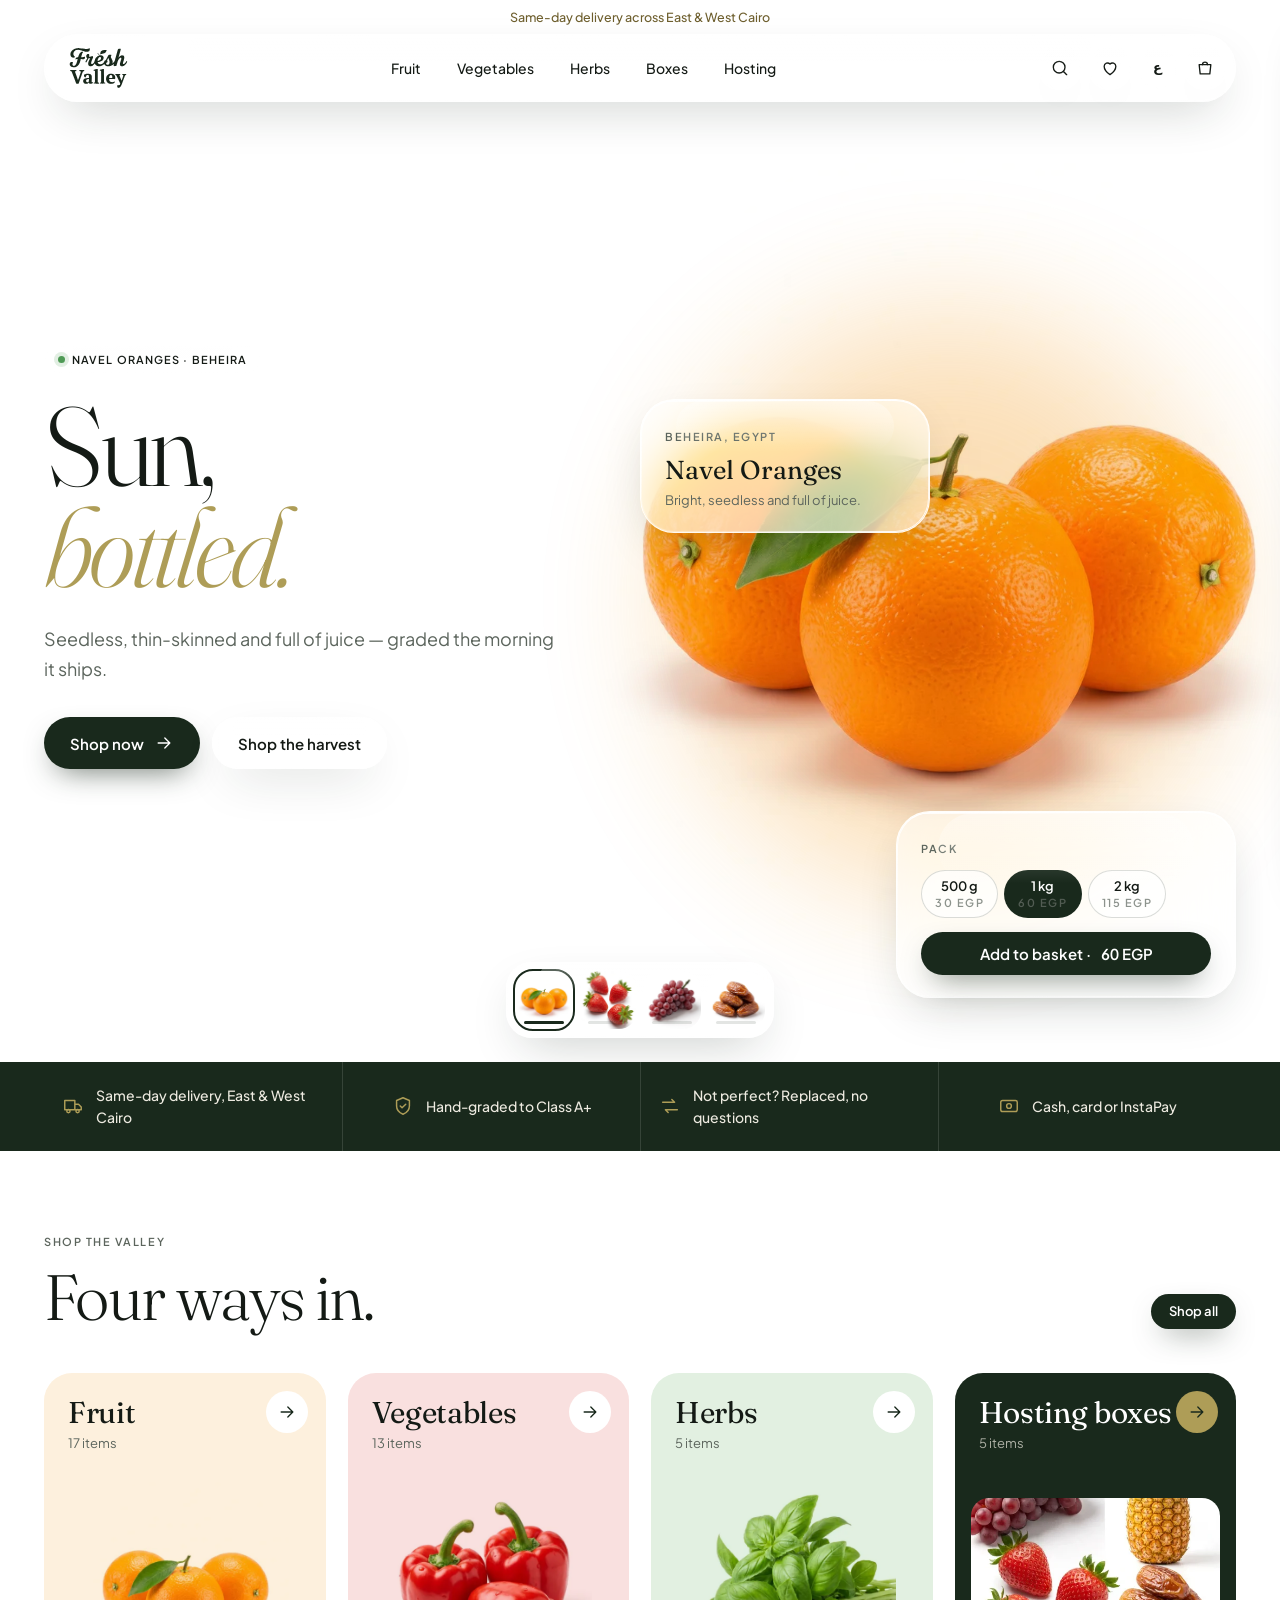
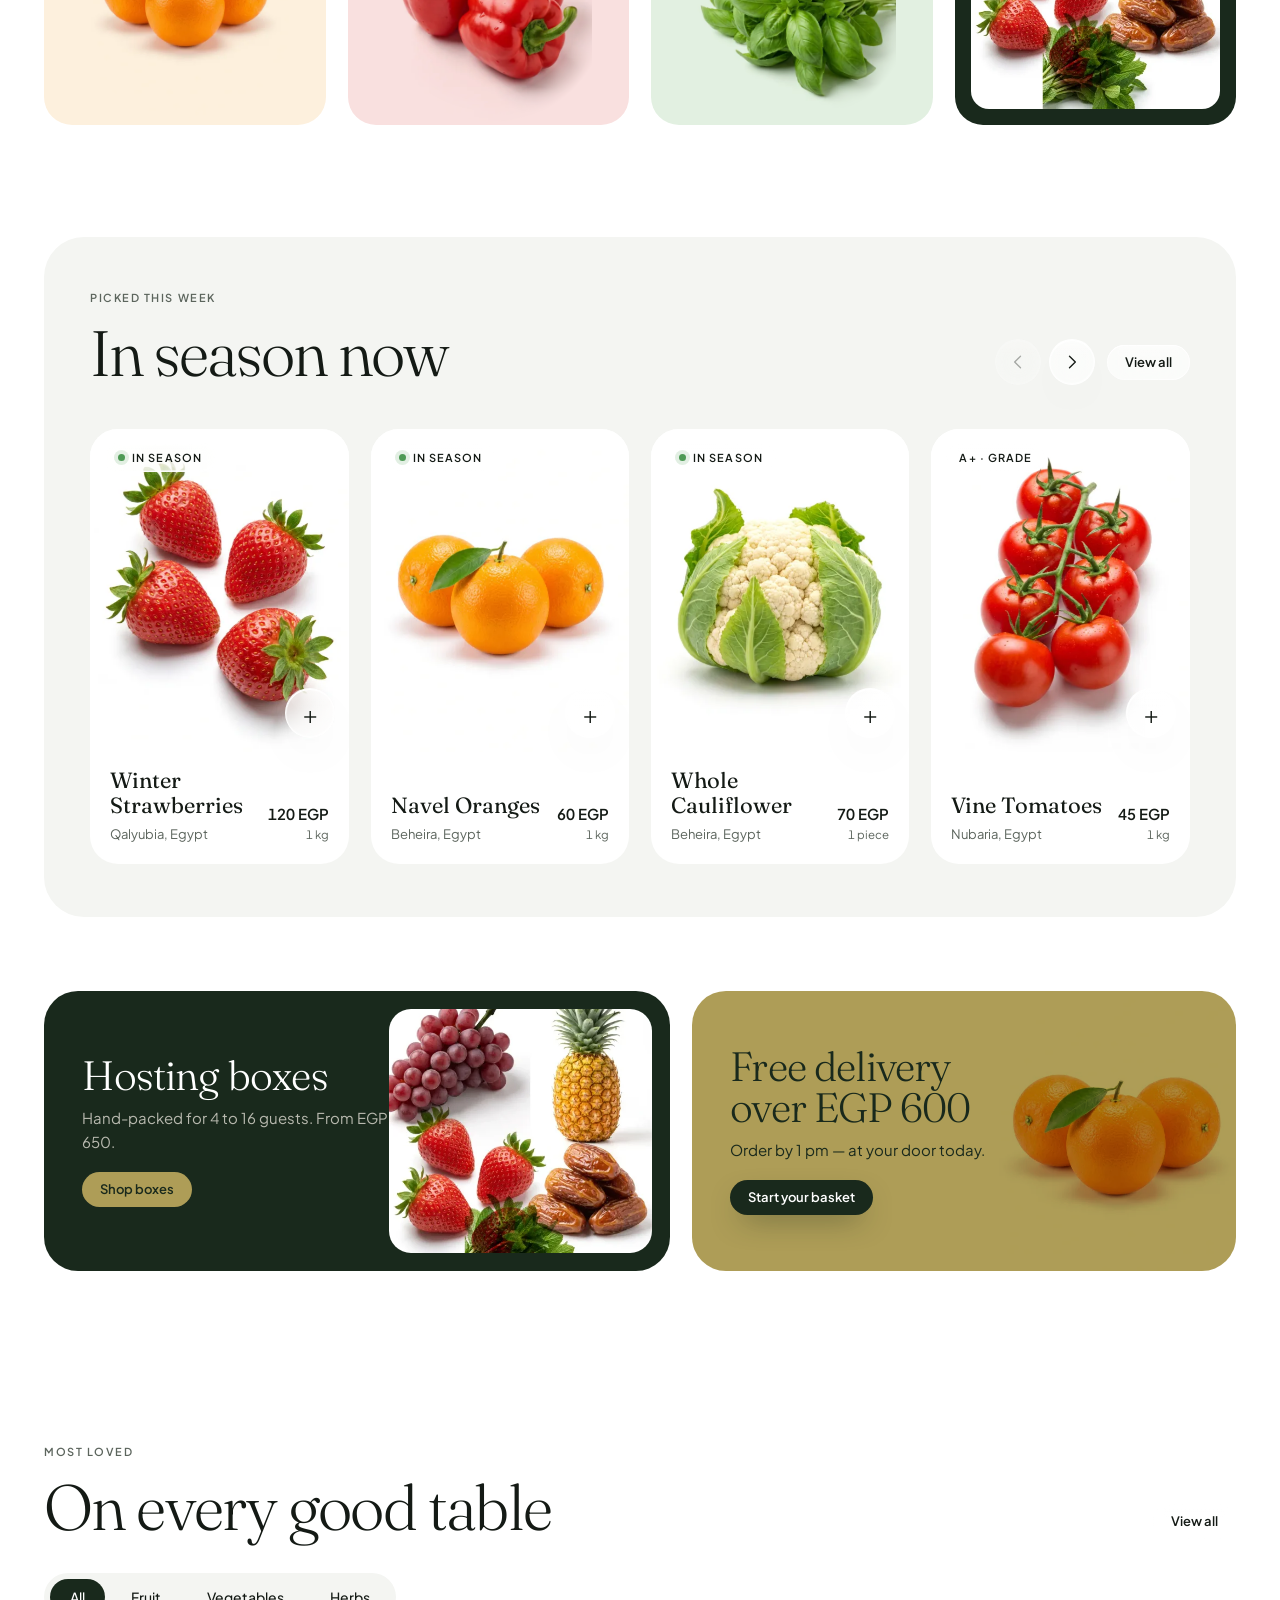
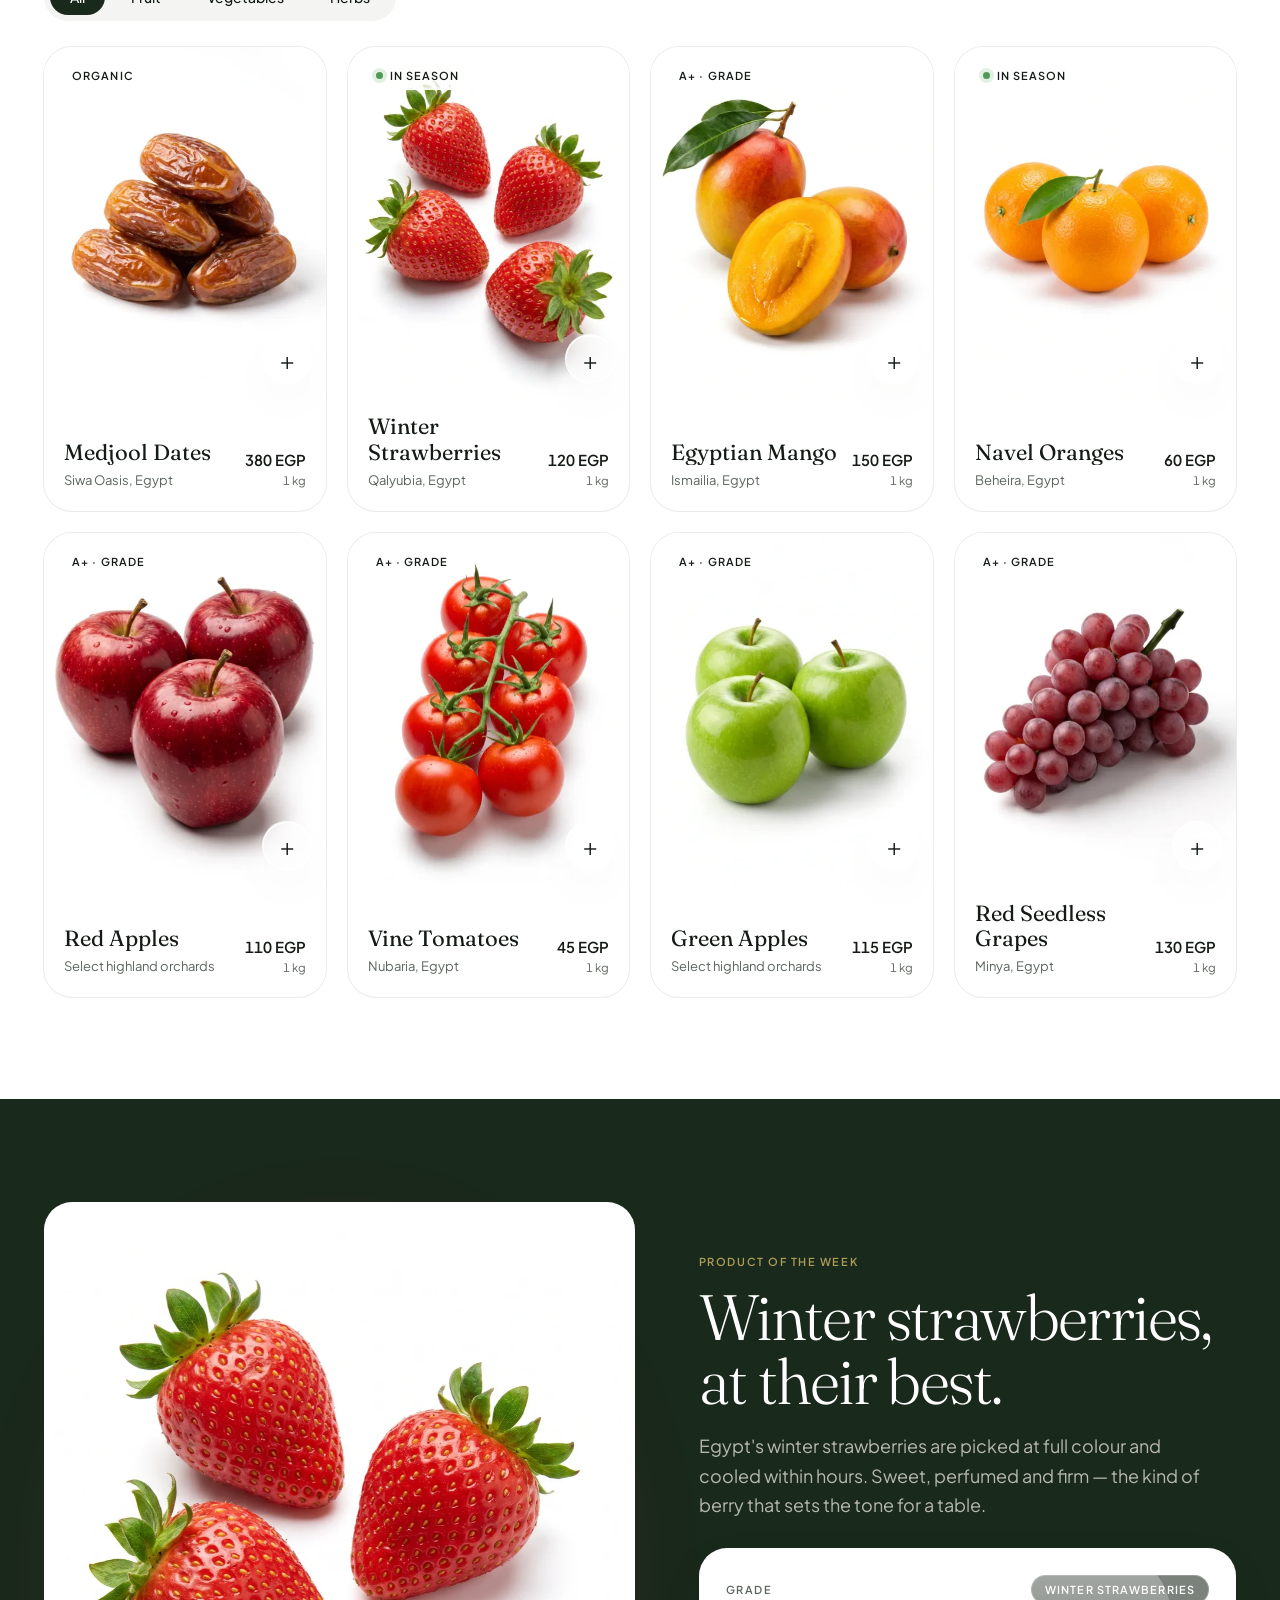
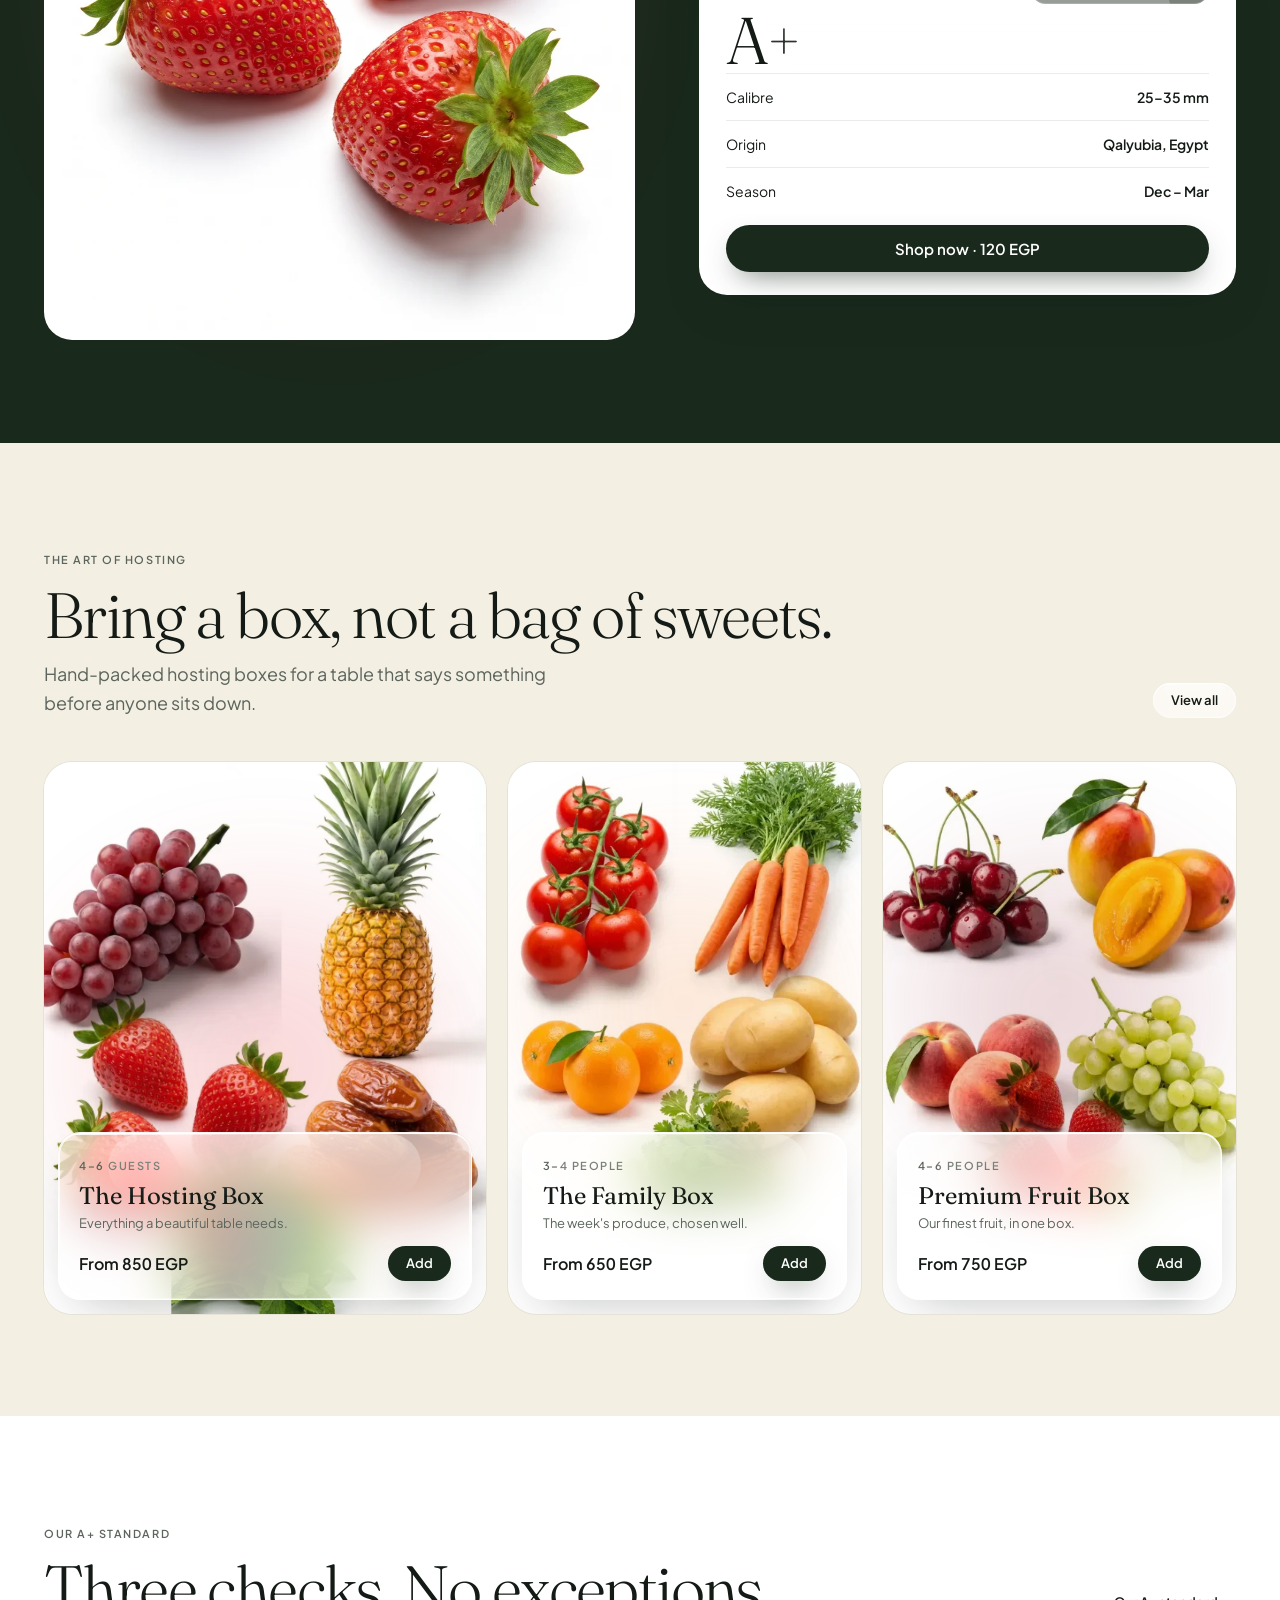
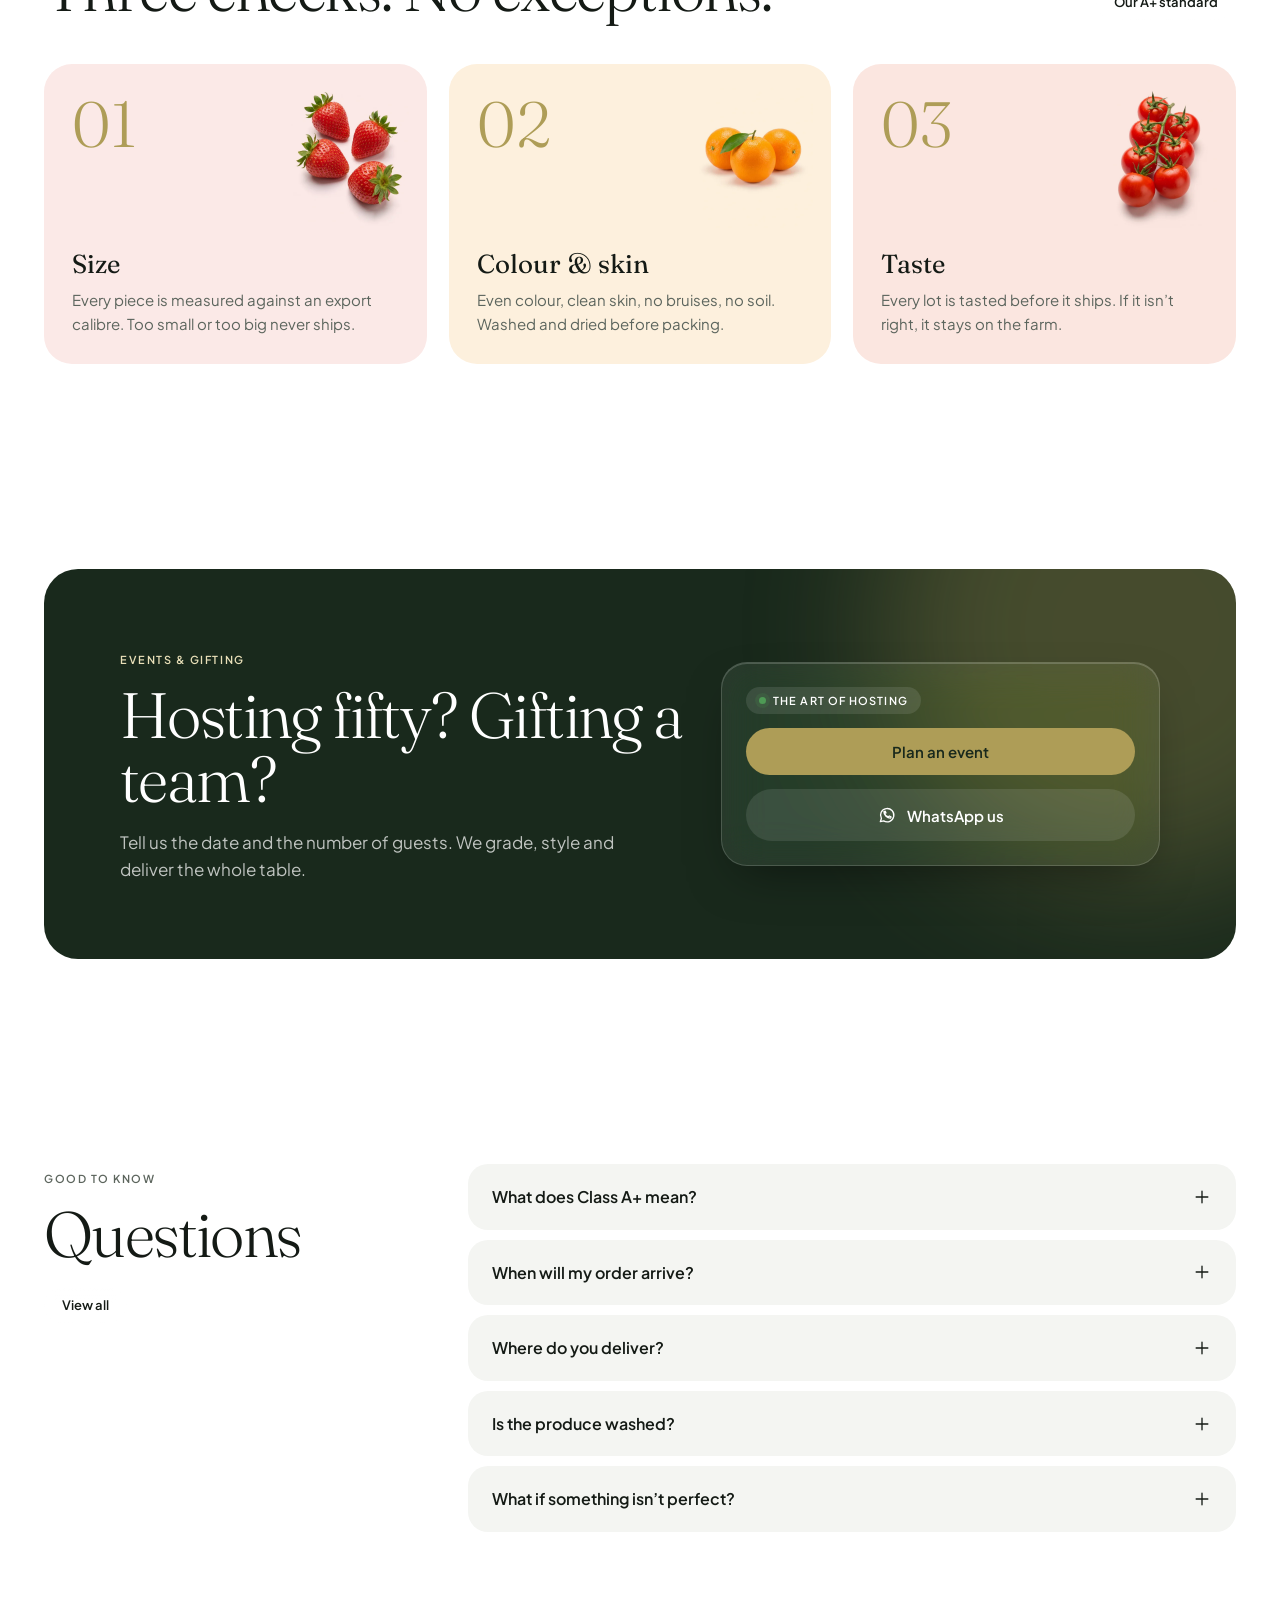
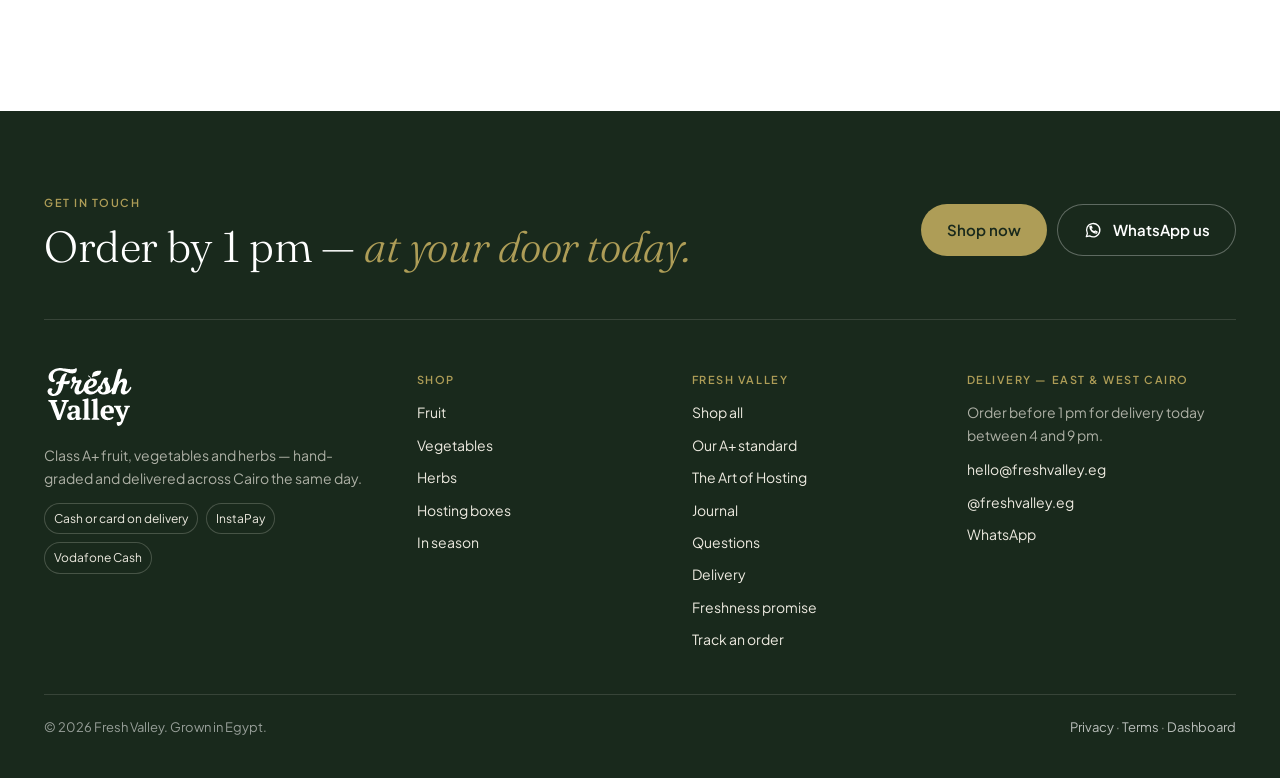
==== index.html @ f7e3ebf1 "No zoom, hero auto slider with per-product titles, more products instead of reviews, even cards Co-A" ====
<!DOCTYPE html>
<html lang="en" dir="ltr">
<head>
<meta charset="utf-8">
<meta name="viewport" content="width=device-width, initial-scale=1, viewport-fit=cover">
<title>Fresh Valley — Class A+ produce, delivered in Cairo</title>
<meta name="description" content="Export-grade fruit, vegetables, herbs and hosting boxes. Hand-graded, picked at peak and delivered the same day across New Cairo, Sheikh Zayed, October and Madinaty.">
<meta name="theme-color" content="#FFFFFF">
<link rel="icon" href="images/brand/favicon.svg" type="image/svg+xml">
<link rel="apple-touch-icon" href="images/brand/icon-192.png">
<link rel="manifest" href="manifest.webmanifest">
<meta property="og:type" content="website">
<meta property="og:title" content="Fresh Valley — Class A+ produce, delivered in Cairo">
<meta property="og:description" content="Hand-graded fruit, vegetables, herbs and hosting boxes. Same-day delivery across Cairo.">
<meta property="og:image" content="images/og.jpg">
<meta name="twitter:card" content="summary_large_image">
<link rel="preconnect" href="https://fonts.googleapis.com">
<link rel="preconnect" href="https://fonts.gstatic.com" crossorigin>
<link rel="stylesheet" href="https://fonts.googleapis.com/css2?family=Fraunces:ital,opsz,wght@0,9..144,300;0,9..144,400;1,9..144,300;1,9..144,400&family=Plus+Jakarta+Sans:wght@400;500;600;700&family=IBM+Plex+Sans+Arabic:wght@300;400;500;600&display=swap">
<link rel="preload" as="image" href="images/products/orange.webp" fetchpriority="high">
<link rel="stylesheet" href="assets/css/store.css?v=5">
<script>
  (function () { try { var l = JSON.parse(localStorage.getItem('fvg_lang')); if (l === 'ar') { document.documentElement.lang = 'ar'; document.documentElement.dir = 'rtl'; } } catch (e) {} })();
</script>
<script type="application/ld+json">{"@context":"https://schema.org","@type":"GroceryStore","name":"Fresh Valley","description":"Class A+ fruit, vegetables, herbs and hosting boxes, hand-graded and delivered the same day across Cairo.","areaServed":["New Cairo","Sheikh Zayed","6th of October","Madinaty","El Rehab","Heliopolis","Maadi","Zamalek"],"currenciesAccepted":"EGP","paymentAccepted":"Cash, Card, InstaPay, Vodafone Cash"}</script>
</head>
<body>
<div id="app"><div style="min-height:100vh;display:grid;place-items:center;color:#5C655D;font:500 14px/1 'Plus Jakarta Sans',system-ui,sans-serif">Fresh Valley</div></div>
<noscript><p style="padding:2rem;font-family:sans-serif">Fresh Valley needs JavaScript to show the shop. You can also order on WhatsApp.</p></noscript>
<script src="assets/js/defaults.js?v=5"></script>
<script src="assets/js/core.js?v=3"></script>
<script src="assets/js/track.js?v=1"></script>
<script src="assets/js/store.js?v=5"></script>
<script>FVS.boot();</script>
</body>
</html>
---- assets/css/store.css ----
/* =========================================================================
   Fresh Valley — "Liquid Lens" storefront
   White ground · real produce on white · glass that behaves like a lens.
   Glass levels: .gc clear (over produce) · .gf frost (UI) · .gt tint (labels)
   ========================================================================= */
:root {
  --white: #FFFFFF; --mist: #F4F5F2; --mist-2: #ECEEE9;
  --forest: #19291C; --forest-2: #2D4630; --olive: #AE9D57; --olive-dk: #6E5F2E; --olive-lt: #E8DFB8;
  --ink: #141A15; --mute: #5C655D; --faint: #8B938B; --line: rgba(25, 41, 28, .09); --line-2: rgba(25, 41, 28, .16);
  --ok: #2F7A3A; --warn: #B4630E; --bad: #B42318;
  --serif: "Fraunces", Georgia, serif; --sans: "Plus Jakarta Sans", system-ui, -apple-system, "Segoe UI", sans-serif;
  --ar: "IBM Plex Sans Arabic", "Plus Jakarta Sans", system-ui, sans-serif;
  --r-s: 14px; --r-m: 22px; --r-l: var(--radius, 30px); --pill: 999px;
  --lift: 0 18px 50px -18px rgba(25, 41, 28, .28);
  --gutter: clamp(16px, 4vw, 44px); --max: 1320px;
  --ease: cubic-bezier(.2, .7, .2, 1);
  --hue: #AE9D57;
}
[lang="ar"] { --serif: "IBM Plex Sans Arabic", var(--sans); --sans: var(--ar); }
* { box-sizing: border-box; }
html { -webkit-text-size-adjust: 100%; scroll-behavior: smooth; }
body { margin: 0; background: var(--white); color: var(--ink); font: 400 16px/1.6 var(--sans); -webkit-font-smoothing: antialiased; overflow-x: hidden; }
img { display: block; max-width: 100%; }
a { color: inherit; text-decoration: none; }
button, input, select, textarea { font: inherit; color: inherit; }
button { cursor: pointer; background: none; border: 0; padding: 0; }
[hidden] { display: none !important; }
:focus-visible { outline: 2px solid var(--olive); outline-offset: 3px; border-radius: 6px; }
.sr { position: absolute; width: 1px; height: 1px; overflow: hidden; clip: rect(0 0 0 0); white-space: nowrap; }
.wrap { width: 100%; max-width: var(--max); margin-inline: auto; padding-inline: var(--gutter); }
.i { width: 20px; height: 20px; fill: none; stroke: currentColor; stroke-width: 1.6; stroke-linecap: round; stroke-linejoin: round; flex: none; }
.prod { mix-blend-mode: multiply; }
.num { font-variant-numeric: tabular-nums; }

/* ─────────── glass ─────────── */
.gf, .gc { border: 1px solid rgba(255, 255, 255, .85); box-shadow: inset 0 1px 0 #fff, inset 0 -1px 1px rgba(255, 255, 255, .35), var(--lift); }
.gf { background: rgba(255, 255, 255, .64); -webkit-backdrop-filter: blur(26px) saturate(180%); backdrop-filter: blur(26px) saturate(180%); }
.gc { background: rgba(255, 255, 255, .28); -webkit-backdrop-filter: blur(9px) saturate(220%) contrast(1.04); backdrop-filter: blur(9px) saturate(220%) contrast(1.04); }
.gt { background: rgba(20, 32, 22, .56); -webkit-backdrop-filter: blur(18px) saturate(140%); backdrop-filter: blur(18px) saturate(140%); color: #fff; border: 1px solid rgba(255, 255, 255, .2); }
.rim { position: relative; isolation: isolate; }
.rim::before { content: ""; position: absolute; inset: 0; border-radius: inherit; padding: 1.3px; pointer-events: none; z-index: 1;
  background: linear-gradient(140deg, #fff, rgba(255, 255, 255, .12) 35%, rgba(255, 255, 255, 0) 55%, rgba(255, 255, 255, .65) 85%, #fff);
  -webkit-mask: linear-gradient(#000 0 0) content-box, linear-gradient(#000 0 0); -webkit-mask-composite: xor; mask-composite: exclude; }
.rim::after { content: ""; position: absolute; left: 12%; right: 12%; top: 1px; height: 38%; border-radius: 999px; pointer-events: none; background: linear-gradient(180deg, rgba(255, 255, 255, .6), rgba(255, 255, 255, 0)); opacity: .6; z-index: 1; }
@supports not ((backdrop-filter: blur(1px)) or (-webkit-backdrop-filter: blur(1px))) { .gf { background: rgba(255, 255, 255, .94); } .gc { background: rgba(255, 255, 255, .7); } .gt { background: rgba(20, 32, 22, .9); } }
.halo { position: absolute; border-radius: 50%; filter: blur(70px); opacity: .34; pointer-events: none; background: var(--hue); }
[data-halos="0"] .halo { display: none; }

/* ─────────── type ─────────── */
.kick { display: inline-flex; align-items: center; gap: 8px; font: 600 11px/1 var(--sans); letter-spacing: .14em; text-transform: uppercase; color: var(--mute); }
[lang="ar"] .kick { letter-spacing: 0; font-size: 13px; text-transform: none; }
.h1 { font: 300 clamp(52px, 9vw, 112px)/.9 var(--serif); letter-spacing: -.035em; margin: 0; }
.h2 { font: 300 clamp(36px, 5.2vw, 64px)/1 var(--serif); letter-spacing: -.025em; margin: 0; }
.h3 { font: 400 clamp(24px, 2.6vw, 32px)/1.1 var(--serif); letter-spacing: -.01em; margin: 0; }
.h1 em, .h2 em, .h3 em { font-style: italic; color: var(--olive); }
[lang="ar"] .h1 { font-weight: 300; letter-spacing: -.01em; line-height: 1.12; font-size: clamp(44px, 7.4vw, 92px); }
[lang="ar"] .h2 { font-weight: 300; letter-spacing: 0; line-height: 1.15; }
[lang="ar"] .h3 { font-weight: 400; letter-spacing: 0; }
[lang="ar"] .h1 em, [lang="ar"] .h2 em { font-style: normal; }
.lead { font-size: 18px; line-height: 1.65; color: var(--mute); max-width: 520px; margin: 0; }
.muted { color: var(--mute); } .small { font-size: 13px; } .faint { color: var(--faint); }

/* ─────────── controls ─────────── */
.btn { display: inline-flex; align-items: center; justify-content: center; gap: 10px; font: 600 15px/1 var(--sans); padding: 16px 26px; border-radius: var(--pill); border: 0; white-space: nowrap; transition: transform .2s var(--ease), box-shadow .2s, background .2s; }
.btn:active { transform: scale(.98); }
.btn--dark { background: var(--forest); color: #fff; box-shadow: 0 12px 30px -12px rgba(25, 41, 28, .7); }
.btn--dark:hover { background: var(--forest-2); }
.btn--olive { background: var(--olive); color: var(--forest); }
.btn--glass { color: var(--ink); }
.btn--wa { background: #fff; color: var(--forest); box-shadow: inset 0 0 0 1px var(--line-2); }
.btn--sm { padding: 11px 18px; font-size: 13px; }
.btn--block { width: 100%; }
.btn[disabled] { opacity: .45; cursor: not-allowed; }
.ib { width: 46px; height: 46px; border-radius: 50%; display: grid; place-items: center; flex: none; position: relative; transition: transform .2s var(--ease); }
.ib:hover { transform: translateY(-1px); }
.ib .cnt { position: absolute; top: -3px; inset-inline-end: -3px; min-width: 19px; height: 19px; padding: 0 5px; border-radius: 10px; background: var(--forest); color: #fff; font: 700 10.5px/19px var(--sans); text-align: center; z-index: 2; }
.ib .cnt:empty { display: none; }
.chip { display: inline-flex; align-items: center; gap: 7px; font: 600 11px/1 var(--sans); letter-spacing: .1em; text-transform: uppercase; padding: 8px 13px; border-radius: var(--pill); white-space: nowrap; }
[lang="ar"] .chip { letter-spacing: 0; font-size: 12px; text-transform: none; }
.dot { width: 7px; height: 7px; border-radius: 50%; background: #4E9A55; box-shadow: 0 0 0 4px rgba(78, 154, 85, .16); flex: none; }
.dot--amber { background: #E08A1E; box-shadow: 0 0 0 4px rgba(224, 138, 30, .18); }
.dot--red { background: #D23B3B; box-shadow: 0 0 0 4px rgba(210, 59, 59, .15); }
.step { display: inline-flex; align-items: center; gap: 14px; padding: 6px; border-radius: var(--pill); font-weight: 600; }
.step button { width: 36px; height: 36px; border-radius: 50%; background: #fff; display: grid; place-items: center; box-shadow: 0 1px 3px rgba(0, 0, 0, .1); font-size: 18px; }
.step span { min-width: 22px; text-align: center; }
.seg { display: inline-flex; gap: 4px; padding: 6px; border-radius: var(--pill); flex-wrap: wrap; }
.seg a, .seg button { font-size: 14px; font-weight: 500; padding: 10px 18px; border-radius: var(--pill); transition: background .2s; }
.seg .on { background: var(--forest); color: #fff; }
.seg a:not(.on):hover, .seg button:not(.on):hover { background: rgba(255, 255, 255, .8); }
.fld { display: grid; gap: 7px; font-size: 13px; font-weight: 600; color: var(--ink); }
.inp { width: 100%; height: 50px; border-radius: 14px; border: 1px solid var(--line-2); background: #fff; padding: 0 16px; font-size: 15px; font-weight: 400; transition: border-color .2s, box-shadow .2s; }
textarea.inp { height: auto; padding: 14px 16px; resize: vertical; }
.inp:focus { outline: 0; border-color: var(--olive); box-shadow: 0 0 0 4px rgba(174, 157, 87, .18); }
.inp.bad { border-color: var(--bad); box-shadow: 0 0 0 4px rgba(180, 35, 24, .1); }
select.inp { appearance: none; background: #fff url("data:image/svg+xml,%3Csvg xmlns='http://www.w3.org/2000/svg' width='12' height='8'%3E%3Cpath d='M1 1l5 5 5-5' fill='none' stroke='%23141A15' stroke-width='1.6'/%3E%3C/svg%3E") no-repeat right 16px center; padding-inline-end: 40px; }
[dir="rtl"] select.inp { background-position: left 16px center; }
.opt { display: flex; align-items: center; gap: 12px; padding: 14px 16px; border-radius: 16px; border: 1px solid var(--line-2); background: #fff; cursor: pointer; transition: border-color .2s, box-shadow .2s; }
.opt input { accent-color: var(--forest); width: 18px; height: 18px; }
.opt:has(input:checked) { border-color: var(--forest); box-shadow: 0 0 0 1px var(--forest); }
.opt b { font-weight: 600; } .opt small { display: block; color: var(--mute); font-size: 12.5px; }

/* ─────────── announcement + header ─────────── */
.ann { text-align: center; font: 500 12.5px/1 var(--sans); color: var(--olive-dk); padding: 11px var(--gutter) 0; min-height: 23px; }
.ann span { transition: opacity .4s; }
.hdr { position: sticky; top: 10px; z-index: 50; padding: 10px var(--gutter) 0; pointer-events: none; }
.hdr__in { pointer-events: auto; max-width: var(--max); margin: 0 auto; display: flex; align-items: center; gap: 14px; padding: 8px 8px 8px 22px; border-radius: var(--pill); }
[dir="rtl"] .hdr__in { padding: 8px 22px 8px 8px; }
.logo { display: block; width: 62px; height: 40px; background: var(--forest); -webkit-mask: url(../../images/brand/logo.svg) center/contain no-repeat; mask: url(../../images/brand/logo.svg) center/contain no-repeat; flex: none; }
.logo--light { background: #fff; }
.hdr nav { margin-inline: auto; }
.hdr nav .seg { padding: 4px; }
.hdr nav .seg a { padding: 10px 16px; font-size: 14px; }
.hdr__act { display: flex; gap: 6px; align-items: center; }
.hdr__act .ib { width: 44px; height: 44px; }
.lang { font: 600 13px/1 var(--sans); padding: 0 14px; height: 44px; border-radius: var(--pill); }
.hdr--scrolled .hdr__in { box-shadow: inset 0 1px 0 #fff, 0 20px 50px -20px rgba(25, 41, 28, .35); }

/* mobile dock */
.dock { position: fixed; z-index: 60; left: 12px; right: 12px; bottom: max(12px, env(safe-area-inset-bottom)); display: none; justify-content: space-around; padding: 8px; border-radius: 28px; }
.dock a, .dock button { display: grid; place-items: center; gap: 2px; font: 600 10.5px/1 var(--sans); width: 64px; height: 50px; border-radius: 20px; position: relative; }
.dock .on { background: var(--forest); color: #fff; }
.dock .cnt { position: absolute; top: 2px; inset-inline-end: 10px; min-width: 17px; height: 17px; border-radius: 9px; background: var(--olive); color: var(--forest); font: 700 10px/17px var(--sans); text-align: center; padding: 0 4px; }
.dock .cnt:empty { display: none; }

/* ─────────── sections ─────────── */
main { display: block; min-height: 60vh; }
.sec { position: relative; padding-block: clamp(56px, 8vw, 110px); }
.sec--tight { padding-block: clamp(36px, 5vw, 64px); }
.sec__h { display: flex; align-items: flex-end; justify-content: space-between; gap: 20px; margin-bottom: clamp(26px, 3.5vw, 44px); flex-wrap: wrap; }
.sec__h .h2 { margin-top: 12px; }
.sec__h p { margin: 12px 0 0; }
.clip { overflow: hidden; overflow: clip; }

/* hero — Liquid Lens */
.hero { position: relative; min-height: min(860px, calc(100svh - 70px)); display: flex; align-items: center; overflow: hidden; overflow: clip; padding-block: 40px 90px; }
.hero__img { position: absolute; inset-inline-end: -4%; top: 50%; translate: 0 -50%; width: min(60vw, 900px); aspect-ratio: 4/5; z-index: 0; transition: opacity .5s var(--ease); }
.hero__img img { width: 100%; height: 100%; object-fit: contain; -webkit-mask: radial-gradient(closest-side, #000 74%, transparent); mask: radial-gradient(closest-side, #000 74%, transparent); }
.hero__img .halo { width: 70%; height: 60%; left: 15%; top: 22%; opacity: .32; }
.hero__copy { position: relative; z-index: 3; max-width: 600px; }
.hero__copy .h1 span { display: block; font-style: italic; color: var(--olive); }
[lang="ar"] .hero__copy .h1 span { font-style: normal; }
.hero__copy .lead { margin: 26px 0 34px; }
.hero__cta { display: flex; gap: 12px; flex-wrap: wrap; }
.hero .lns { position: absolute; z-index: 3; border-radius: 34px; padding: 22px 24px; }
.hero .lns small { font: 600 11px/1 var(--sans); letter-spacing: .14em; text-transform: uppercase; color: var(--mute); }
[lang="ar"] .hero .lns small { letter-spacing: 0; font-size: 12px; text-transform: none; }
.hero .lns h4 { font: 400 26px/1.1 var(--serif); margin: 8px 0 12px; }
.hero .lns--a { inset-inline-start: 50%; top: 31%; width: 290px; }
.hero .lns--b { inset-inline-end: var(--gutter); bottom: 64px; width: 340px; }
.meter { height: 8px; border-radius: 9px; background: rgba(25, 41, 28, .08); overflow: hidden; margin: 8px 0 6px; }
.meter i { display: block; height: 100%; border-radius: 9px; background: linear-gradient(90deg, #F6B04A, #E5383F); }
.kv { display: flex; justify-content: space-between; gap: 12px; font-size: 13px; color: var(--mute); }
.kv b { color: var(--ink); font-weight: 600; }
.hero__dock { position: absolute; z-index: 4; left: 50%; bottom: 24px; translate: -50% 0; display: flex; gap: 6px; padding: 8px; border-radius: 26px; }
.hero__dock button { width: 58px; height: 58px; border-radius: 18px; background: #fff; overflow: hidden; outline: 2px solid transparent; transition: outline-color .2s, transform .2s; }
.hero__dock button img { width: 100%; height: 100%; object-fit: cover; }
.hero__dock button.on { outline-color: var(--forest); }
.hero__dock button:hover { transform: translateY(-2px); }
.addrow { display: flex; gap: 10px; margin-top: 14px; align-items: center; }
.addrow .btn { flex: 1; padding: 14px; }
.packs { display: flex; gap: 6px; flex-wrap: wrap; }
.packs button { font: 600 13px/1 var(--sans); padding: 10px 14px; border-radius: var(--pill); background: rgba(255, 255, 255, .7); box-shadow: inset 0 0 0 1px var(--line-2); transition: background .2s, color .2s; }
.packs button.on { background: var(--forest); color: #fff; box-shadow: none; }
.packs button small { display: block; font-weight: 500; opacity: .7; margin-top: 4px; font-size: 11.5px; }
.packs button[disabled] { opacity: .4; text-decoration: line-through; }

/* trust */
.trust { display: grid; grid-template-columns: repeat(4, minmax(0, 1fr)); gap: 12px; }
.trust div { display: flex; align-items: center; gap: 12px; padding: 18px 20px; border-radius: var(--r-m); background: var(--mist); font-size: 14px; font-weight: 500; }
.trust .i { color: var(--olive-dk); width: 22px; height: 22px; }

/* product card */
.grid { display: grid; grid-template-columns: repeat(4, minmax(0, 1fr)); gap: clamp(12px, 1.8vw, 22px); }
.grid--3 { grid-template-columns: repeat(3, minmax(0, 1fr)); }
.pc { position: relative; border-radius: var(--r-l); background: #fff; box-shadow: 0 0 0 1px var(--line); overflow: hidden; transition: box-shadow .35s var(--ease), translate .35s var(--ease); --hue: #AE9D57; }
.pc:hover { box-shadow: 0 0 0 1px var(--line), 0 30px 60px -30px color-mix(in srgb, var(--hue) 55%, transparent); translate: 0 -3px; }
.pc__media { position: relative; }
.packs button.on small { opacity: .85; }
.pc__well { position: relative; display: block; aspect-ratio: 4/5; background: #fff; overflow: hidden; cursor: zoom-in; }
.pc__well > img { width: 100%; height: 100%; object-fit: cover; transition: scale .6s var(--ease); }

.pc__well .halo { width: 70%; height: 55%; left: 15%; top: 30%; opacity: 0; transition: opacity .5s; }
.pc:hover .pc__well .halo { opacity: .26; }
.pc .tag { position: absolute; inset-inline-start: 14px; top: 14px; z-index: 3; }
.pc__add { position: absolute; inset-inline-end: 14px; bottom: 14px; z-index: 3; width: 50px; height: 50px; border-radius: 50%; display: grid; place-items: center; font-size: 24px; font-weight: 300; transition: transform .25s var(--ease), background .2s; }
.pc__add:hover { transform: scale(1.07); }
.pc__add.ok { background: var(--forest); color: #fff; }
.pc__fav { position: absolute; inset-inline-end: 14px; top: 14px; z-index: 3; width: 38px; height: 38px; border-radius: 50%; display: grid; place-items: center; opacity: 0; transition: opacity .25s; }
.pc:hover .pc__fav, .pc__fav.on { opacity: 1; }
.pc__fav.on svg { fill: var(--forest); stroke: var(--forest); }
.pc__fav .i { width: 17px; height: 17px; }
.pc__meta { padding: 16px 20px 20px; display: flex; justify-content: space-between; align-items: flex-end; gap: 10px; }
.pc__meta h3 { font: 400 22px/1.15 var(--serif); margin: 0; }
[lang="ar"] .pc__meta h3 { font-size: 19px; font-weight: 600; }
.pc__meta p { font-size: 13px; color: var(--mute); margin: 5px 0 0; }
.pc__pr { font-weight: 600; font-size: 15px; white-space: nowrap; text-align: end; }
.pc__pr small { display: block; font-weight: 400; color: var(--mute); font-size: 11.5px; }
.pc--out .pc__well > img { filter: grayscale(.85); opacity: .7; }
.pc .notify { position: absolute; left: 12px; right: 12px; bottom: 12px; z-index: 3; border-radius: 18px; padding: 12px 14px; display: flex; align-items: center; justify-content: space-between; gap: 10px; font-size: 13px; }

/* the lens */
.lens { position: absolute; z-index: 4; width: 150px; height: 150px; border-radius: 50%; background-repeat: no-repeat; background-color: #fff; pointer-events: none; box-shadow: 0 0 0 3px #fff, 0 16px 34px -14px rgba(25, 41, 28, .4); }
.lens--live { opacity: 0; scale: .7; transition: opacity .2s, scale .25s var(--ease); translate: -50% -50%; }
.lens--live.on { opacity: 1; scale: 1; }
.lens-lbl { position: absolute; z-index: 4; font: 600 11px/1 var(--sans); letter-spacing: .1em; text-transform: uppercase; padding: 7px 12px; border-radius: 999px; }
[data-lens="0"] .lens--live { display: none; }

/* lens feature section */
.lensx { display: grid; grid-template-columns: 1.1fr 1fr; gap: clamp(24px, 5vw, 80px); align-items: center; }
.lensx__stage { position: relative; aspect-ratio: 1/1; border-radius: var(--r-l); background: #fff; overflow: hidden; cursor: none; box-shadow: 0 0 0 1px var(--line); touch-action: none; }
.lensx__stage > img { width: 100%; height: 100%; object-fit: contain; }
.lensx__stage .halo { width: 60%; height: 60%; left: 20%; top: 20%; opacity: .2; }
.lensx__stage .lens { width: clamp(170px, 22vw, 260px); height: clamp(170px, 22vw, 260px); }
.lensx__hint { position: absolute; inset-inline-start: 18px; bottom: 18px; z-index: 5; }
.gradecard { border-radius: var(--r-l); padding: 26px 26px 22px; }
.gradecard .top { display: flex; justify-content: space-between; align-items: flex-start; }
.gradecard small { font: 600 11px/1 var(--sans); letter-spacing: .14em; text-transform: uppercase; color: var(--mute); }
[lang="ar"] .gradecard small { letter-spacing: 0; font-size: 12px; text-transform: none; }
.gradecard .big { font: 300 66px/1 var(--serif); letter-spacing: -.03em; margin-top: 6px; }
.gradecard .row { display: flex; justify-content: space-between; font-size: 14px; padding: 12px 0; border-top: 1px solid var(--line); gap: 14px; }
.gradecard .row b { font-weight: 600; text-align: end; }
.stage-wrap { position: relative; }
.stage-wrap .halo { width: 80%; height: 80%; left: 10%; top: 10%; }

/* collection doors */
.doors { display: grid; grid-template-columns: repeat(4, minmax(0, 1fr)); gap: clamp(12px, 1.8vw, 22px); }
.door { position: relative; aspect-ratio: 3/4; border-radius: var(--r-l); background: #fff; box-shadow: 0 0 0 1px var(--line); overflow: hidden; display: block; --hue: #AE9D57; }
.door > img { width: 100%; height: 100%; object-fit: cover; transition: scale .7s var(--ease); }

.door .halo { width: 80%; height: 60%; left: 10%; top: 25%; opacity: .2; }
.door__lbl { position: absolute; left: 14px; right: 14px; bottom: 14px; z-index: 3; border-radius: 20px; padding: 16px 18px; display: flex; justify-content: space-between; align-items: center; gap: 10px; }
.door__lbl b { font: 400 22px/1.1 var(--serif); display: block; }
[lang="ar"] .door__lbl b { font-weight: 600; font-size: 19px; }
.door__lbl span { font-size: 12.5px; color: var(--mute); }
.door__lbl .arr { width: 40px; height: 40px; border-radius: 50%; background: var(--forest); color: #fff; display: grid; place-items: center; flex: none; }
[dir="rtl"] .arr .i, [dir="rtl"] .flip { transform: scaleX(-1); }

/* boxes */
.boxes { display: grid; grid-template-columns: 1.25fr 1fr 1fr; gap: clamp(12px, 1.8vw, 22px); }
.bx { position: relative; border-radius: var(--r-l); background: #fff; box-shadow: 0 0 0 1px var(--line); overflow: hidden; display: flex; flex-direction: column; --hue: #AE9D57; }
.bx__img { position: relative; aspect-ratio: 4/5; overflow: hidden; display: block; }
.bx:first-child .bx__img { aspect-ratio: auto; flex: 1; min-height: 420px; }
.bx__img > img { width: 100%; height: 100%; object-fit: cover; transition: scale .7s var(--ease); }

.bx__img .halo { width: 80%; height: 60%; left: 10%; top: 25%; opacity: .18; }
.bx__info { position: absolute; left: 14px; right: 14px; bottom: 14px; z-index: 3; border-radius: 22px; padding: 18px 20px; }
.bx__info h3 { font: 400 24px/1.1 var(--serif); margin: 6px 0 4px; }
[lang="ar"] .bx__info h3 { font-weight: 600; font-size: 20px; }
.bx__info p { font-size: 13px; color: var(--mute); margin: 0 0 12px; }
.bx__info .row { display: flex; justify-content: space-between; align-items: center; gap: 10px; }
.bx__info .pr { font-weight: 600; }
.inc { display: flex; gap: 6px; flex-wrap: wrap; }
.inc span { font-size: 12px; padding: 6px 10px; border-radius: 999px; background: var(--mist); }

/* standard steps */
.std { display: grid; grid-template-columns: repeat(3, minmax(0, 1fr)); gap: clamp(12px, 1.8vw, 22px); }
.std__s { position: relative; border-radius: var(--r-l); padding: 28px; background: var(--mist); overflow: hidden; min-height: 300px; display: flex; flex-direction: column; }
.std__s .n { font: 300 64px/1 var(--serif); color: var(--olive); }
.std__s h3 { font: 400 26px/1.1 var(--serif); margin: auto 0 10px; }
[lang="ar"] .std__s h3 { font-weight: 600; font-size: 22px; }
.std__s p { margin: 0; color: var(--mute); font-size: 15px; }
.std__s .lens { position: absolute; inset-inline-end: 22px; top: 22px; width: 104px; height: 104px; background-size: cover; background-position: center; }

/* band */
.band { position: relative; border-radius: calc(var(--r-l) + 6px); background: var(--forest); color: #fff; padding: clamp(36px, 6vw, 76px); overflow: hidden; display: grid; grid-template-columns: 1.3fr 1fr; gap: 30px; align-items: center; }
.band .halo { width: 520px; height: 520px; opacity: .3; }
.band .kick { color: var(--olive-lt); }
.band .h2 { color: #fff; margin-top: 12px; }
.band p { color: rgba(255, 255, 255, .72); font-size: 17px; margin: 18px 0 0; max-width: 520px; }
.band .gw { background: rgba(255, 255, 255, .08); -webkit-backdrop-filter: blur(22px) saturate(160%); backdrop-filter: blur(22px) saturate(160%); border: 1px solid rgba(255, 255, 255, .16); box-shadow: inset 0 1px 0 rgba(255, 255, 255, .18), 0 20px 50px -20px rgba(0, 0, 0, .5); border-radius: 26px; padding: 24px; position: relative; z-index: 2; display: grid; gap: 14px; justify-items: start; }
.band .gw .btn { width: 100%; }

/* editorial */
.edit { display: grid; grid-template-columns: 1fr 1fr; gap: clamp(24px, 5vw, 80px); align-items: center; }
.edit__img { border-radius: var(--r-l); overflow: hidden; aspect-ratio: 4/5; background: #fff; box-shadow: 0 0 0 1px var(--line); }
.edit__img img { width: 100%; height: 100%; object-fit: cover; }

/* faq */
.faq { display: grid; gap: 10px; max-width: 880px; }
.qa { border-radius: 20px; background: var(--mist); }
.qa summary { list-style: none; cursor: pointer; padding: 20px 24px; display: flex; justify-content: space-between; align-items: center; gap: 16px; font-weight: 600; font-size: 16px; }
.qa summary::-webkit-details-marker { display: none; }
.qa summary .i { transition: rotate .3s var(--ease); }
.qa[open] summary .i { rotate: 45deg; }
.qa > div { padding: 0 24px 22px; color: var(--mute); }

/* rails */
.rail { display: grid; grid-auto-flow: column; grid-auto-columns: calc((100% - 3 * 22px) / 4); gap: 22px; overflow-x: auto; scroll-snap-type: x mandatory; padding-bottom: 6px; scrollbar-width: none; }
.rail::-webkit-scrollbar { display: none; }
.rail > * { scroll-snap-align: start; }
.rnav { display: flex; gap: 8px; }
.rnav button { width: 46px; height: 46px; border-radius: 50%; display: grid; place-items: center; }
.rnav button[disabled] { opacity: .35; }

/* ─────────── page heads ─────────── */
.ph { position: relative; padding-block: clamp(36px, 5vw, 70px) clamp(24px, 3vw, 40px); overflow: hidden; overflow: clip; }
.ph .halo { width: 520px; height: 420px; inset-inline-end: -120px; top: -160px; opacity: .25; }
.ph .lead { margin-top: 16px; }
.ph__img { position: absolute; inset-inline-end: -20px; top: 0; bottom: 0; height: 100%; width: min(38vw, 460px); object-fit: contain; z-index: 0; -webkit-mask: radial-gradient(closest-side, #000 62%, transparent); mask: radial-gradient(closest-side, #000 62%, transparent); }
.ph .halo { opacity: .16; }
.boxes--more { grid-template-columns: 1fr 1fr; margin-top: 22px; }
.boxes--more .bx__img { aspect-ratio: 4/3; }
.ph > .wrap { position: relative; z-index: 2; }
.crumbs { font-size: 13px; color: var(--mute); display: flex; gap: 8px; align-items: center; flex-wrap: wrap; margin-bottom: 18px; }
.crumbs a:hover { color: var(--ink); }
.toolbar { display: flex; justify-content: space-between; align-items: center; gap: 12px; flex-wrap: wrap; margin-bottom: 24px; }
.toolbar .seg { background: var(--mist); }
.toolbar__r { display: flex; gap: 10px; align-items: center; flex-wrap: wrap; }
.toggle { display: inline-flex; align-items: center; gap: 10px; font-size: 14px; font-weight: 500; cursor: pointer; padding: 10px 16px; border-radius: var(--pill); background: var(--mist); }
.toggle input { appearance: none; width: 36px; height: 21px; border-radius: 12px; background: var(--line-2); position: relative; transition: background .2s; margin: 0; cursor: pointer; }
.toggle input::after { content: ""; position: absolute; top: 2px; inset-inline-start: 2px; width: 17px; height: 17px; border-radius: 50%; background: #fff; transition: inset-inline-start .2s; box-shadow: 0 1px 2px rgba(0, 0, 0, .2); }
.toggle input:checked { background: var(--forest); }
.toggle input:checked::after { inset-inline-start: 17px; }
.sortsel { height: 44px; border-radius: var(--pill); background-color: var(--mist); border: 0; padding-inline: 18px 40px; font-size: 14px; font-weight: 500; }
.empty { text-align: center; padding: 70px 20px; color: var(--mute); display: grid; justify-items: center; gap: 14px; }

/* ─────────── product page ─────────── */
.pdp { display: grid; grid-template-columns: 1.05fr 1fr; gap: clamp(24px, 4.5vw, 72px); align-items: start; padding-top: 10px; }
.pdp__gal { position: sticky; top: 100px; display: grid; gap: 14px; }
.pdp__stage { position: relative; aspect-ratio: 4/5; border-radius: var(--r-l); background: #fff; overflow: hidden; box-shadow: 0 0 0 1px var(--line); cursor: zoom-in; touch-action: pan-y; }
.pdp__stage > img { width: 100%; height: 100%; object-fit: cover; }
.pdp__stage .halo { width: 70%; height: 55%; left: 15%; top: 28%; opacity: .26; }
.pdp__stage .lens--live { width: clamp(160px, 18vw, 230px); height: clamp(160px, 18vw, 230px); }
.pdp__stage .tagrow { position: absolute; inset-inline-start: 16px; top: 16px; z-index: 3; display: flex; gap: 8px; flex-wrap: wrap; }
.pdp__stage .hint { position: absolute; inset-inline-start: 16px; bottom: 16px; z-index: 3; }
.pdp__thumbs { display: grid; grid-template-columns: repeat(4, 1fr); gap: 10px; }
.pdp__thumbs button { aspect-ratio: 1; border-radius: 16px; overflow: hidden; background: #fff; box-shadow: 0 0 0 1px var(--line); }
.pdp__thumbs button.on { box-shadow: 0 0 0 2px var(--forest); }
.pdp__thumbs img { width: 100%; height: 100%; object-fit: cover; }
.pdp__info .h2 { margin: 16px 0 10px; }
.pdp__sub { font-size: 18px; color: var(--mute); margin: 0 0 22px; }
.pdp__price { display: flex; align-items: baseline; gap: 10px; margin-bottom: 20px; }
.pdp__price b { font: 400 34px/1 var(--serif); }
.pdp__price s { color: var(--faint); }
.pdp__price small { color: var(--mute); font-size: 14px; }
.pdp__lbl { font: 600 12px/1 var(--sans); letter-spacing: .12em; text-transform: uppercase; color: var(--mute); margin: 0 0 10px; display: block; }
[lang="ar"] .pdp__lbl { letter-spacing: 0; font-size: 13px; text-transform: none; }
.pdp__buy { display: flex; gap: 10px; margin: 22px 0 14px; align-items: center; flex-wrap: wrap; }
.pdp__buy .btn--dark { flex: 1; min-width: 200px; }
.pdp__buy .step { background: var(--mist); }
.pdp__lines { display: grid; gap: 10px; margin: 18px 0 28px; }
.pdp__lines div { display: flex; gap: 12px; align-items: center; font-size: 14px; }
.pdp__lines .i { color: var(--olive-dk); }
.acc { border-top: 1px solid var(--line); }
.acc details { border-bottom: 1px solid var(--line); }
.acc summary { list-style: none; cursor: pointer; padding: 20px 0; display: flex; justify-content: space-between; align-items: center; font-weight: 600; }
.acc summary::-webkit-details-marker { display: none; }
.acc summary .i { transition: rotate .3s; }
.acc details[open] summary .i { rotate: 45deg; }
.acc .body { padding: 0 0 22px; color: var(--mute); }
.buybar { position: fixed; z-index: 55; left: 12px; right: 12px; bottom: 84px; border-radius: 24px; padding: 10px 10px 10px 18px; display: none; align-items: center; gap: 12px; translate: 0 140%; transition: translate .35s var(--ease); }
[dir="rtl"] .buybar { padding: 10px 18px 10px 10px; }
.buybar.on { translate: 0 0; }
.buybar img { width: 44px; height: 44px; border-radius: 12px; background: #fff; object-fit: cover; }
.buybar .t { flex: 1; min-width: 0; font-size: 13px; line-height: 1.3; }
.buybar .t b { display: block; font-size: 14px; white-space: nowrap; overflow: hidden; text-overflow: ellipsis; }

/* reviews */
.rv { display: grid; grid-template-columns: 300px 1fr; gap: 40px; }
.rv__sum { border-radius: var(--r-l); background: var(--mist); padding: 26px; align-self: start; }
.rv__sum .big { font: 300 56px/1 var(--serif); }
.rstars { color: var(--olive); letter-spacing: 2px; }
.rv__list { display: grid; gap: 14px; }
.rv__i { padding: 20px 22px; border-radius: 20px; box-shadow: 0 0 0 1px var(--line); }
.rv__i p { margin: 8px 0 0; color: var(--mute); }
.rv form { display: grid; gap: 12px; margin-top: 16px; }
.stars-in { display: flex; gap: 4px; flex-direction: row-reverse; justify-content: flex-end; }
.stars-in input { display: none; }
.stars-in label { font-size: 26px; color: var(--line-2); cursor: pointer; }
.stars-in input:checked ~ label, .stars-in label:hover, .stars-in label:hover ~ label { color: var(--olive); }

/* ─────────── drawer / overlays ─────────── */
.scrim { position: fixed; inset: 0; z-index: 80; background: rgba(20, 26, 21, .28); -webkit-backdrop-filter: blur(4px); backdrop-filter: blur(4px); opacity: 0; pointer-events: none; transition: opacity .3s; }
.scrim.on { opacity: 1; pointer-events: auto; }
.drawer { position: fixed; z-index: 90; top: 12px; bottom: 12px; inset-inline-end: 12px; width: min(440px, calc(100vw - 24px)); border-radius: 30px; display: flex; flex-direction: column; translate: calc(100% + 30px) 0; transition: translate .45s var(--ease); background: rgba(255, 255, 255, .86); }
[dir="rtl"] .drawer { translate: calc(-100% - 30px) 0; }
.drawer.on { translate: 0 0; }
.drawer__h { display: flex; justify-content: space-between; align-items: center; padding: 22px 22px 12px; }
.drawer__h h2 { font: 400 28px/1 var(--serif); margin: 0; }
[lang="ar"] .drawer__h h2 { font-weight: 600; font-size: 24px; }
.drawer__b { flex: 1; overflow-y: auto; padding: 0 22px; overscroll-behavior: contain; }
.drawer__f { padding: 16px 22px 22px; border-top: 1px solid var(--line); display: grid; gap: 12px; }
.freebar { font-size: 13px; color: var(--mute); }
.freebar .meter i { background: linear-gradient(90deg, var(--olive), var(--forest)); }
.line { display: flex; gap: 14px; align-items: center; padding: 14px 0; border-bottom: 1px solid var(--line); }
.line__img { width: 74px; height: 92px; border-radius: 16px; background: #fff; overflow: hidden; flex: none; box-shadow: 0 0 0 1px var(--line); }
.line__img img { width: 100%; height: 100%; object-fit: cover; }
.line__t { flex: 1; min-width: 0; }
.line__t b { font: 400 18px/1.2 var(--serif); display: block; }
[lang="ar"] .line__t b { font-weight: 600; font-size: 16px; }
.line__t small { color: var(--mute); font-size: 13px; }
.line__t .step { margin-top: 8px; padding: 3px; background: var(--mist); gap: 10px; }
.line__t .step button { width: 28px; height: 28px; font-size: 15px; }
.line__p { text-align: end; font-weight: 600; font-size: 14px; display: grid; gap: 8px; justify-items: end; }
.line__p button { font-size: 12px; color: var(--mute); text-decoration: underline; font-weight: 500; }
.tot { display: flex; justify-content: space-between; align-items: baseline; }
.tot b { font: 400 28px/1 var(--serif); }
.modal { position: fixed; z-index: 95; inset: 0; display: grid; place-items: center; padding: 16px; pointer-events: none; }
.modal > div { pointer-events: auto; width: min(560px, 100%); border-radius: 30px; padding: 24px; opacity: 0; translate: 0 20px; transition: opacity .3s, translate .35s var(--ease); max-height: calc(100svh - 32px); overflow: auto; }
.modal.on > div { opacity: 1; translate: 0 0; }
.search__in { display: flex; align-items: center; gap: 10px; padding: 6px 6px 6px 18px; border-radius: var(--pill); background: #fff; box-shadow: inset 0 0 0 1px var(--line-2); }
.search__in input { flex: 1; border: 0; outline: 0; height: 46px; font-size: 17px; background: none; }
.sres { display: grid; gap: 6px; margin-top: 16px; }
.sres a { display: flex; gap: 12px; align-items: center; padding: 8px; border-radius: 16px; }
.sres a:hover { background: rgba(255, 255, 255, .8); }
.sres img { width: 52px; height: 64px; border-radius: 12px; object-fit: cover; background: #fff; }
.toasts { position: fixed; z-index: 99; left: 50%; translate: -50% 0; bottom: 24px; display: grid; gap: 8px; justify-items: center; }
.toast { display: flex; align-items: center; gap: 12px; border-radius: var(--pill); padding: 8px 10px 8px 8px; font-size: 14px; animation: tin .35s var(--ease); }
[dir="rtl"] .toast { padding: 8px 8px 8px 10px; }
.toast img { width: 40px; height: 40px; border-radius: 50%; object-fit: cover; background: #fff; }
.toast a { font-weight: 600; text-decoration: underline; padding-inline: 8px; }
@keyframes tin { from { opacity: 0; translate: 0 12px; } }
.pv { position: sticky; top: 0; z-index: 70; background: var(--olive); color: var(--forest); font-size: 13px; font-weight: 600; text-align: center; padding: 8px; }
.pv button { text-decoration: underline; font-weight: 700; margin-inline-start: 8px; }

/* ─────────── checkout ─────────── */
.co { display: grid; grid-template-columns: 1.25fr 1fr; gap: clamp(20px, 4vw, 56px); align-items: start; }
.co__f { display: grid; gap: 22px; }
.co__card { border-radius: var(--r-l); background: var(--mist); padding: clamp(18px, 2.4vw, 28px); display: grid; gap: 14px; }
.co__card h2 { font: 400 24px/1 var(--serif); margin: 0 0 4px; display: flex; gap: 12px; align-items: center; }
[lang="ar"] .co__card h2 { font-weight: 600; font-size: 20px; }
.co__card h2 i { font-style: normal; width: 30px; height: 30px; border-radius: 50%; background: var(--forest); color: #fff; display: grid; place-items: center; font: 600 13px/1 var(--sans); }
.f2 { display: grid; grid-template-columns: 1fr 1fr; gap: 12px; }
.slots { display: grid; grid-template-columns: 1fr 1fr; gap: 10px; }
.co__sum { position: sticky; top: 100px; border-radius: var(--r-l); padding: 24px; display: grid; gap: 14px; }
.co__sum .line__img { width: 58px; height: 72px; }
.err { color: var(--bad); font-size: 13px; font-weight: 600; }
.promo { display: flex; gap: 8px; }
.promo .inp { height: 46px; }
.rows { display: grid; gap: 8px; font-size: 14px; }
.rows div { display: flex; justify-content: space-between; }

/* order + account */
.ok { max-width: 760px; margin: 0 auto; text-align: center; display: grid; justify-items: center; gap: 16px; }
.ok__badge { width: 86px; height: 86px; border-radius: 50%; display: grid; place-items: center; color: var(--forest); }
.ok__badge .i { width: 36px; height: 36px; stroke-width: 2; }
.steps3 { display: grid; grid-template-columns: repeat(3, 1fr); gap: 12px; width: 100%; margin: 14px 0; text-align: start; }
.steps3 div { border-radius: 20px; background: var(--mist); padding: 18px; font-size: 14px; }
.steps3 b { display: block; font: 300 34px/1 var(--serif); color: var(--olive); margin-bottom: 8px; }
.olist { display: grid; gap: 12px; }
.ocard { display: flex; gap: 16px; align-items: center; padding: 18px 20px; border-radius: 22px; box-shadow: 0 0 0 1px var(--line); }
.ocard .imgs { display: flex; }
.ocard .imgs img { width: 46px; height: 56px; border-radius: 12px; object-fit: cover; background: #fff; box-shadow: 0 0 0 2px #fff; margin-inline-end: -12px; }
.stat { display: inline-flex; align-items: center; gap: 6px; font-size: 12px; font-weight: 600; padding: 5px 10px; border-radius: 999px; background: var(--mist); }

/* hosting + standard pages */
.spec { width: 100%; border-collapse: collapse; font-size: 14px; }
.spec th { text-align: start; font: 600 11px/1 var(--sans); letter-spacing: .12em; text-transform: uppercase; color: var(--mute); padding: 14px 12px; border-bottom: 1px solid var(--line-2); }
[lang="ar"] .spec th { letter-spacing: 0; font-size: 12px; text-transform: none; }
.spec td { padding: 12px; border-bottom: 1px solid var(--line); vertical-align: middle; }
.spec td img { width: 44px; height: 54px; object-fit: cover; border-radius: 10px; background: #fff; }
.spec .nm { display: flex; gap: 12px; align-items: center; font-weight: 600; }
.specwrap { overflow-x: auto; border-radius: var(--r-l); box-shadow: 0 0 0 1px var(--line); padding: 4px 12px; }
.evform { border-radius: var(--r-l); padding: clamp(20px, 3vw, 32px); display: grid; gap: 14px; position: relative; z-index: 2; }
.jgrid { display: grid; grid-template-columns: repeat(3, minmax(0, 1fr)); gap: 22px; }
.jc { display: block; }
.jc__img { aspect-ratio: 3/2; border-radius: 24px; overflow: hidden; background: #fff; box-shadow: 0 0 0 1px var(--line); position: relative; }
.jc__img img { width: 100%; height: 100%; object-fit: cover; transition: scale .6s var(--ease); }

.jc h3 { font: 400 23px/1.2 var(--serif); margin: 14px 0 6px; }
[lang="ar"] .jc h3 { font-weight: 600; font-size: 19px; }
.jc p { margin: 0; color: var(--mute); font-size: 14px; }
.prose { max-width: 720px; margin: 0 auto; font-size: 18px; line-height: 1.75; }
.prose h2, .prose h3 { font: 400 30px/1.2 var(--serif); margin: 1.6em 0 .4em; }
[lang="ar"] .prose h2, [lang="ar"] .prose h3 { font-weight: 600; font-size: 24px; }
.prose p, .prose li { color: #2E352F; }

/* ─────────── footer ─────────── */
.ftr { position: relative; margin-top: clamp(40px, 6vw, 80px); background: var(--forest); color: #EDEAE0; padding-block: clamp(46px, 6vw, 80px) 40px; }
.ftr__cta { display: flex; justify-content: space-between; align-items: center; gap: 24px; flex-wrap: wrap; padding-bottom: clamp(30px, 4vw, 48px); margin-bottom: clamp(30px, 4vw, 48px); border-bottom: 1px solid rgba(237, 234, 224, .14); }
.ftr__cta .kick { color: var(--olive); }
.ftr__cta .h3 { color: #fff; margin-top: 10px; font-size: clamp(28px, 3.4vw, 44px); font-weight: 300; }
.ftr__btns { display: flex; gap: 10px; flex-wrap: wrap; }
.btn--line { color: #fff; box-shadow: inset 0 0 0 1px rgba(255, 255, 255, .3); }
.btn--line:hover { background: rgba(255, 255, 255, .08); }
.ftr__g { position: relative; z-index: 2; display: grid; grid-template-columns: 1.4fr 1fr 1fr 1.1fr; gap: 30px; }
.ftr p { color: rgba(237, 234, 224, .7); font-size: 14px; }
.ftr h4 { font: 600 11px/1 var(--sans); letter-spacing: .14em; text-transform: uppercase; color: var(--olive); margin: 6px 0 16px; }
[lang="ar"] .ftr h4 { letter-spacing: 0; font-size: 13px; text-transform: none; }
.ftr ul { list-style: none; margin: 0; padding: 0; display: grid; gap: 10px; font-size: 14px; }
.ftr ul a { color: #EDEAE0; }
.ftr ul a:hover { color: var(--olive); }
.ftr .gw { background: rgba(255, 255, 255, .07); -webkit-backdrop-filter: blur(20px); backdrop-filter: blur(20px); border: 1px solid rgba(255, 255, 255, .14); border-radius: 24px; padding: 22px; }
.ftr__b { position: relative; z-index: 2; margin-top: 44px; padding-top: 22px; border-top: 1px solid rgba(237, 234, 224, .14); display: flex; justify-content: space-between; gap: 14px; flex-wrap: wrap; font-size: 13px; color: rgba(255, 255, 255, .55); }
.ftr__b a { color: rgba(255, 255, 255, .7); }
.pay { display: flex; gap: 8px; flex-wrap: wrap; }
.pay span { font-size: 12px; padding: 6px 10px; border-radius: 999px; box-shadow: inset 0 0 0 1px rgba(237, 234, 224, .22); color: #EDEAE0; }

/* reveal */
.rv-in { opacity: 0; translate: 0 18px; transition: opacity .7s var(--ease), translate .7s var(--ease); }
.rv-in.on { opacity: 1; translate: 0 0; }
@media (prefers-reduced-motion: reduce) { *, *::before, *::after { transition: none !important; animation: none !important; } .rv-in { opacity: 1; translate: none; } }

/* ─────────── responsive ─────────── */
@media (max-width: 1180px) {
  .hdr nav .seg a { padding: 10px 12px; font-size: 13.5px; }
  .hero .lns--a { inset-inline-start: 46%; }
  .grid { grid-template-columns: repeat(3, minmax(0, 1fr)); }
  .rail { grid-auto-columns: calc((100% - 2 * 22px) / 3); }
}
@media (max-width: 960px) {
  .hdr nav { display: none; }
  .hdr__act { margin-inline-start: auto; }
  .hdr__act .hide-m { display: none; }
  .dock { display: flex; }
  body { padding-bottom: 90px; }
  .ftr { padding-bottom: 120px; }
  .hero { min-height: auto; display: block; padding: 0 0 30px; }
  .hero__img { position: relative; inset: auto; translate: none; width: 112%; margin: -10px -6% -60px; }
  .hero .lns--a { inset-inline-start: auto; inset-inline-end: 16px; top: 34%; width: 200px; padding: 16px 18px; }
  .hero .lns--a h4 { font-size: 20px; margin: 6px 0 8px; }
  .hero .lns--b { position: relative; inset: auto; width: auto; margin: 16px var(--gutter) 0; }
  .hero__copy { padding-inline: var(--gutter); }
  .hero__dock { display: none; }
  .trust { grid-template-columns: 1fr 1fr; }
  .grid, .grid--3 { grid-template-columns: repeat(2, minmax(0, 1fr)); }
  .rail { grid-auto-columns: calc((100% - 12px) / 2); gap: 12px; }
  .lensx, .edit, .band, .pdp, .co, .rv { grid-template-columns: 1fr; }
  .doors { grid-template-columns: 1fr 1fr; }
  .boxes { grid-template-columns: 1fr 1fr; }
  .bx:first-child { grid-column: 1 / -1; }
  .bx:first-child .bx__img { aspect-ratio: 4/3; min-height: 0; }
  .std { grid-template-columns: 1fr; }
  .std__s { min-height: 0; }
  .std__s h3 { margin-top: 26px; }
  .pdp__gal { position: relative; top: 0; }
  .co__sum { position: relative; top: 0; }
  .buybar { display: flex; }
  .jgrid { grid-template-columns: 1fr 1fr; }
  .ftr__g { grid-template-columns: 1fr 1fr; }
  .ph__img { width: 46vw; inset-inline-end: -16vw; opacity: .5; }
  .pc__fav { opacity: 1; }
}
@media (max-width: 600px) {
  :root { --r-l: 24px; }
  .ann { font-size: 11.5px; }
  .hdr { top: 6px; padding-top: 6px; }
  .hdr__in { padding: 6px 6px 6px 16px; }
  [dir="rtl"] .hdr__in { padding: 6px 16px 6px 6px; }
  .logo { width: 54px; height: 36px; }
  .hdr__act .ib { width: 42px; height: 42px; }
  .lang { height: 42px; padding: 0 12px; }
  .h1 { font-size: clamp(50px, 15vw, 70px); }
  .lead { font-size: 16px; }
  .trust div { padding: 14px; font-size: 13px; }
  .pc__meta { padding: 12px 12px 14px; flex-direction: column; align-items: flex-start; gap: 6px; }
  .pc__meta h3 { font-size: 17px; }
  .pc__meta p { font-size: 12px; margin-top: 3px; }
  .pc__pr { text-align: start; font-size: 14px; }
  .pc__pr small { display: inline; margin-inline-start: 4px; }
  .pc__add { width: 40px; height: 40px; font-size: 20px; inset-inline-end: 10px; bottom: 10px; }
  .pc .tag { inset-inline-start: 10px; top: 10px; font-size: 9.5px; padding: 6px 9px; }
  .pc__fav { width: 32px; height: 32px; inset-inline-end: 10px; top: 10px; }
  .pc .tag + .pc__fav { top: 10px; }
  .doors { gap: 10px; }
  .door__lbl { left: 8px; right: 8px; bottom: 8px; padding: 12px; border-radius: 16px; }
  .door__lbl b { font-size: 17px; }
  .door__lbl span, .door__lbl .arr { display: none; }
  .boxes { grid-template-columns: 1fr; }
  .bx:first-child .bx__img { aspect-ratio: 4/5; }
  .f2, .slots { grid-template-columns: 1fr; }
  .steps3 { grid-template-columns: 1fr; }
  .jgrid { grid-template-columns: 1fr; }
  .ftr__g { grid-template-columns: 1fr; }
  .toolbar { gap: 8px; }
  .toolbar .seg { width: 100%; overflow-x: auto; flex-wrap: nowrap; }
  .lensx__stage { cursor: default; }
  .rnav { display: none; }
}

/* colour sections (home: section.bg = forest | cream) */
.bg-cream { background: #F4EFE3; }
.bg-cream .std__s { background: #fff; }
.bg-cream .bx, .bg-cream .pc { box-shadow: 0 0 0 1px rgba(25, 41, 28, .06); }
.bg-forest { background: var(--forest); color: #EDEAE0; }
.bg-forest .kick { color: var(--olive); }
.bg-forest .h2 { color: #fff; }
.bg-forest .h2 em { color: var(--olive); }
.bg-forest .lead { color: rgba(237, 234, 224, .74); }
.bg-forest .lensx__stage { box-shadow: none; }
.bg-forest .halo { opacity: .14; }
.bg-forest .gradecard { color: var(--ink); }
.bg-forest .btn--glass { color: #fff; background: rgba(255, 255, 255, .08); border-color: rgba(255, 255, 255, .2); box-shadow: none; }
.bg-forest .rnav button { color: var(--ink); }
.bg-forest .gradecard { background: #fff; -webkit-backdrop-filter: none; backdrop-filter: none; }

/* ─────────── e-commerce blocks (v3) ─────────── */
.sec__act { display: flex; gap: 12px; align-items: center; }
/* trust: solid forest strip */
.trustbar { background: var(--forest); color: #EDEAE0; }
.trustbar .trust { gap: 0; }
.trustbar .trust div { background: none; border-radius: 0; padding: 22px 18px; color: #EDEAE0; justify-content: center; border-inline-start: 1px solid rgba(237, 234, 224, .14); }
.trustbar .trust div:first-child { border-inline-start: 0; }
.trustbar .trust .i { color: var(--olive); }
/* category doors: tinted tiles, boxes on forest */
.sec--doors { padding-top: clamp(44px, 6vw, 80px); }
.door { background: color-mix(in srgb, var(--hue) 15%, #fff); box-shadow: none; aspect-ratio: 4/5; display: flex; flex-direction: column; }
.door > img { position: absolute; left: 6%; right: 6%; bottom: 0; width: 88%; height: 74%; object-fit: contain; object-position: bottom; }
.door__t { position: relative; z-index: 2; padding: 24px 24px 0; display: grid; gap: 4px; }
.door__t b { font: 400 30px/1.05 var(--serif); letter-spacing: -.01em; }
[lang="ar"] .door__t b { font-weight: 600; font-size: 24px; }
.door__t span { font-size: 13px; color: var(--mute); }
.door .arr { position: absolute; z-index: 3; inset-inline-end: 18px; top: 18px; width: 42px; height: 42px; border-radius: 50%; background: #fff; color: var(--forest); display: grid; place-items: center; transition: background .2s, color .2s; }
.door:hover .arr { background: var(--forest); color: #fff; }
.door--dark { background: var(--forest); color: #fff; }
.door--dark .door__t span { color: rgba(237, 234, 224, .7); }
.door--dark > img { mix-blend-mode: normal; border-radius: 20px 20px 0 0; height: 66%; object-fit: cover; left: 8%; right: 8%; width: 84%; }
.door--dark .arr { background: var(--olive); color: var(--forest); }
/* panel: a section boxed on mist */
.bg-panel .sec { padding-block: 10px; }
.bg-panel .wrap { background: var(--mist); border-radius: 40px; padding: clamp(26px, 3.6vw, 52px); max-width: calc(var(--max) - 2 * var(--gutter)); width: calc(100% - 2 * var(--gutter)); }
.bg-panel .pc { box-shadow: none; }
/* promo banners */
.promos { display: grid; grid-template-columns: 1.15fr 1fr; gap: clamp(12px, 1.8vw, 22px); }
.promo { position: relative; border-radius: 34px; min-height: 280px; overflow: hidden; display: flex; align-items: center; padding: clamp(26px, 3vw, 44px); transition: translate .35s var(--ease); }
.promo:hover { translate: 0 -3px; }
.promo__c { position: relative; z-index: 2; max-width: 56%; display: grid; gap: 10px; justify-items: start; }
.promo h3 { font: 300 clamp(30px, 3.2vw, 44px)/1 var(--serif); letter-spacing: -.02em; margin: 0; }
[lang="ar"] .promo h3 { font-weight: 400; }
.promo p { margin: 0 0 8px; font-size: 15px; }
.promo__img { position: absolute; inset-inline-end: -4%; bottom: -8%; width: 52%; height: 116%; object-fit: cover; }
.promo--forest { background: var(--forest); color: #fff; }
.promo--forest p { color: rgba(237, 234, 224, .75); }
.promo--forest .promo__img { border-radius: 30px 0 0 0; height: 90%; bottom: 0; inset-inline-end: 0; width: 46%; }
.promo--olive { background: var(--olive); color: var(--forest); }
.promo--olive .promo__img { mix-blend-mode: multiply; object-fit: contain; }
/* category tabs above a grid */
.tabs { display: flex; gap: 6px; flex-wrap: wrap; margin: -10px 0 26px; padding: 6px; border-radius: 999px; background: var(--mist); width: max-content; max-width: 100%; }
.tabs button { font: 500 14px/1 var(--sans); padding: 11px 20px; border-radius: 999px; }
.tabs button.on { background: var(--forest); color: #fff; }
.tcell[hidden] { display: none; }
/* A+ steps: each on its produce tint */
.std__s:nth-child(1) { background: #FBE9E7; }
.std__s:nth-child(2) { background: #FDF0DD; }
.std__s:nth-child(3) { background: #FBE6E0; }
.bg-cream .std__s { background: #fff; }
@media (max-width: 960px) {
  .trustbar .trust div { padding: 14px 10px; justify-content: flex-start; border: 0; font-size: 13px; }
  .promos { grid-template-columns: 1fr; }
  .promo { min-height: 230px; }
  .bg-panel .wrap { border-radius: 28px; }
}
@media (max-width: 600px) {
  .door__t { padding: 14px 14px 0; }
  .door__t b { font-size: 20px; }
  .door .arr { width: 32px; height: 32px; top: 10px; inset-inline-end: 10px; }
  .promo__c { max-width: 62%; }
  .promo h3 { font-size: 26px; }
  .tabs { width: 100%; overflow-x: auto; flex-wrap: nowrap; }
  .bg-panel .wrap { padding: 20px 14px; width: calc(100% - 20px); }
}
.door:not(.door--dark) > img { -webkit-mask: radial-gradient(closest-side, #000 78%, transparent); mask: radial-gradient(closest-side, #000 78%, transparent); }

/* ─────────── v4: no zoom, slider, even cards ─────────── */
.pc__well > img, .door > img, .bx__img > img, .jc__img img { transition: none; }
.hero__in { width: 100%; min-height: inherit; display: flex; align-items: center; transition: opacity .32s var(--ease), translate .32s var(--ease); }
.hero__in.out { opacity: 0; translate: 0 10px; }
.hero .lns--a p { margin: 6px 0 0; font-size: 13px; line-height: 1.5; color: var(--mute); }
.hero .lns--a h4 { margin: 8px 0 0; }
.hero__dock button { position: relative; }
.hero__dock .bar { position: absolute; left: 9px; right: 9px; bottom: 5px; height: 3px; border-radius: 3px; background: rgba(25, 41, 28, .12); overflow: hidden; }
.hero__dock .on .bar::after { content: ""; position: absolute; inset: 0; background: var(--forest); transform-origin: left; animation: heroBar var(--hero-t, 6s) linear forwards; }
[dir="rtl"] .hero__dock .on .bar::after { transform-origin: right; }
.hero:hover .hero__dock .on .bar::after { animation-play-state: paused; }
@keyframes heroBar { from { transform: scaleX(0); } to { transform: scaleX(1); } }
/* every card in a row ends on the same line */
.pc { display: flex; flex-direction: column; height: 100%; }
.pc__meta { flex: 1; align-items: flex-end; }
.pc__meta h3 { display: -webkit-box; -webkit-line-clamp: 2; -webkit-box-orient: vertical; overflow: hidden; }
.tcell { display: flex; } .tcell > .pc { flex: 1; }
.rail > .pc { height: auto; }
/* boxes tile + promo: image sits inside, never cut */
.door--dark > img { left: 16px; right: 16px; bottom: 16px; width: calc(100% - 32px); height: 60%; border-radius: 18px; object-fit: cover; }
.promo--forest .promo__img { top: 18px; bottom: 18px; inset-inline-end: 18px; height: calc(100% - 36px); width: 42%; border-radius: 22px; object-fit: cover; }
/* A+ steps: a product picture, no lens */
.std__img { position: absolute; inset-inline-end: 18px; top: 14px; width: 120px; height: 150px; object-fit: contain; }
.lensx__stage { display: block; cursor: pointer; }
@media (max-width: 960px) { .hero__in { display: block; } .std__img { width: 90px; height: 110px; } }
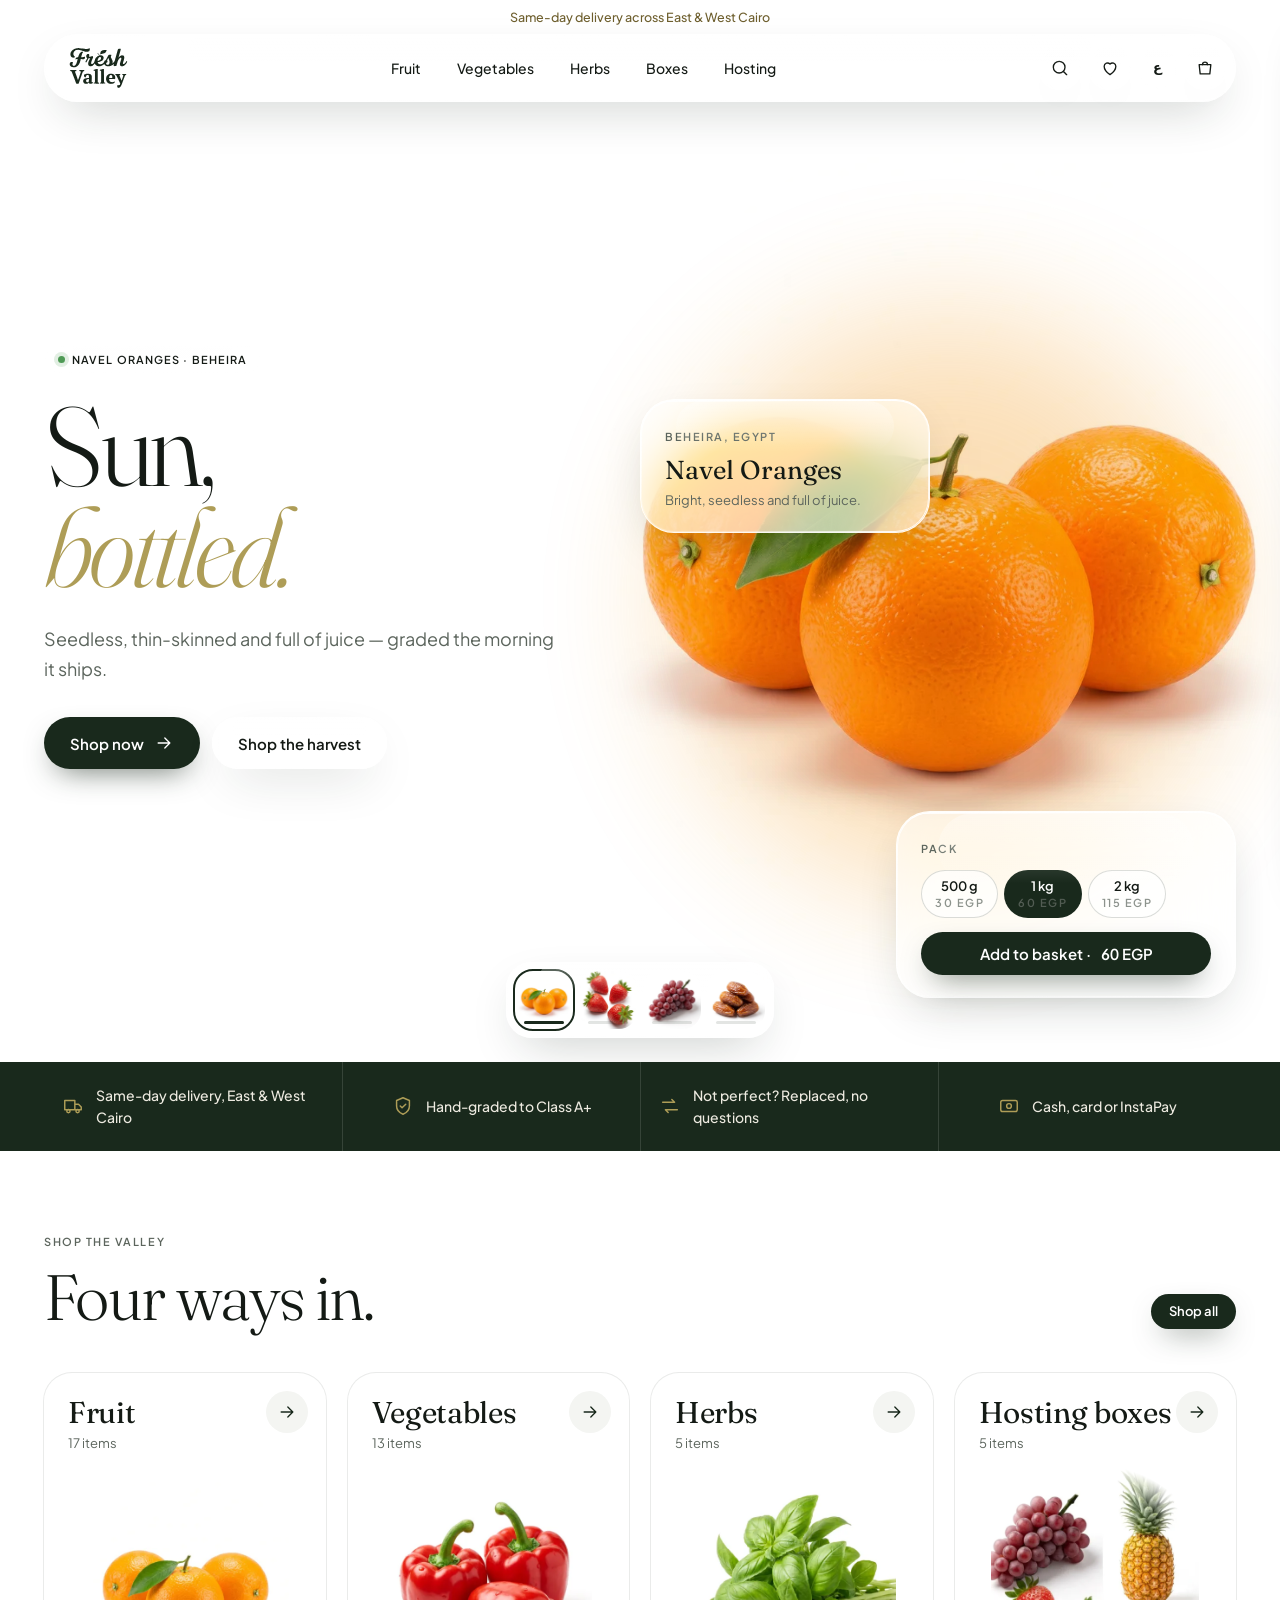
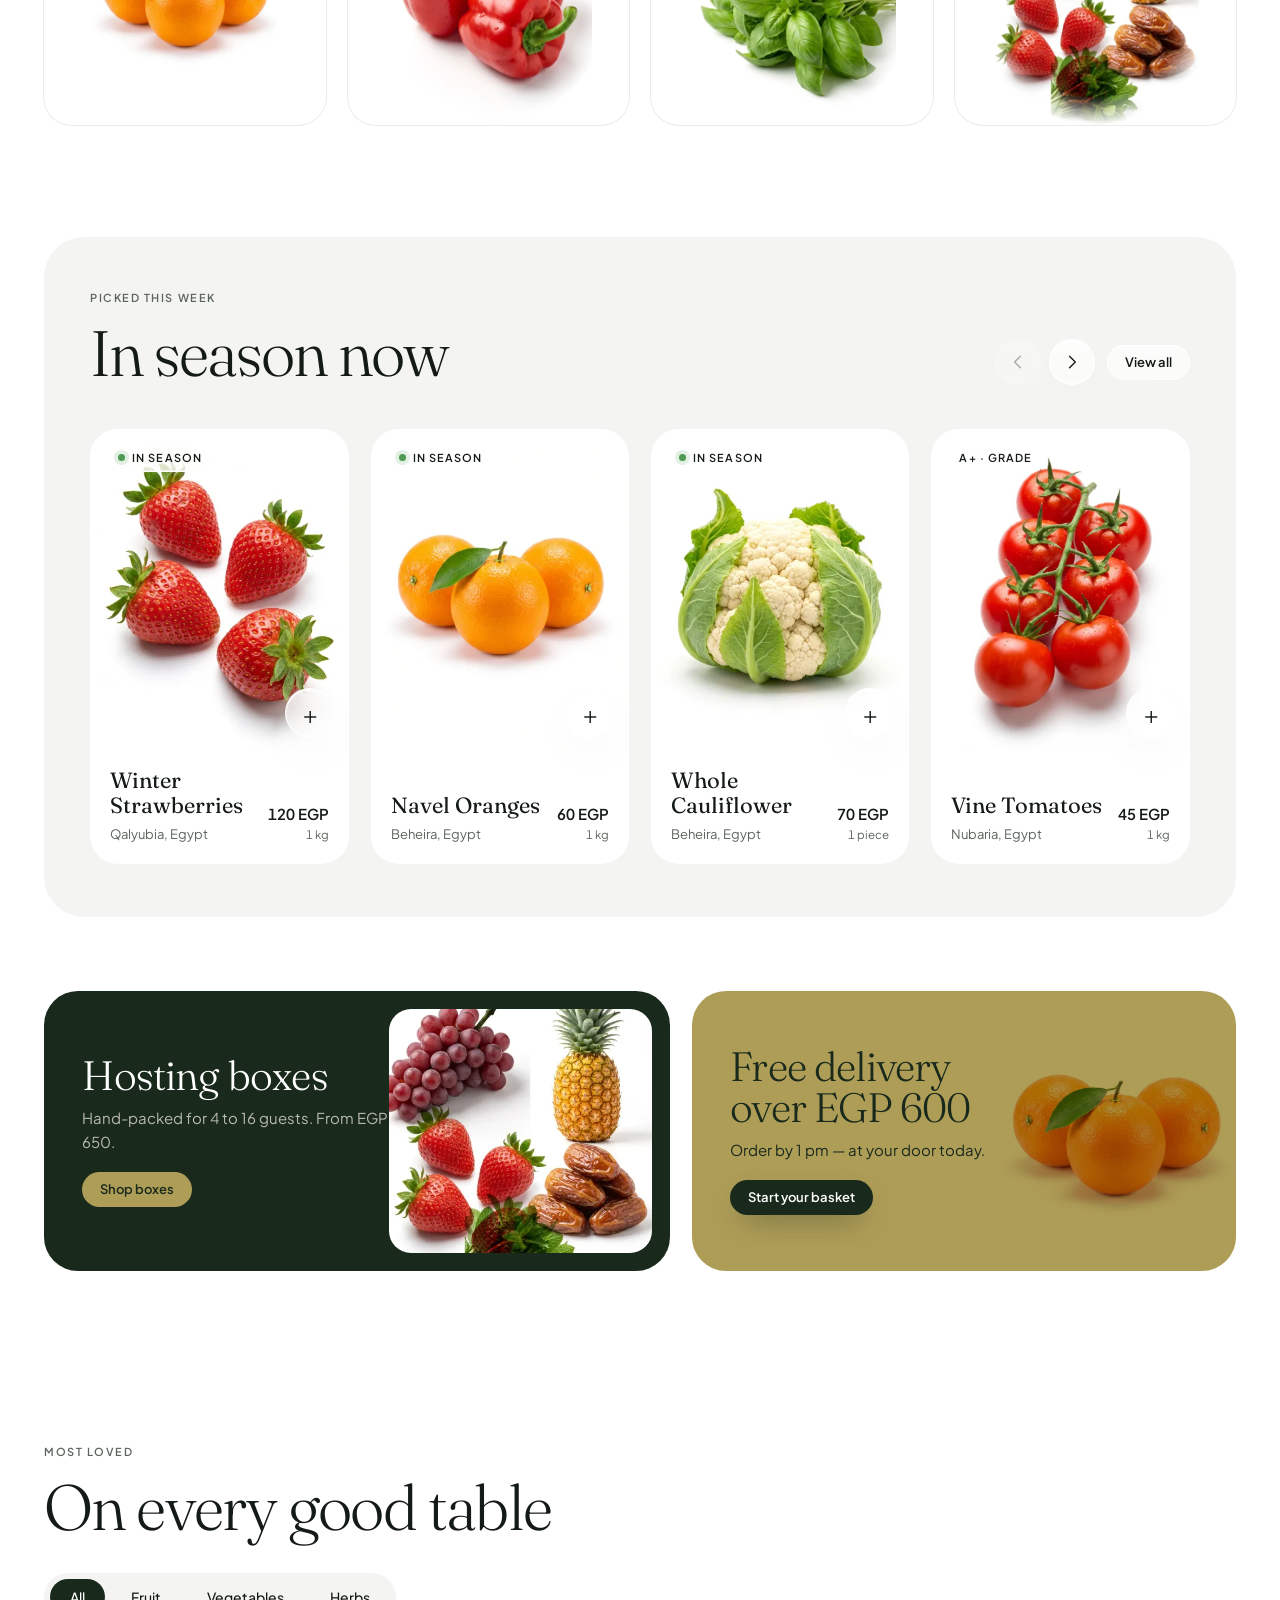
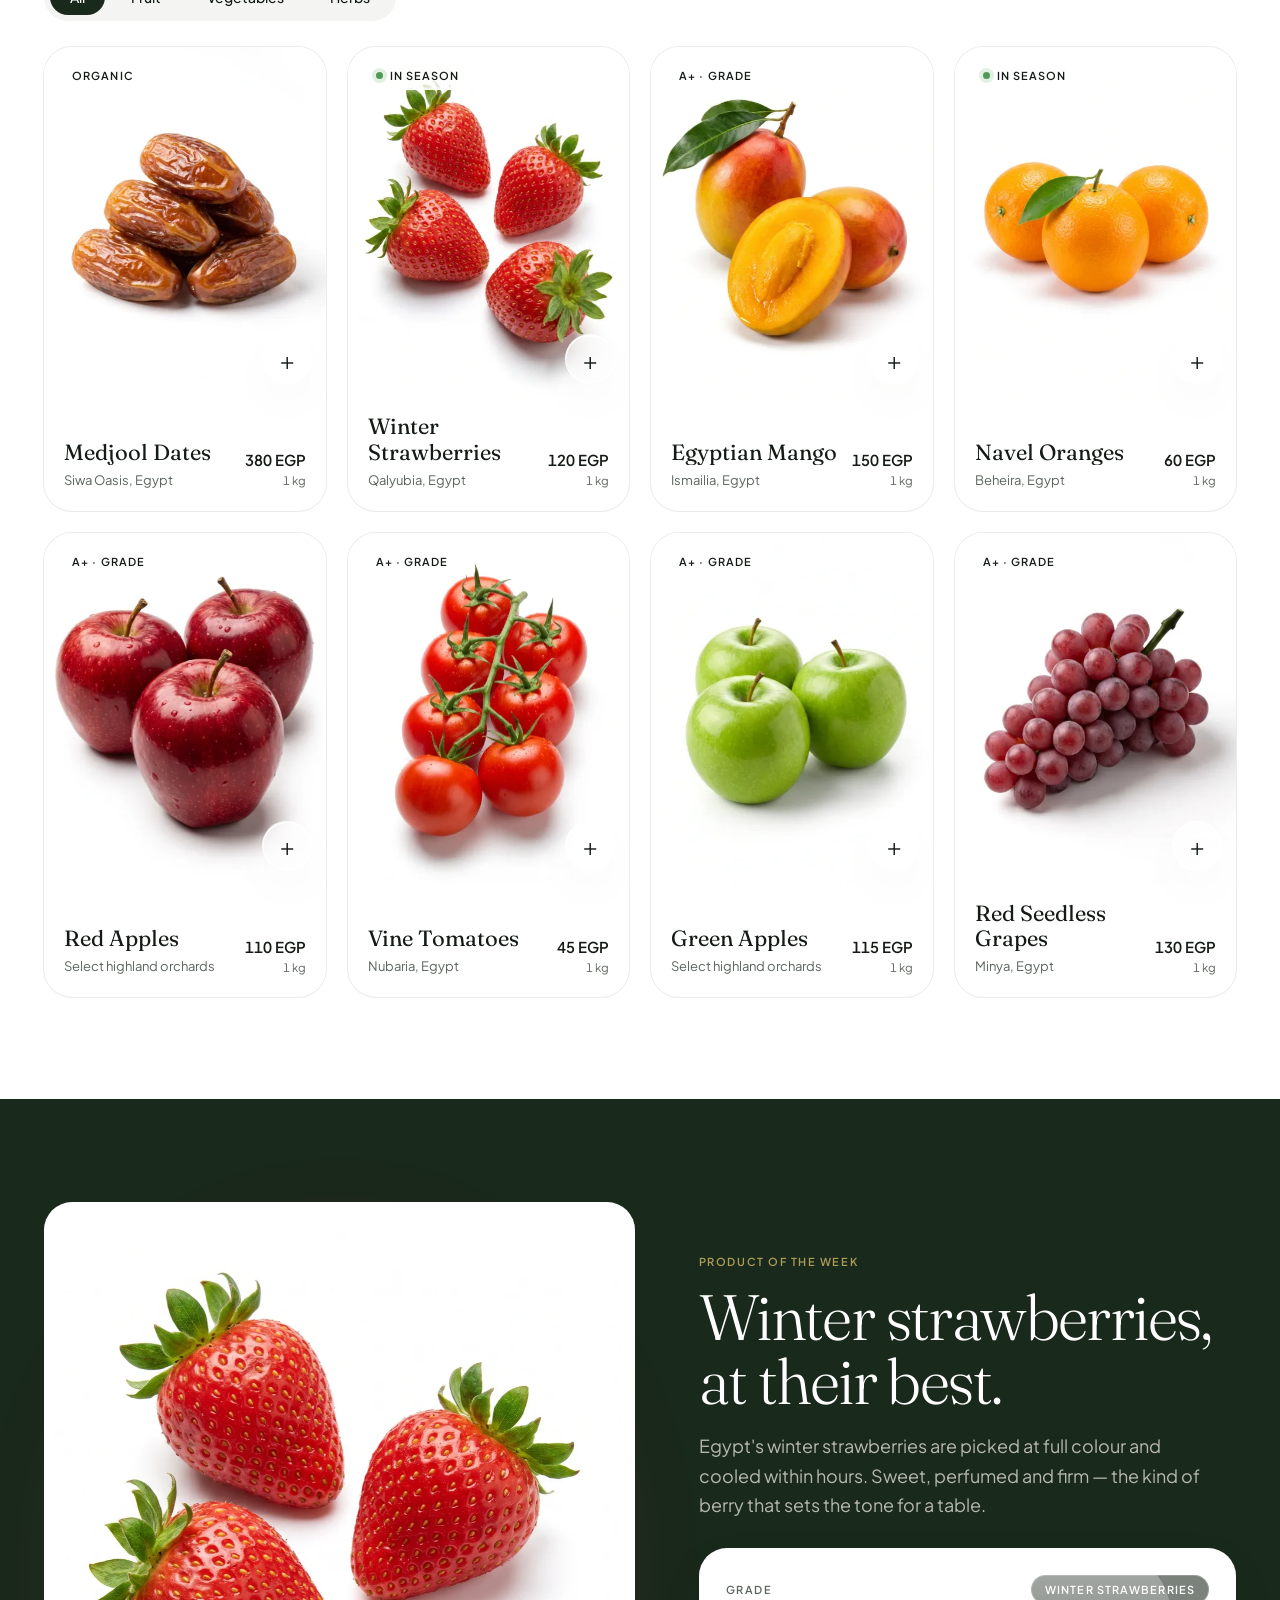
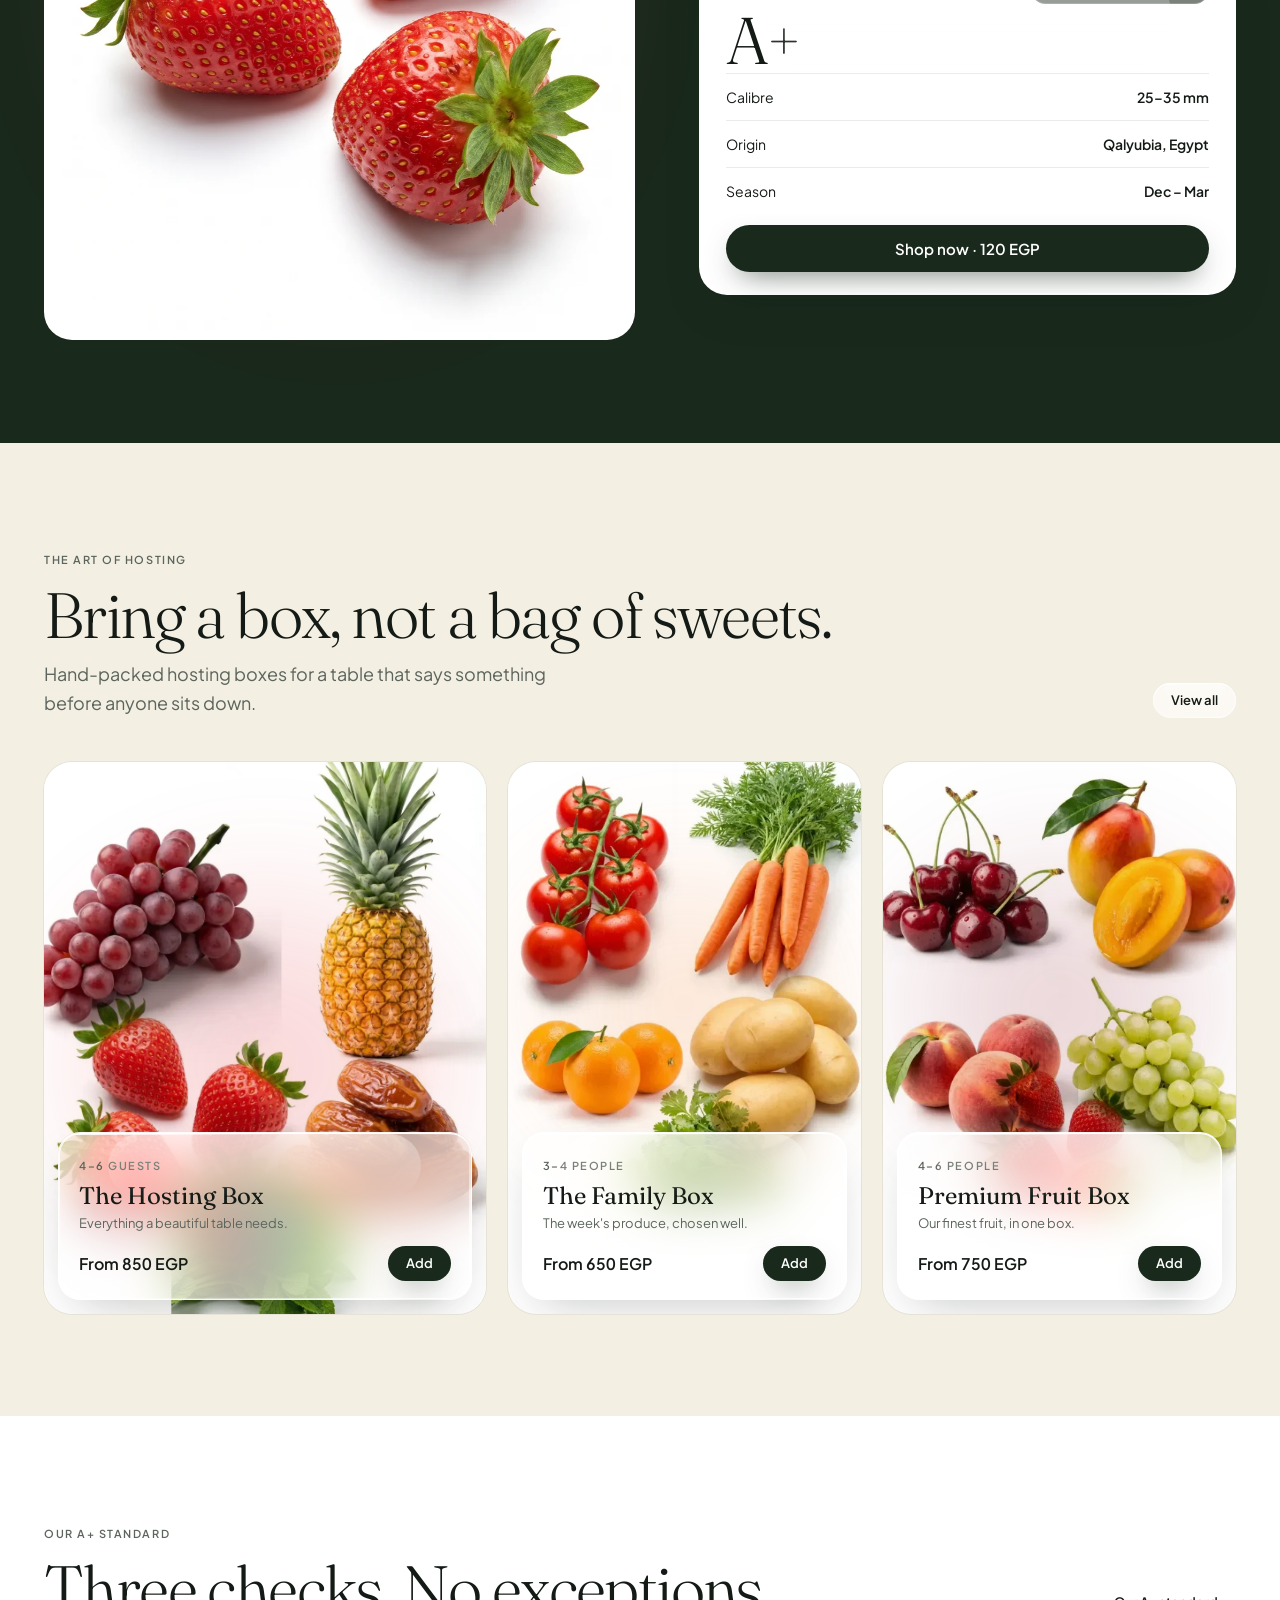
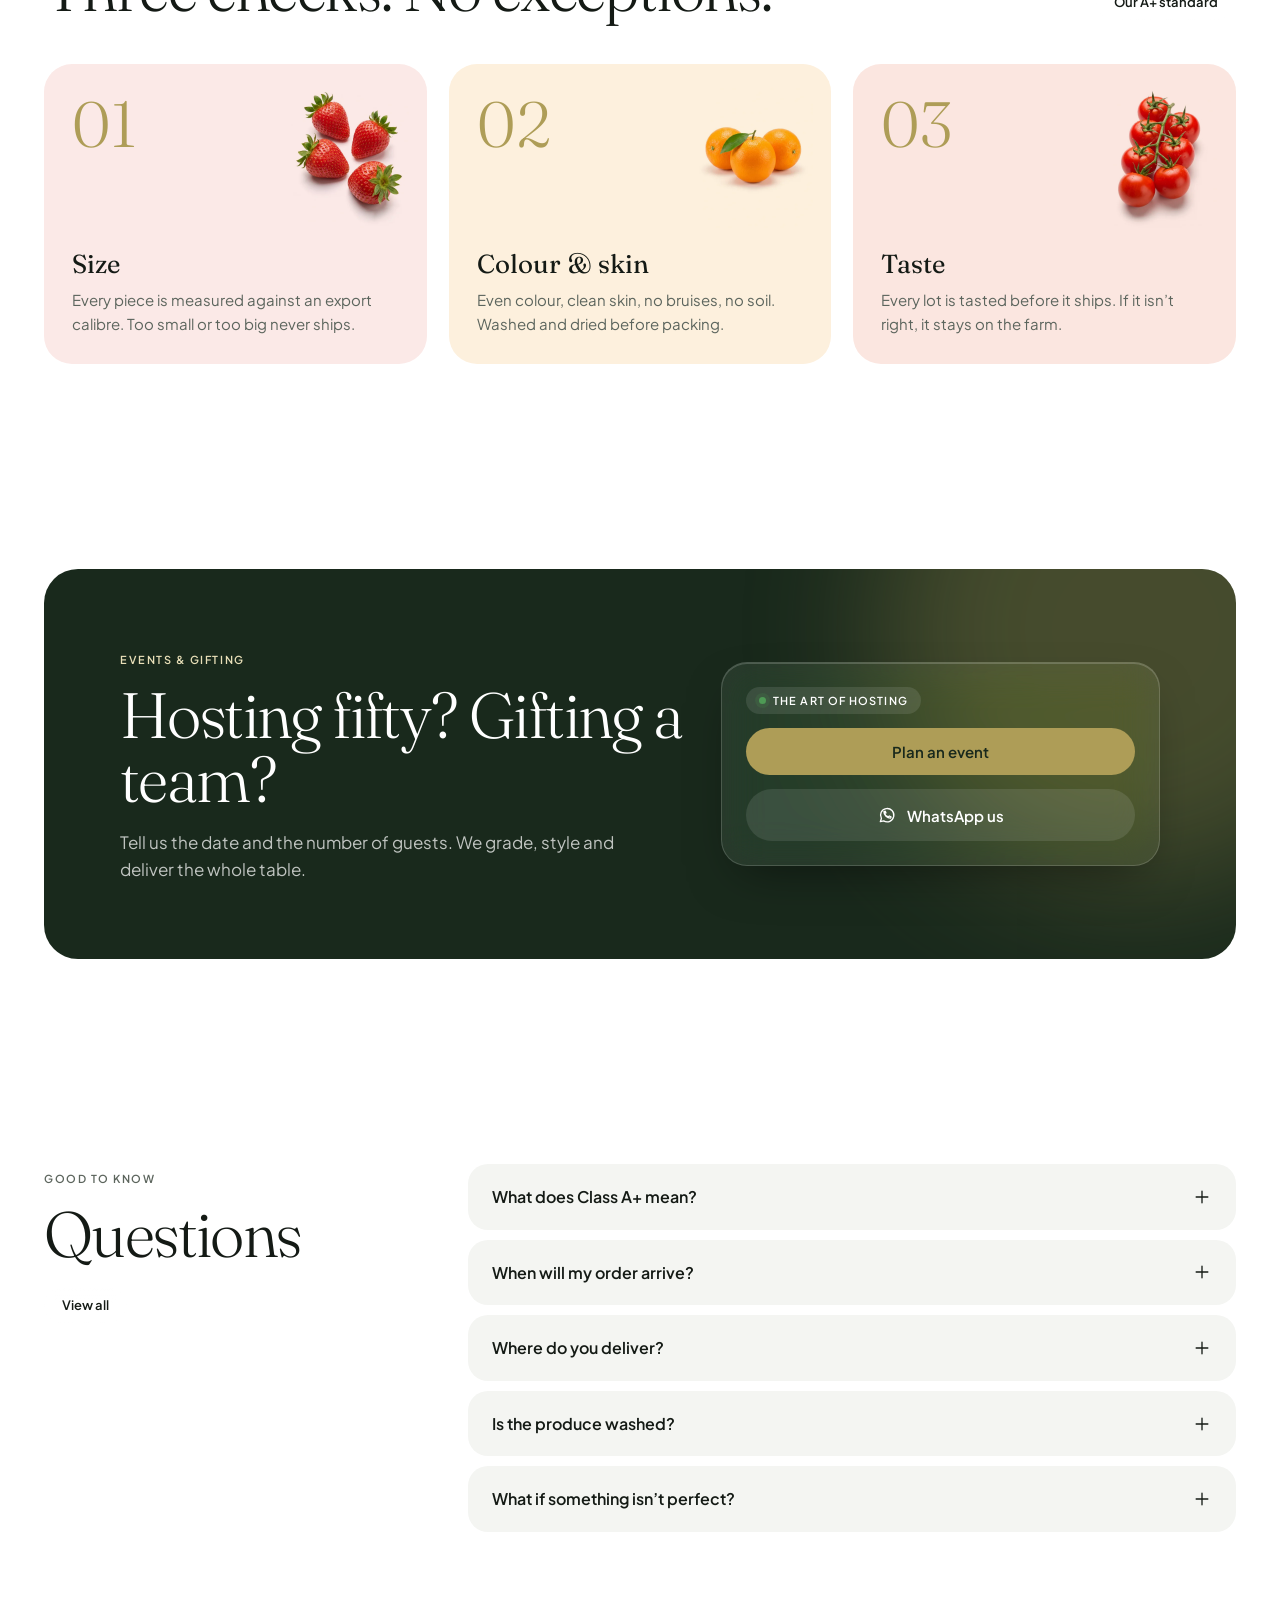
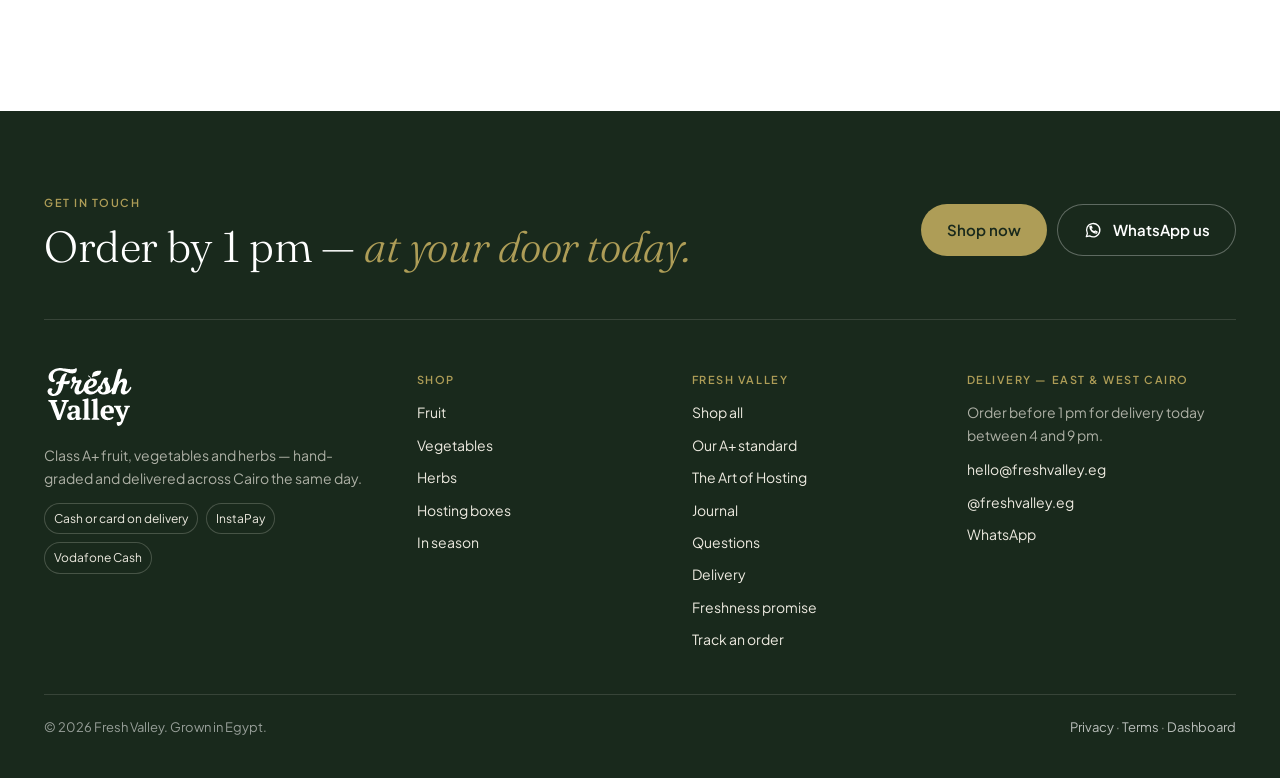
==== commit 99ffcd39: "Category tiles on white, boxes tile matches Co-Authored-By: Claude Opus 5.5 <noreply@anthropic.com>" ====
--- a/index.html
+++ b/index.html
@@ -18,7 +18,7 @@
 <link rel="preconnect" href="https://fonts.gstatic.com" crossorigin>
 <link rel="stylesheet" href="https://fonts.googleapis.com/css2?family=Fraunces:ital,opsz,wght@0,9..144,300;0,9..144,400;1,9..144,300;1,9..144,400&family=Plus+Jakarta+Sans:wght@400;500;600;700&family=IBM+Plex+Sans+Arabic:wght@300;400;500;600&display=swap">
 <link rel="preload" as="image" href="images/products/orange.webp" fetchpriority="high">
-<link rel="stylesheet" href="assets/css/store.css?v=5">
+<link rel="stylesheet" href="assets/css/store.css?v=6">
 <script>
   (function () { try { var l = JSON.parse(localStorage.getItem('fvg_lang')); if (l === 'ar') { document.documentElement.lang = 'ar'; document.documentElement.dir = 'rtl'; } } catch (e) {} })();
 </script>
--- a/assets/css/store.css
+++ b/assets/css/store.css
@@ -676,3 +676,9 @@
 .std__img { position: absolute; inset-inline-end: 18px; top: 14px; width: 120px; height: 150px; object-fit: contain; }
 .lensx__stage { display: block; cursor: pointer; }
 @media (max-width: 960px) { .hero__in { display: block; } .std__img { width: 90px; height: 110px; } }
+/* v5: category tiles on white like the rest; boxes tile matches the others */
+.door, .door--dark { background: #fff; color: var(--ink); box-shadow: 0 0 0 1px var(--line); }
+.door--dark .door__t span { color: var(--mute); }
+.door .arr, .door--dark .arr { background: var(--mist); color: var(--forest); }
+.door:hover { box-shadow: 0 0 0 1px var(--line), 0 24px 50px -28px rgba(25, 41, 28, .35); }
+.door--dark > img { mix-blend-mode: multiply; left: 6%; right: 6%; bottom: 0; width: 88%; height: 74%; border-radius: 0; object-fit: contain; object-position: bottom; -webkit-mask: radial-gradient(closest-side, #000 78%, transparent); mask: radial-gradient(closest-side, #000 78%, transparent); }
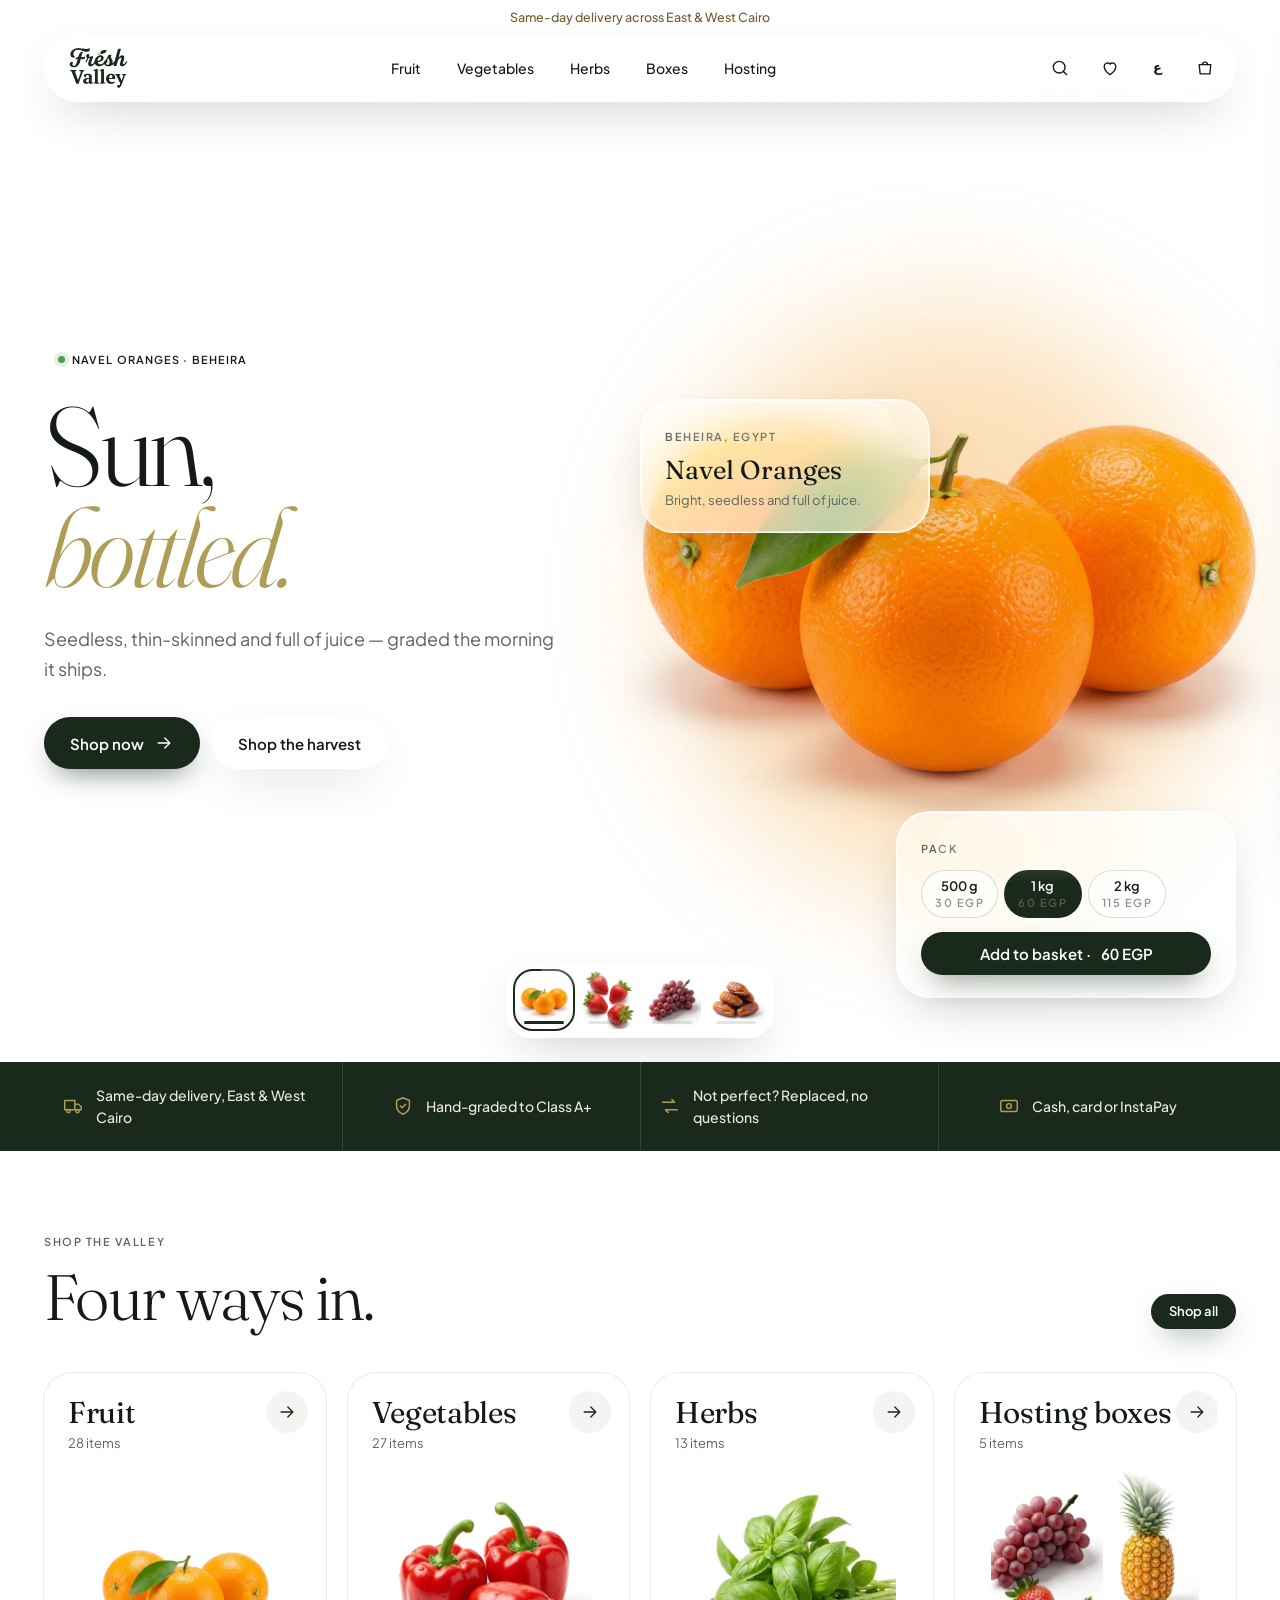
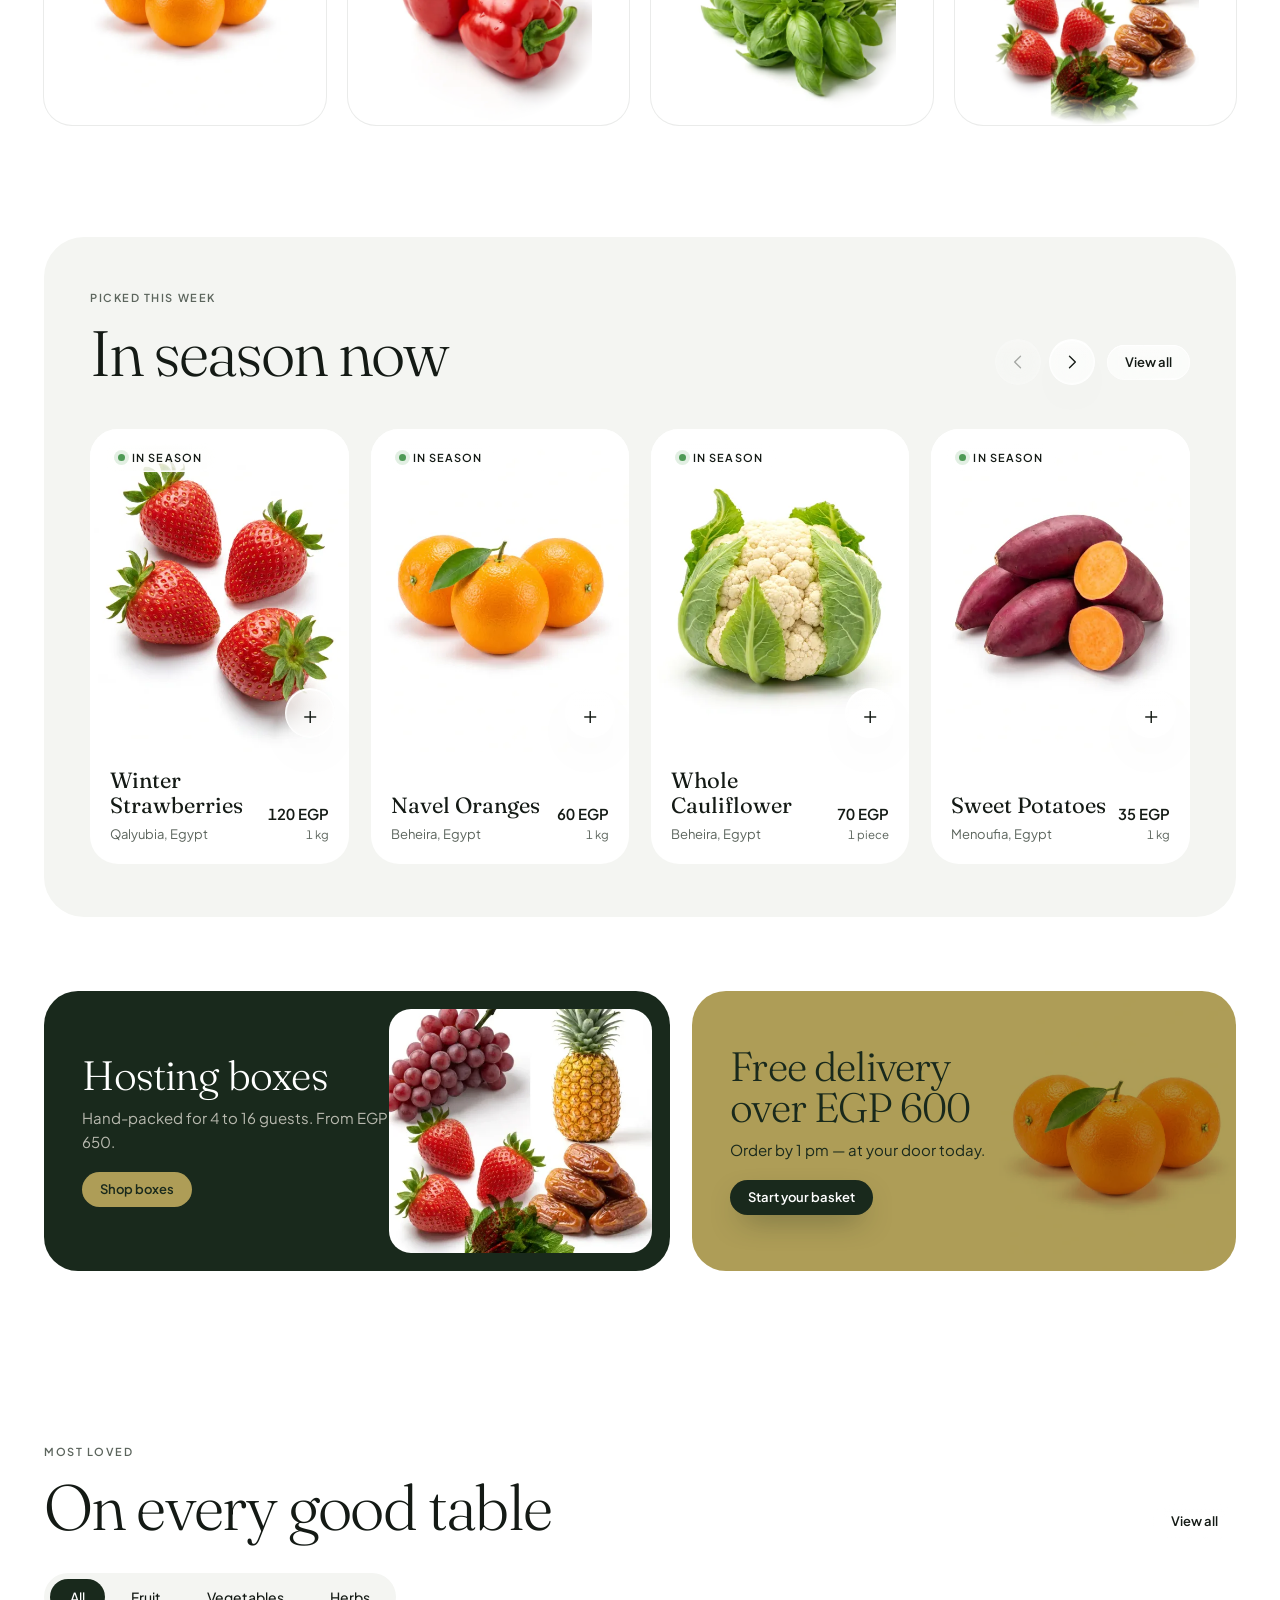
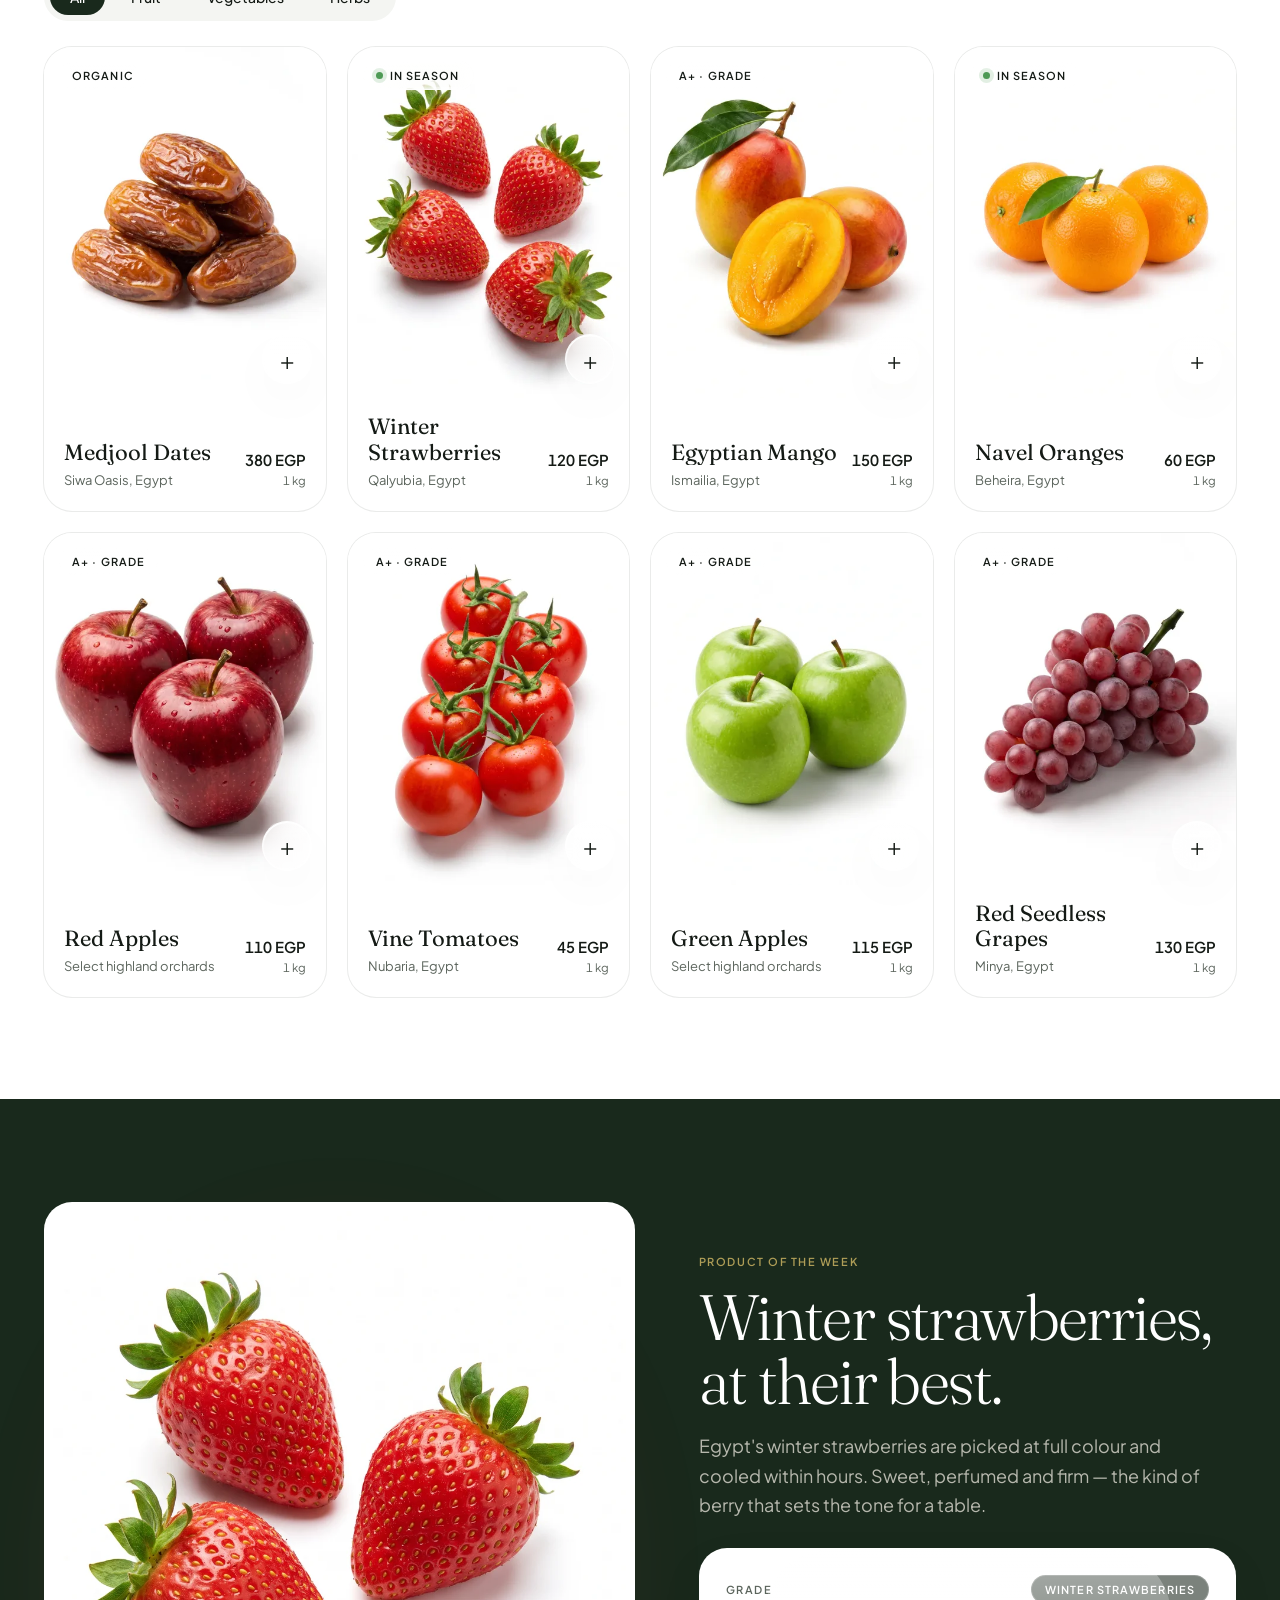
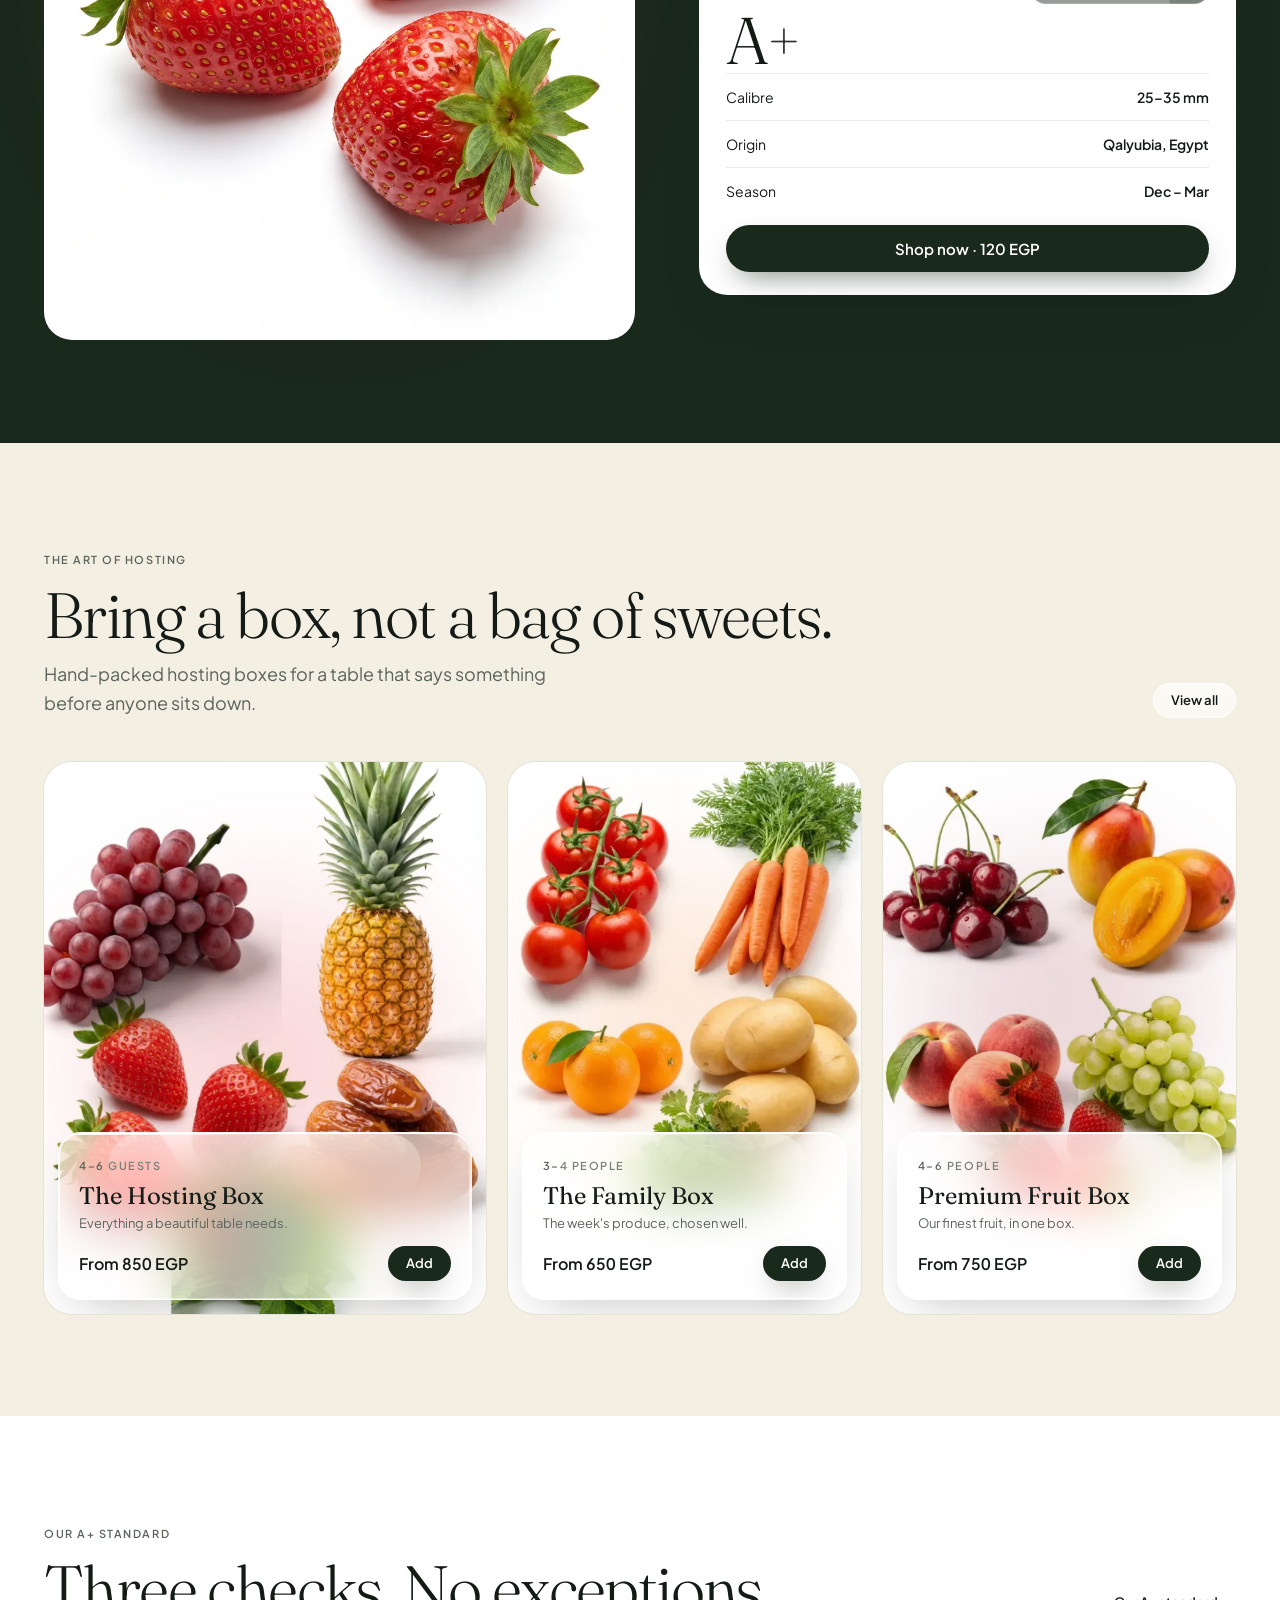
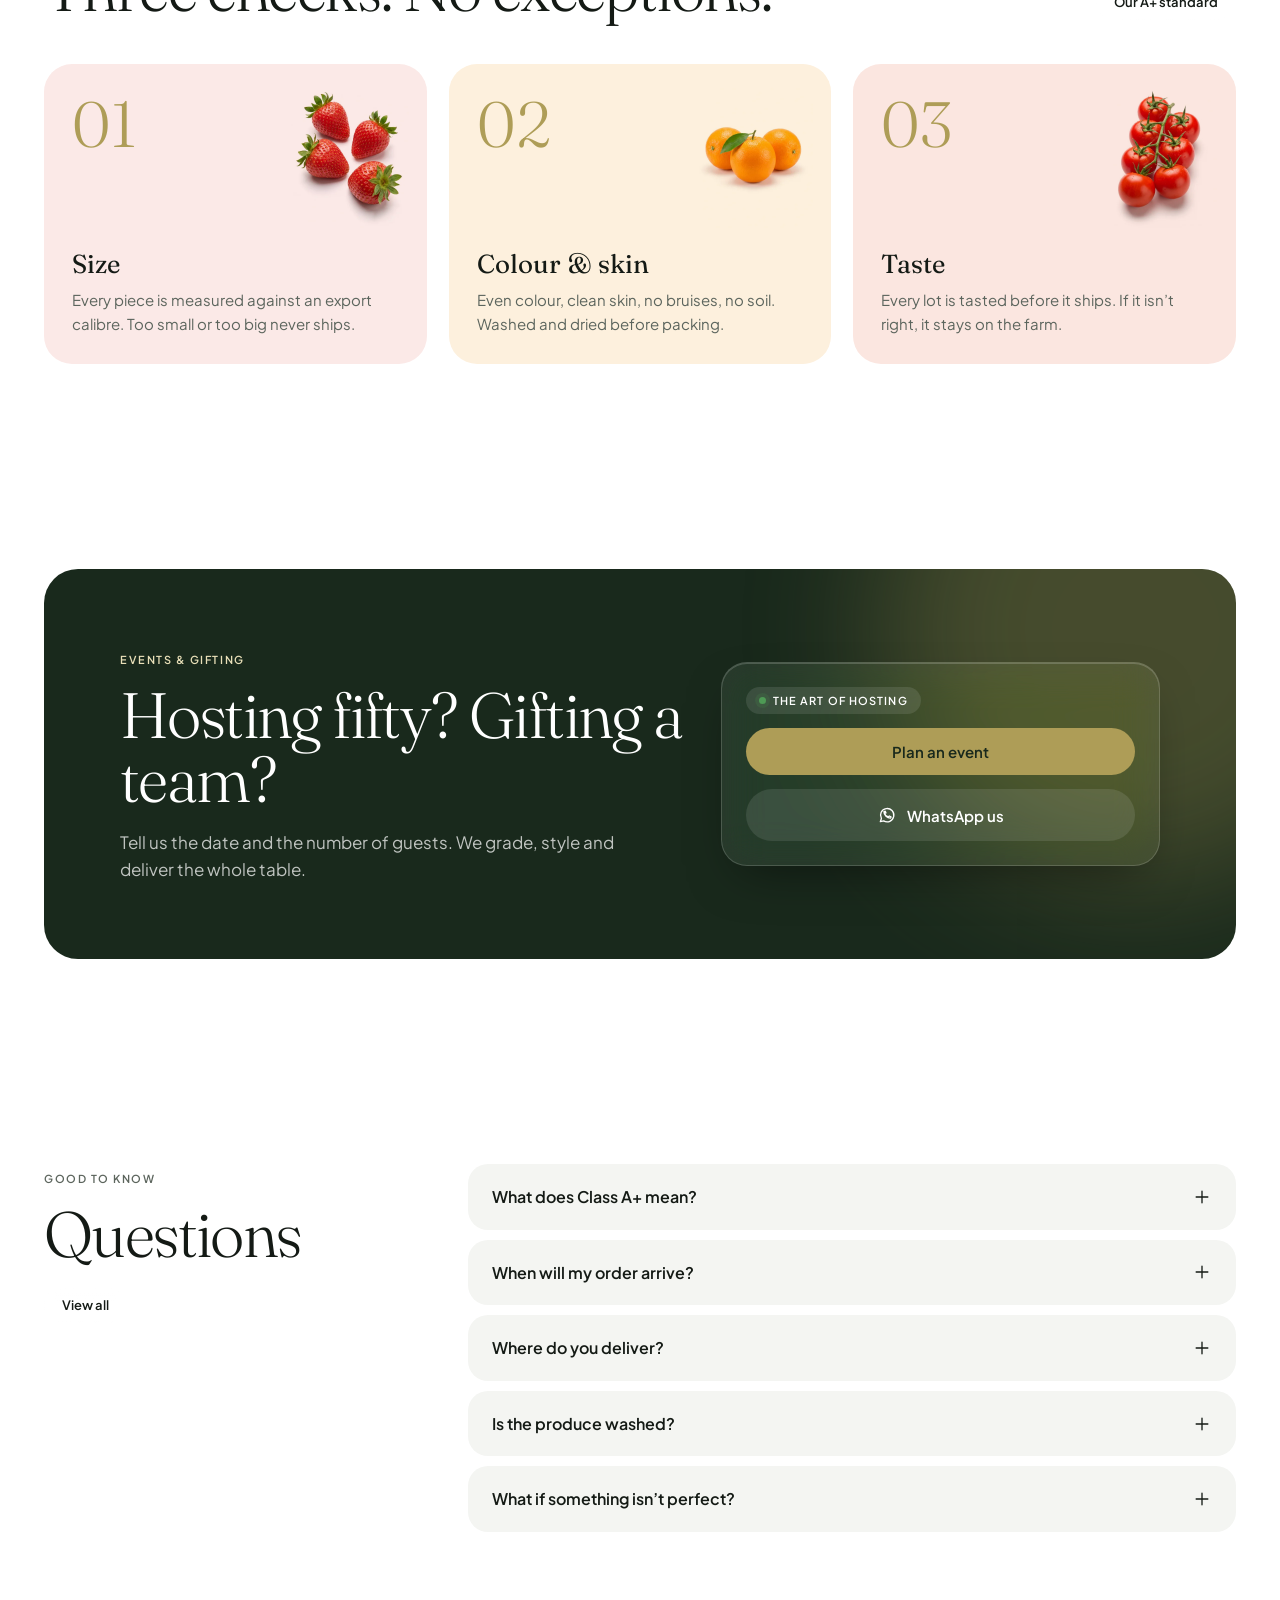
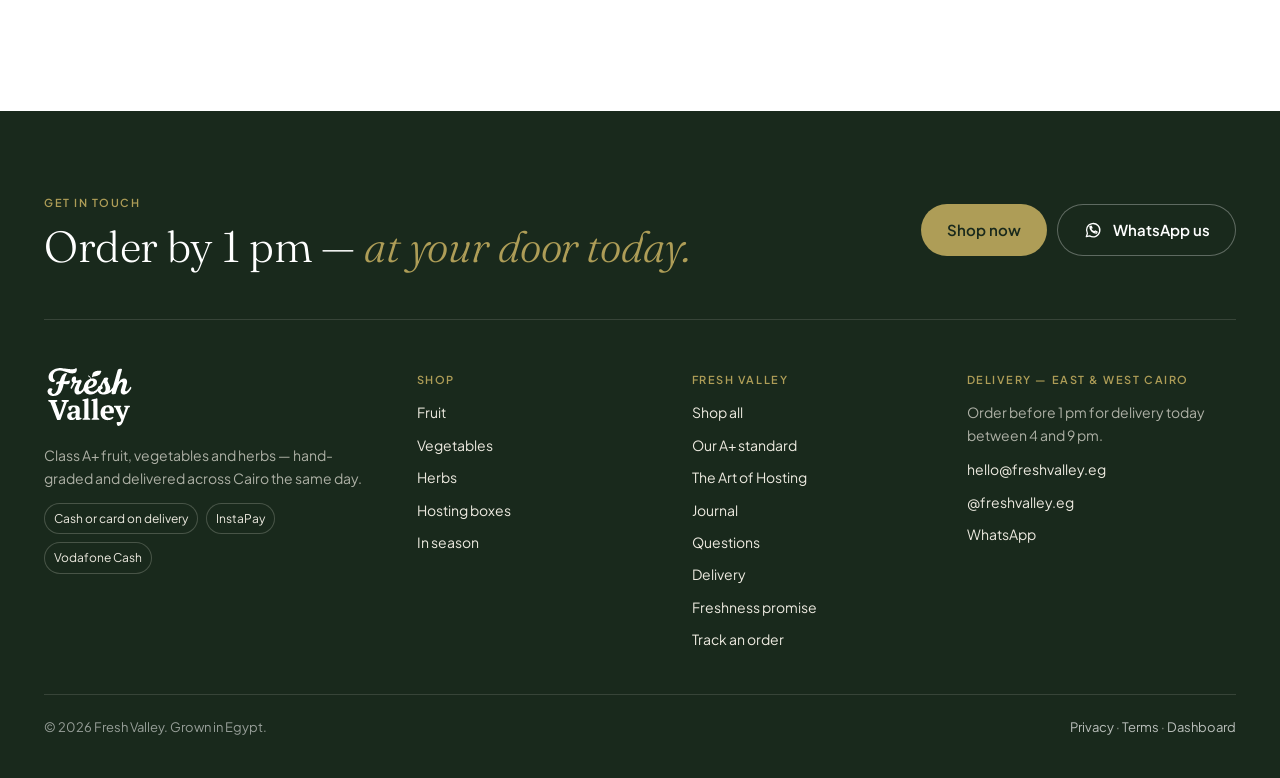
==== commit 07913d89: "Add 33 Egyptian staples: zucchini, sweet potato, okra, molokhia, guava, pomegranate, figs, salad gre" ====
--- a/index.html
+++ b/index.html
@@ -27,7 +27,7 @@
 <body>
 <div id="app"><div style="min-height:100vh;display:grid;place-items:center;color:#5C655D;font:500 14px/1 'Plus Jakarta Sans',system-ui,sans-serif">Fresh Valley</div></div>
 <noscript><p style="padding:2rem;font-family:sans-serif">Fresh Valley needs JavaScript to show the shop. You can also order on WhatsApp.</p></noscript>
-<script src="assets/js/defaults.js?v=5"></script>
+<script src="assets/js/defaults.js?v=7"></script>
 <script src="assets/js/core.js?v=3"></script>
 <script src="assets/js/track.js?v=1"></script>
 <script src="assets/js/store.js?v=5"></script>
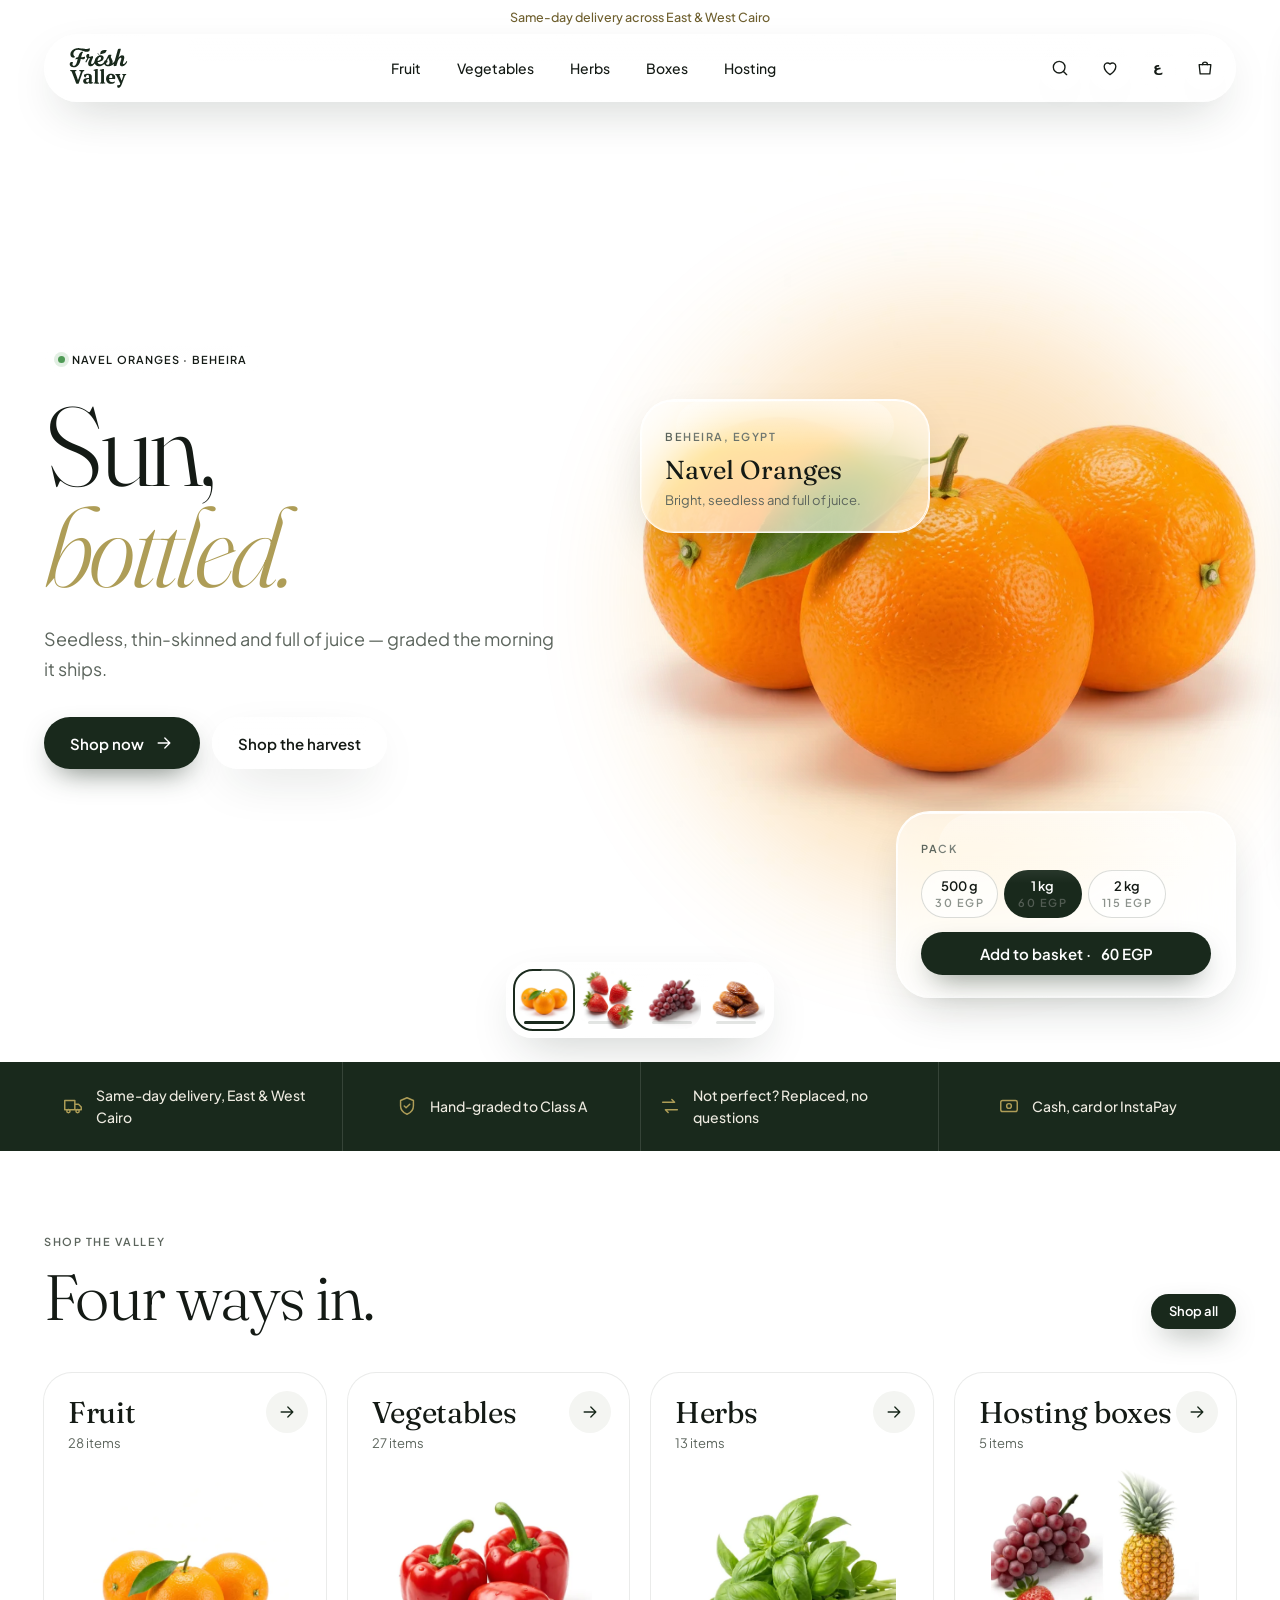
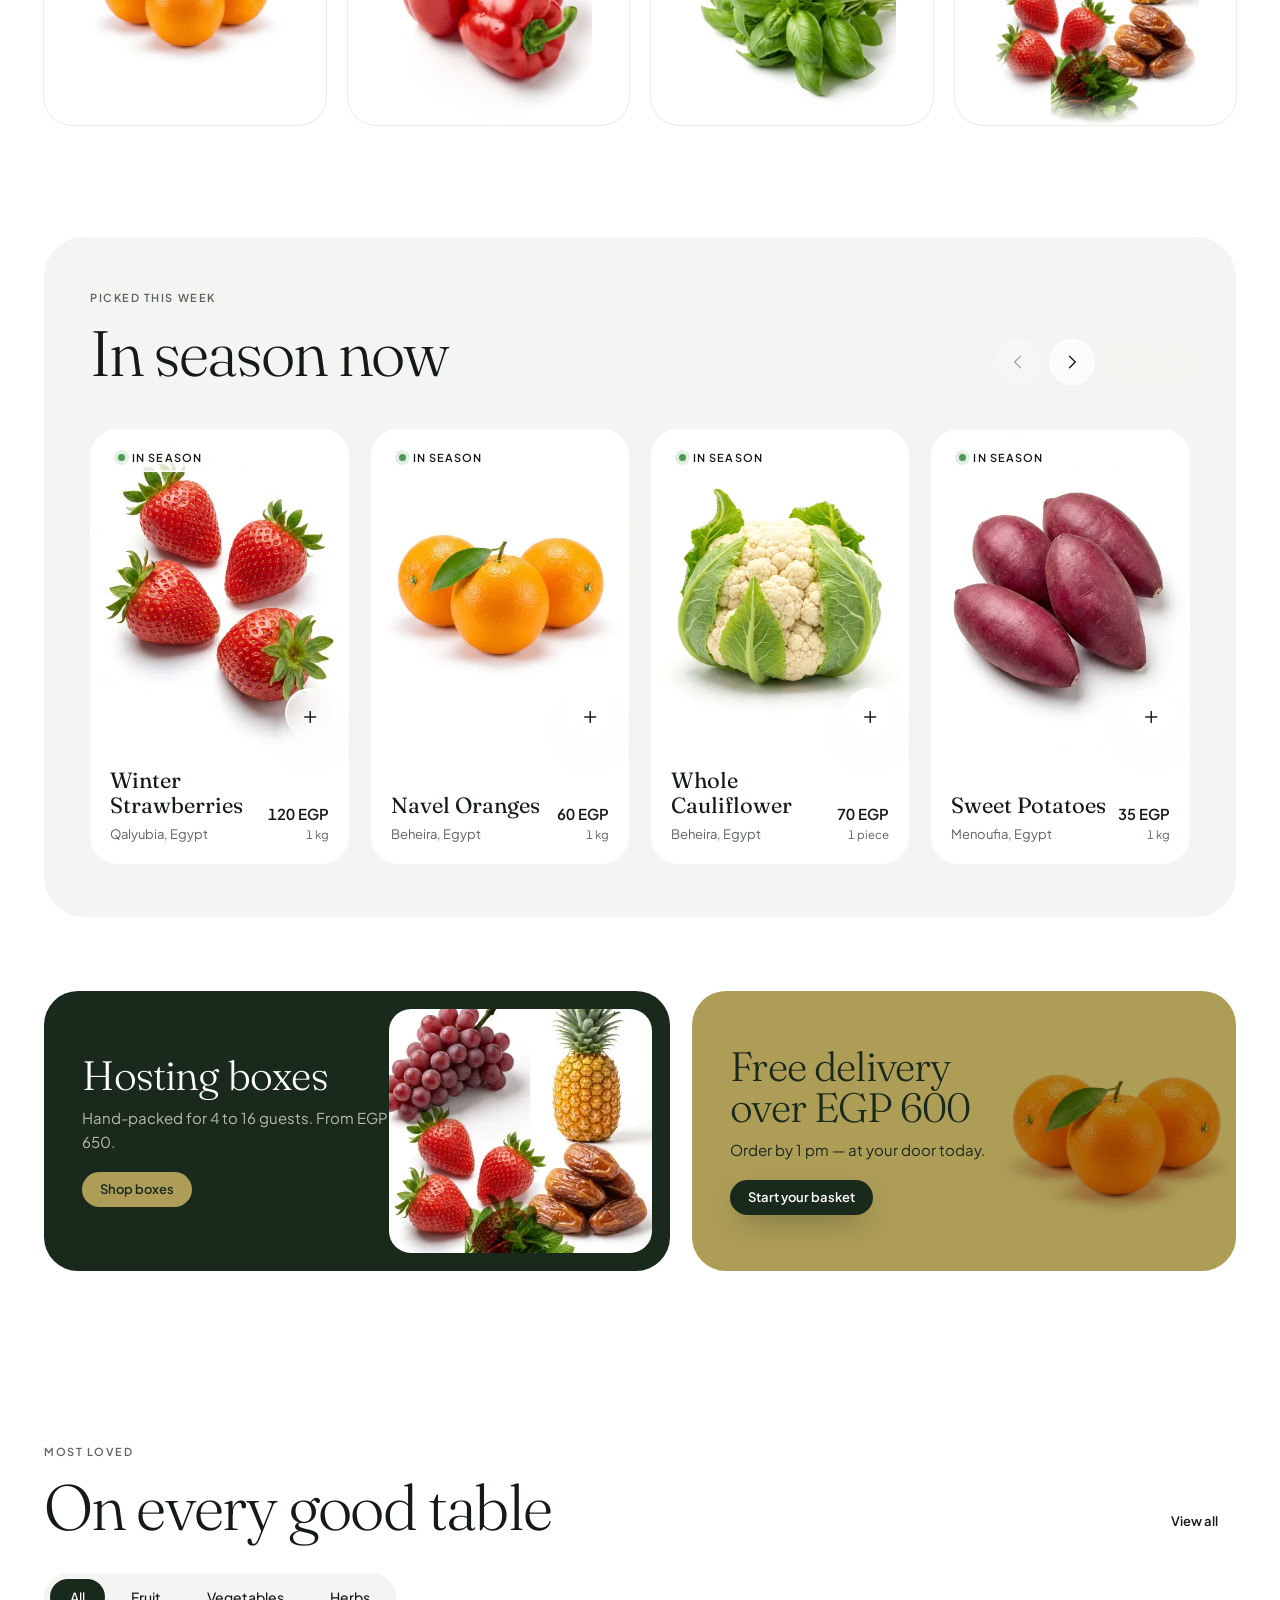
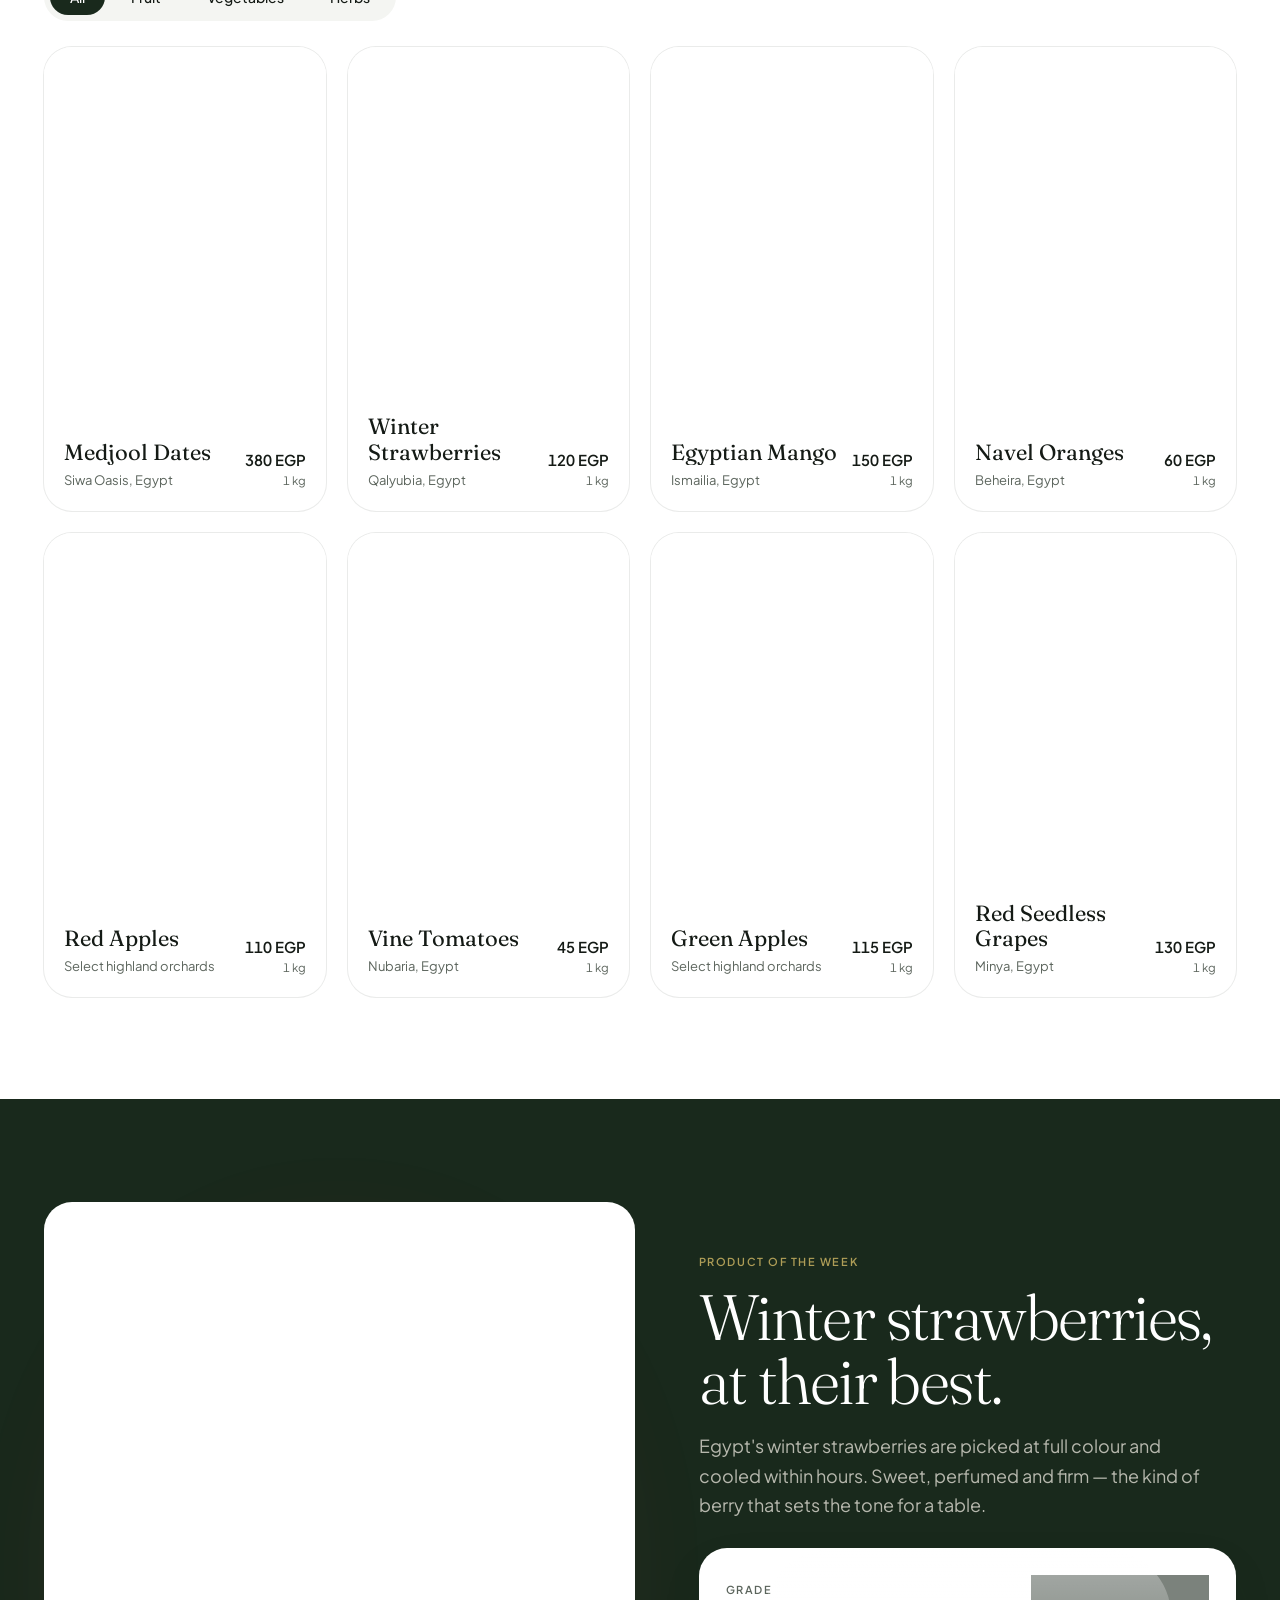
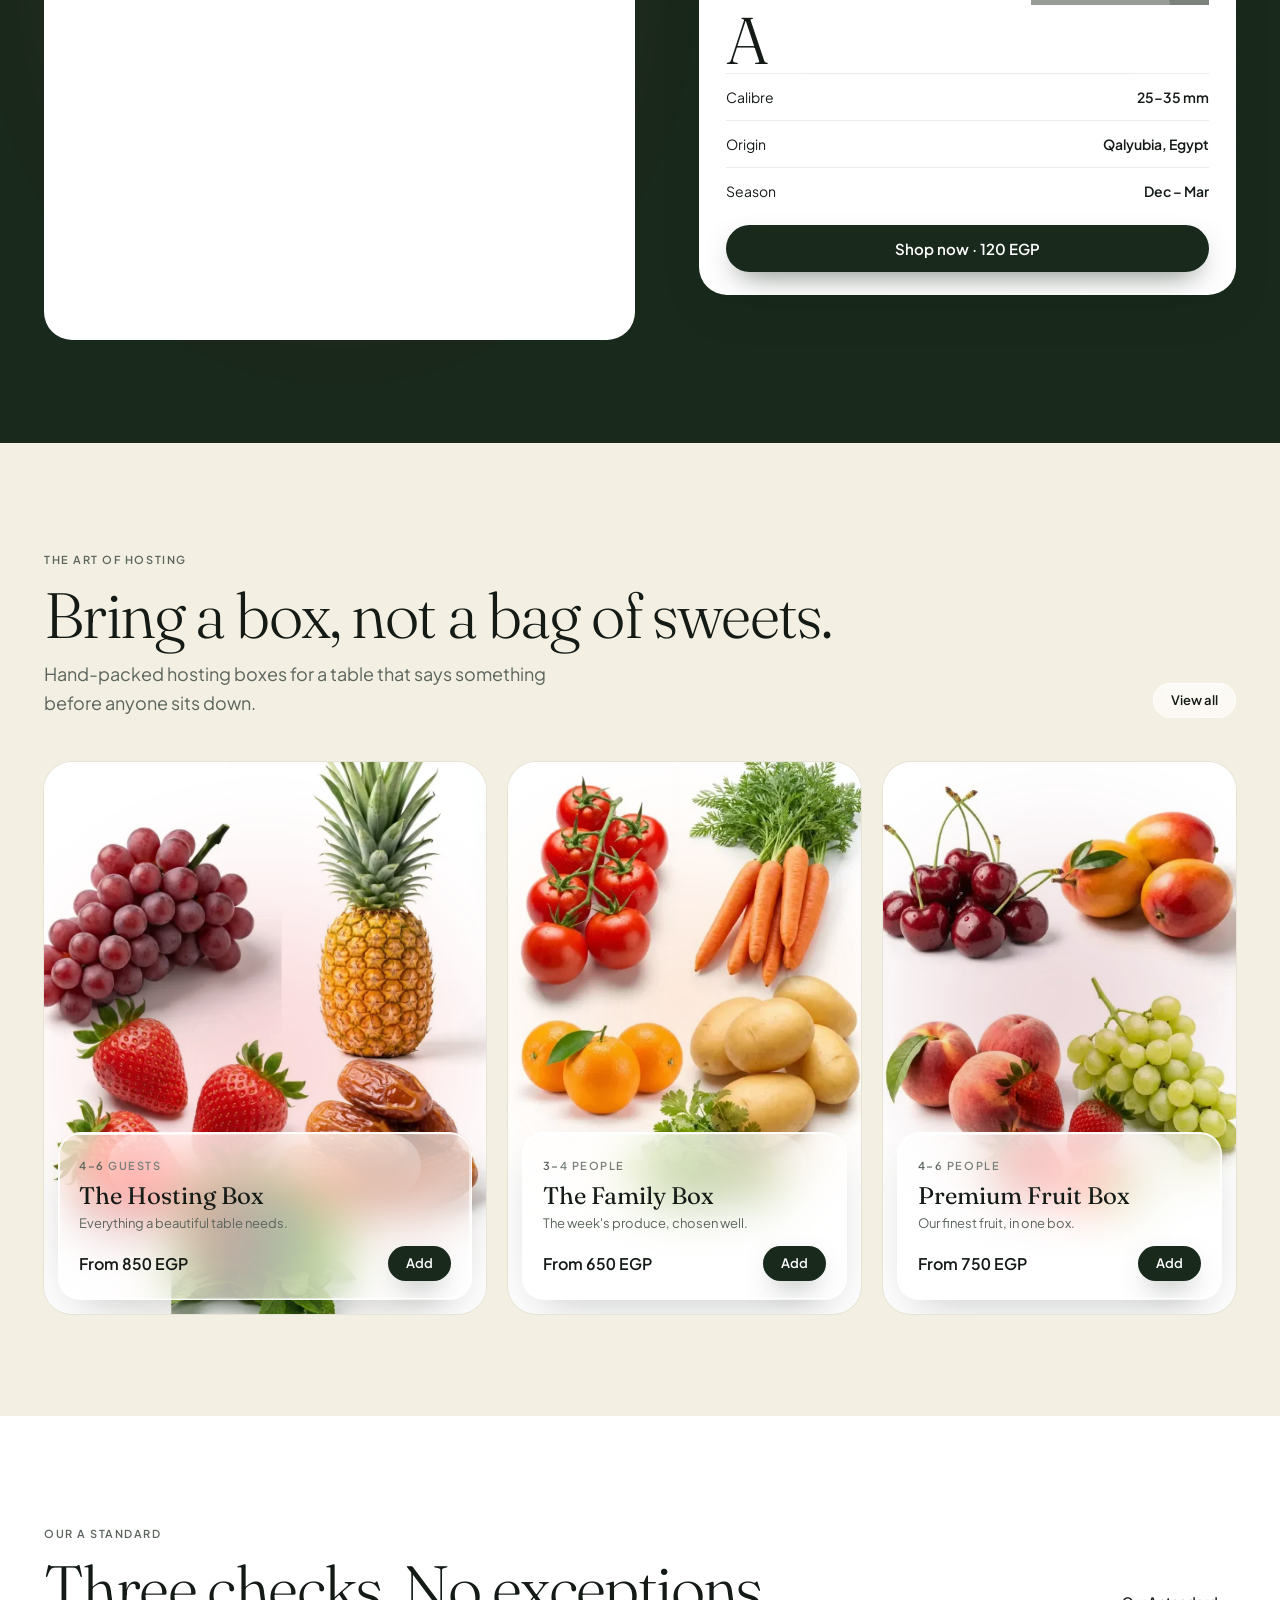
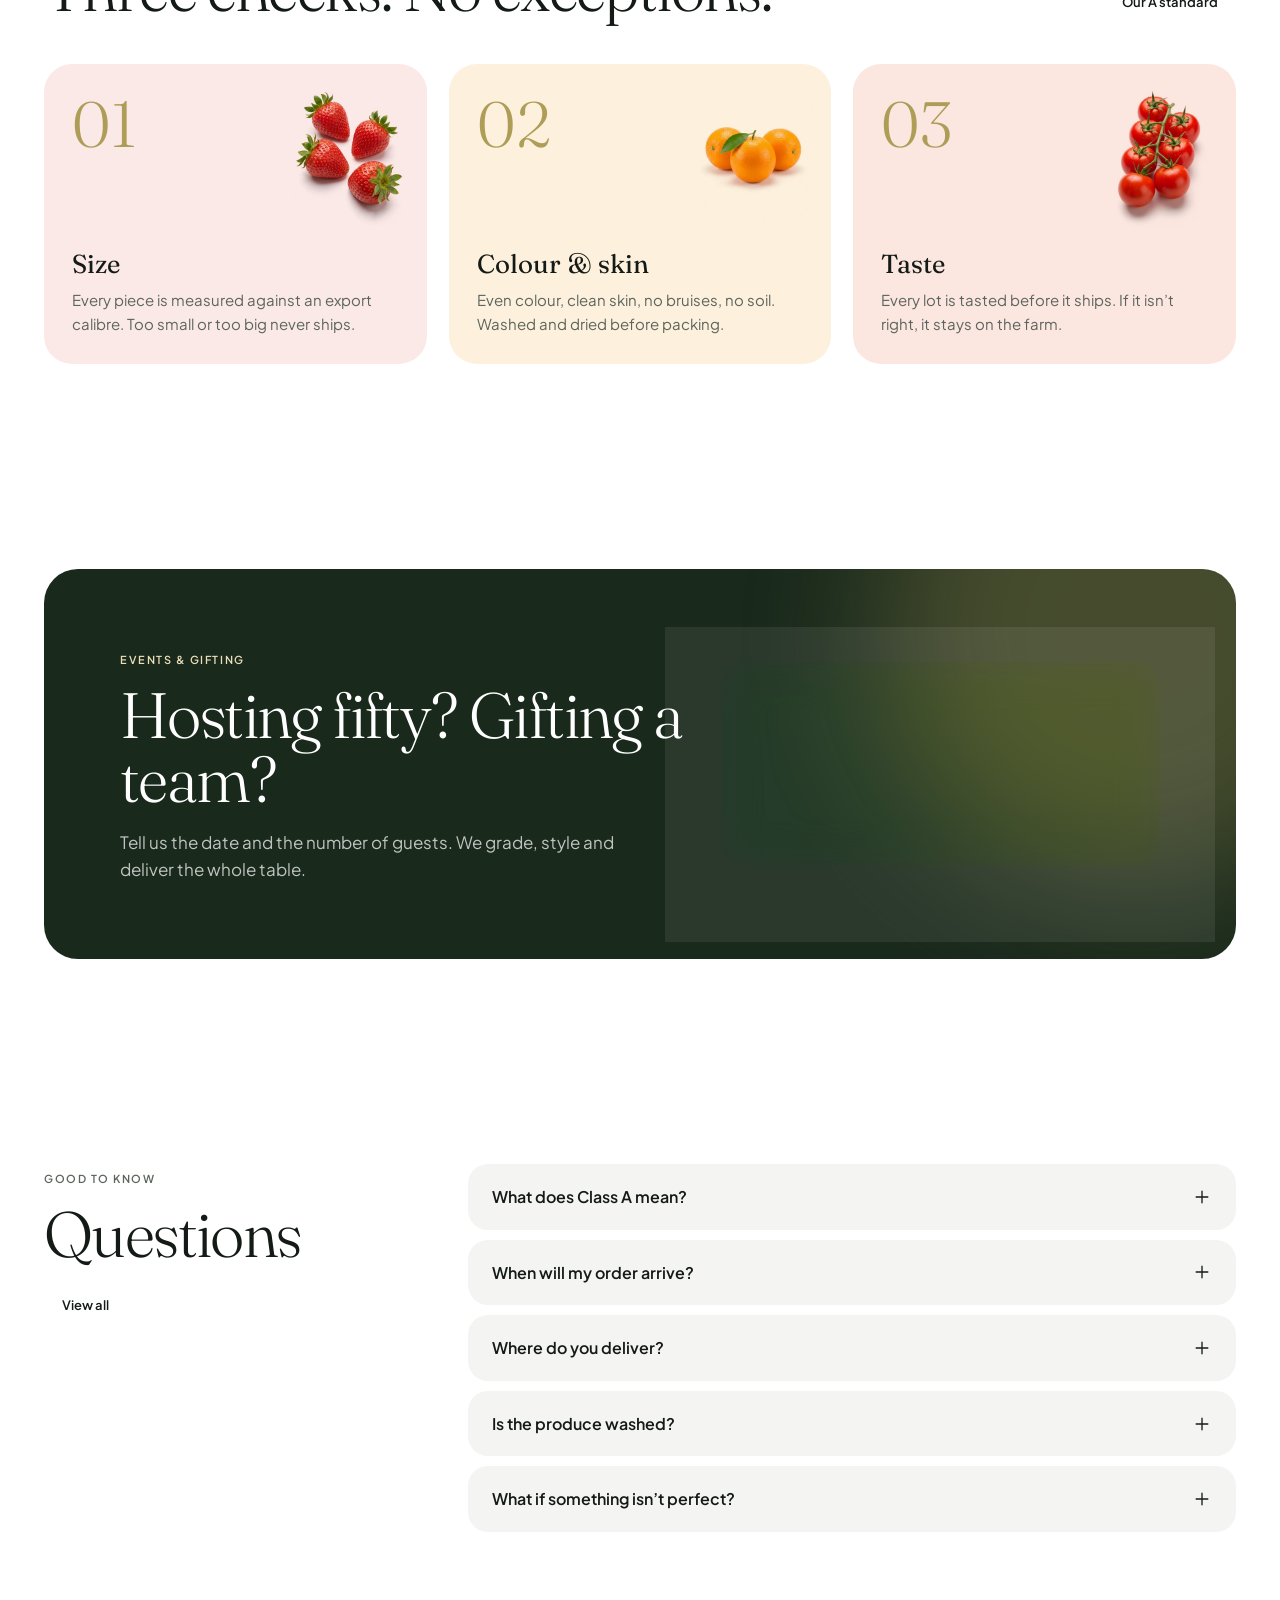
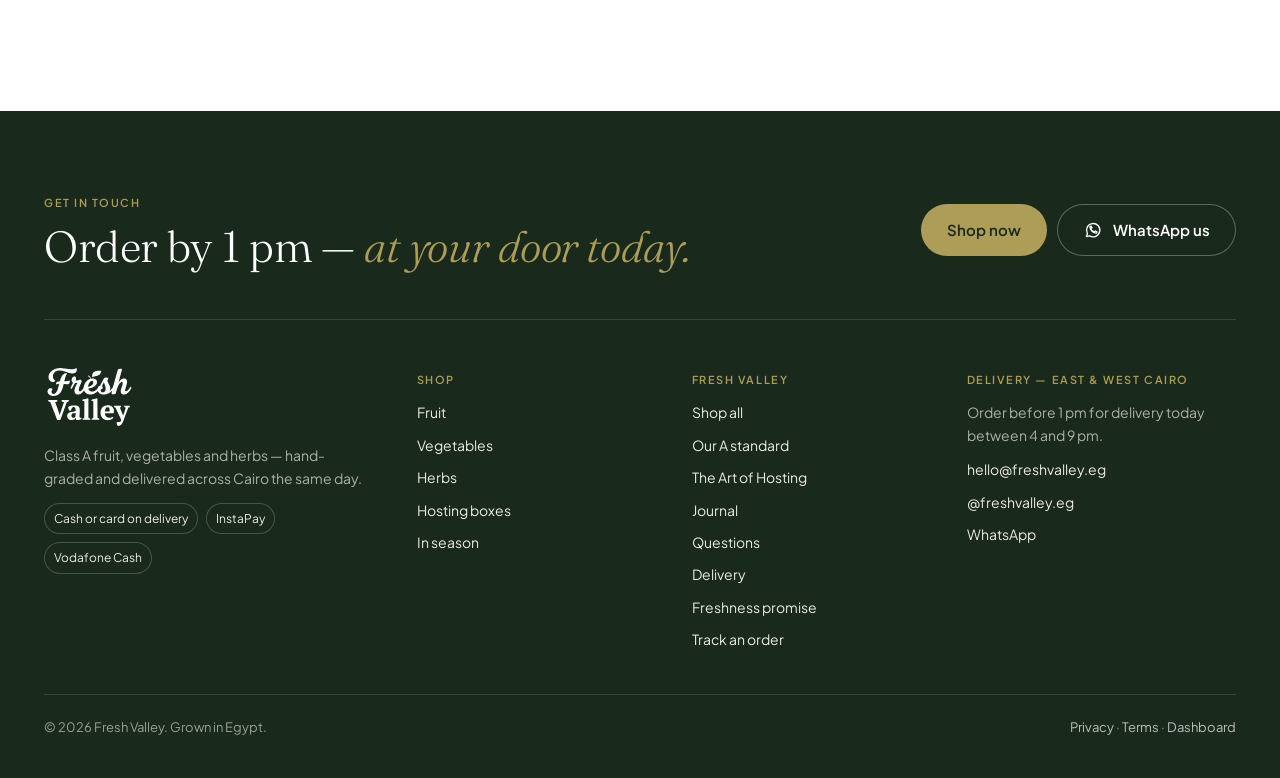
==== commit 19a6113a: "Grade label: A+ becomes A across the store and dashboard Co-Authored-By: Claude Opus 5.5 <noreply@an" ====
--- a/index.html
+++ b/index.html
@@ -3,14 +3,14 @@
 <head>
 <meta charset="utf-8">
 <meta name="viewport" content="width=device-width, initial-scale=1, viewport-fit=cover">
-<title>Fresh Valley — Class A+ produce, delivered in Cairo</title>
+<title>Fresh Valley — Class A produce, delivered in Cairo</title>
 <meta name="description" content="Export-grade fruit, vegetables, herbs and hosting boxes. Hand-graded, picked at peak and delivered the same day across New Cairo, Sheikh Zayed, October and Madinaty.">
 <meta name="theme-color" content="#FFFFFF">
 <link rel="icon" href="images/brand/favicon.svg" type="image/svg+xml">
 <link rel="apple-touch-icon" href="images/brand/icon-192.png">
 <link rel="manifest" href="manifest.webmanifest">
 <meta property="og:type" content="website">
-<meta property="og:title" content="Fresh Valley — Class A+ produce, delivered in Cairo">
+<meta property="og:title" content="Fresh Valley — Class A produce, delivered in Cairo">
 <meta property="og:description" content="Hand-graded fruit, vegetables, herbs and hosting boxes. Same-day delivery across Cairo.">
 <meta property="og:image" content="images/og.jpg">
 <meta name="twitter:card" content="summary_large_image">
@@ -22,15 +22,15 @@
 <script>
   (function () { try { var l = JSON.parse(localStorage.getItem('fvg_lang')); if (l === 'ar') { document.documentElement.lang = 'ar'; document.documentElement.dir = 'rtl'; } } catch (e) {} })();
 </script>
-<script type="application/ld+json">{"@context":"https://schema.org","@type":"GroceryStore","name":"Fresh Valley","description":"Class A+ fruit, vegetables, herbs and hosting boxes, hand-graded and delivered the same day across Cairo.","areaServed":["New Cairo","Sheikh Zayed","6th of October","Madinaty","El Rehab","Heliopolis","Maadi","Zamalek"],"currenciesAccepted":"EGP","paymentAccepted":"Cash, Card, InstaPay, Vodafone Cash"}</script>
+<script type="application/ld+json">{"@context":"https://schema.org","@type":"GroceryStore","name":"Fresh Valley","description":"Class A fruit, vegetables, herbs and hosting boxes, hand-graded and delivered the same day across Cairo.","areaServed":["New Cairo","Sheikh Zayed","6th of October","Madinaty","El Rehab","Heliopolis","Maadi","Zamalek"],"currenciesAccepted":"EGP","paymentAccepted":"Cash, Card, InstaPay, Vodafone Cash"}</script>
 </head>
 <body>
 <div id="app"><div style="min-height:100vh;display:grid;place-items:center;color:#5C655D;font:500 14px/1 'Plus Jakarta Sans',system-ui,sans-serif">Fresh Valley</div></div>
 <noscript><p style="padding:2rem;font-family:sans-serif">Fresh Valley needs JavaScript to show the shop. You can also order on WhatsApp.</p></noscript>
-<script src="assets/js/defaults.js?v=7"></script>
-<script src="assets/js/core.js?v=3"></script>
+<script src="assets/js/defaults.js?v=8"></script>
+<script src="assets/js/core.js?v=4"></script>
 <script src="assets/js/track.js?v=1"></script>
-<script src="assets/js/store.js?v=5"></script>
+<script src="assets/js/store.js?v=6"></script>
 <script>FVS.boot();</script>
 </body>
 </html>
--- a/assets/css/store.css
+++ b/assets/css/store.css
@@ -629,7 +629,7 @@
 .tabs button { font: 500 14px/1 var(--sans); padding: 11px 20px; border-radius: 999px; }
 .tabs button.on { background: var(--forest); color: #fff; }
 .tcell[hidden] { display: none; }
-/* A+ steps: each on its produce tint */
+/* A steps: each on its produce tint */
 .std__s:nth-child(1) { background: #FBE9E7; }
 .std__s:nth-child(2) { background: #FDF0DD; }
 .std__s:nth-child(3) { background: #FBE6E0; }
@@ -672,7 +672,7 @@
 /* boxes tile + promo: image sits inside, never cut */
 .door--dark > img { left: 16px; right: 16px; bottom: 16px; width: calc(100% - 32px); height: 60%; border-radius: 18px; object-fit: cover; }
 .promo--forest .promo__img { top: 18px; bottom: 18px; inset-inline-end: 18px; height: calc(100% - 36px); width: 42%; border-radius: 22px; object-fit: cover; }
-/* A+ steps: a product picture, no lens */
+/* A steps: a product picture, no lens */
 .std__img { position: absolute; inset-inline-end: 18px; top: 14px; width: 120px; height: 150px; object-fit: contain; }
 .lensx__stage { display: block; cursor: pointer; }
 @media (max-width: 960px) { .hero__in { display: block; } .std__img { width: 90px; height: 110px; } }
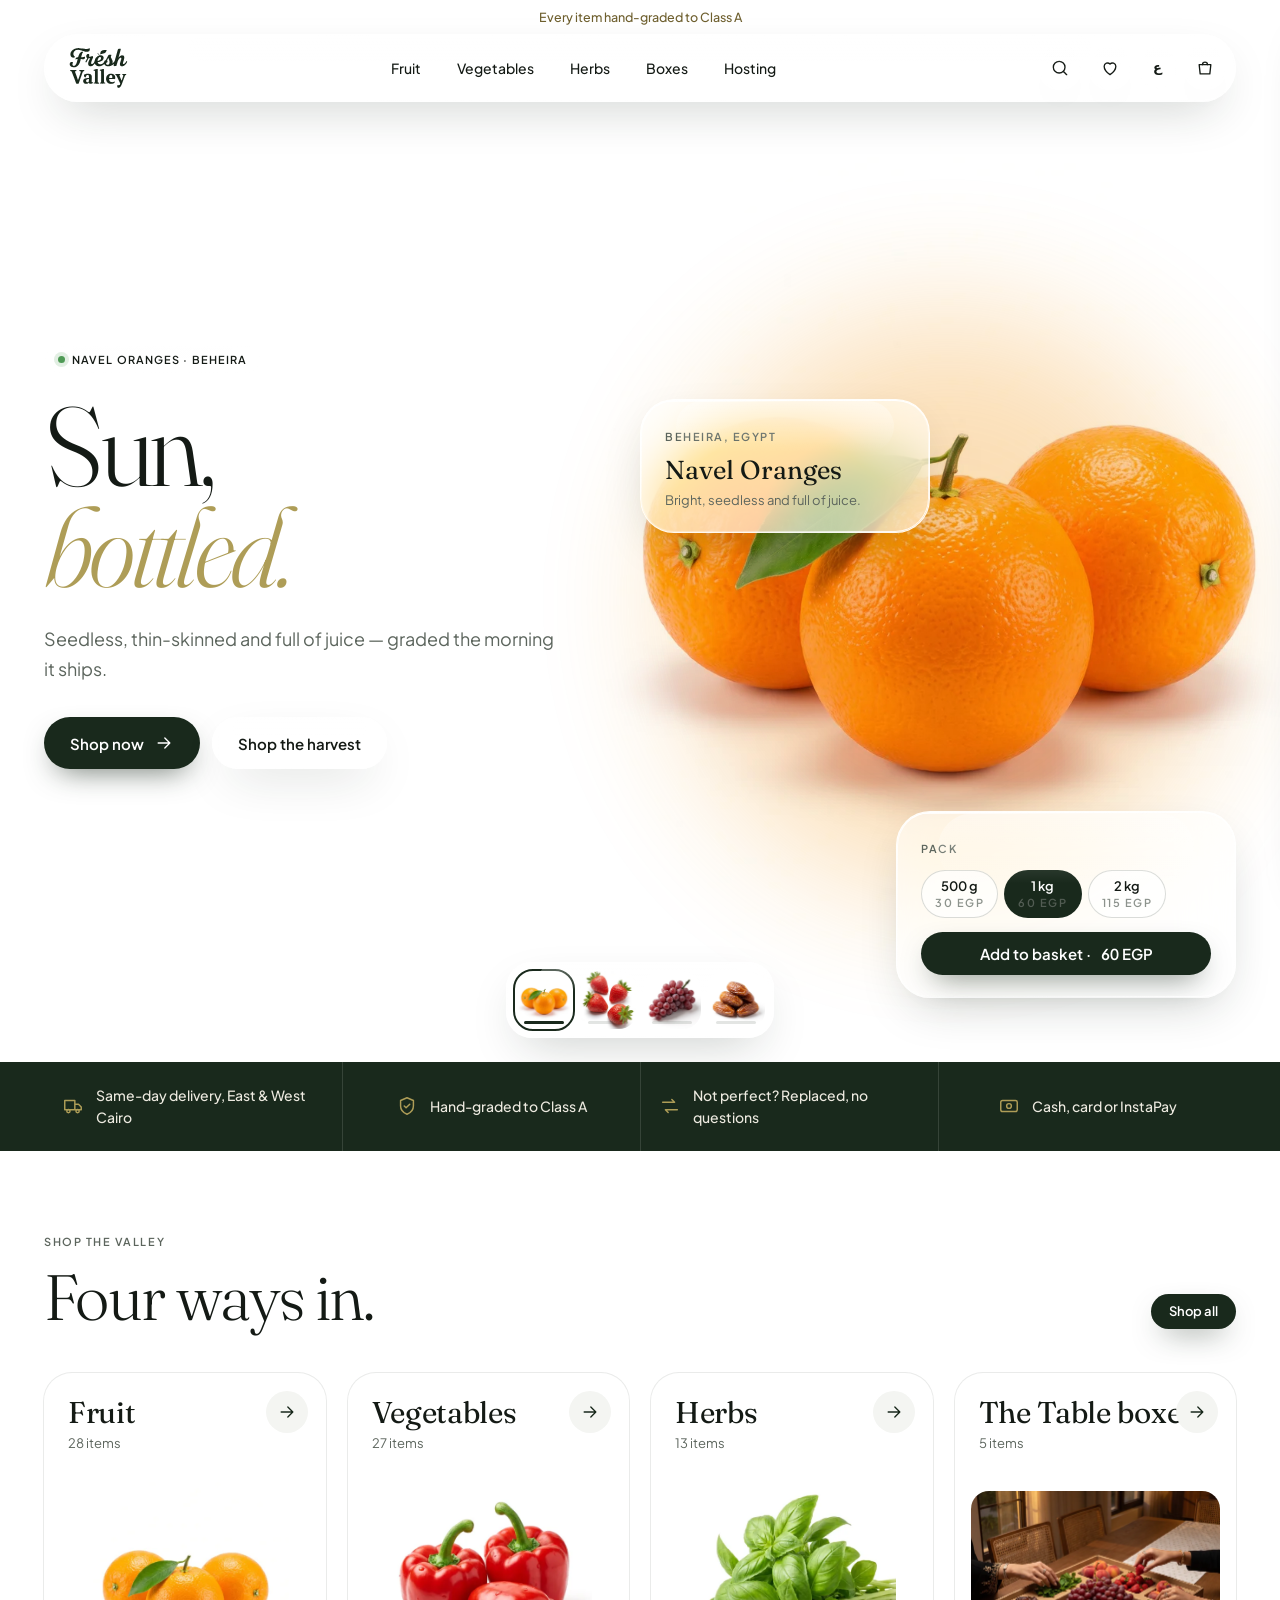
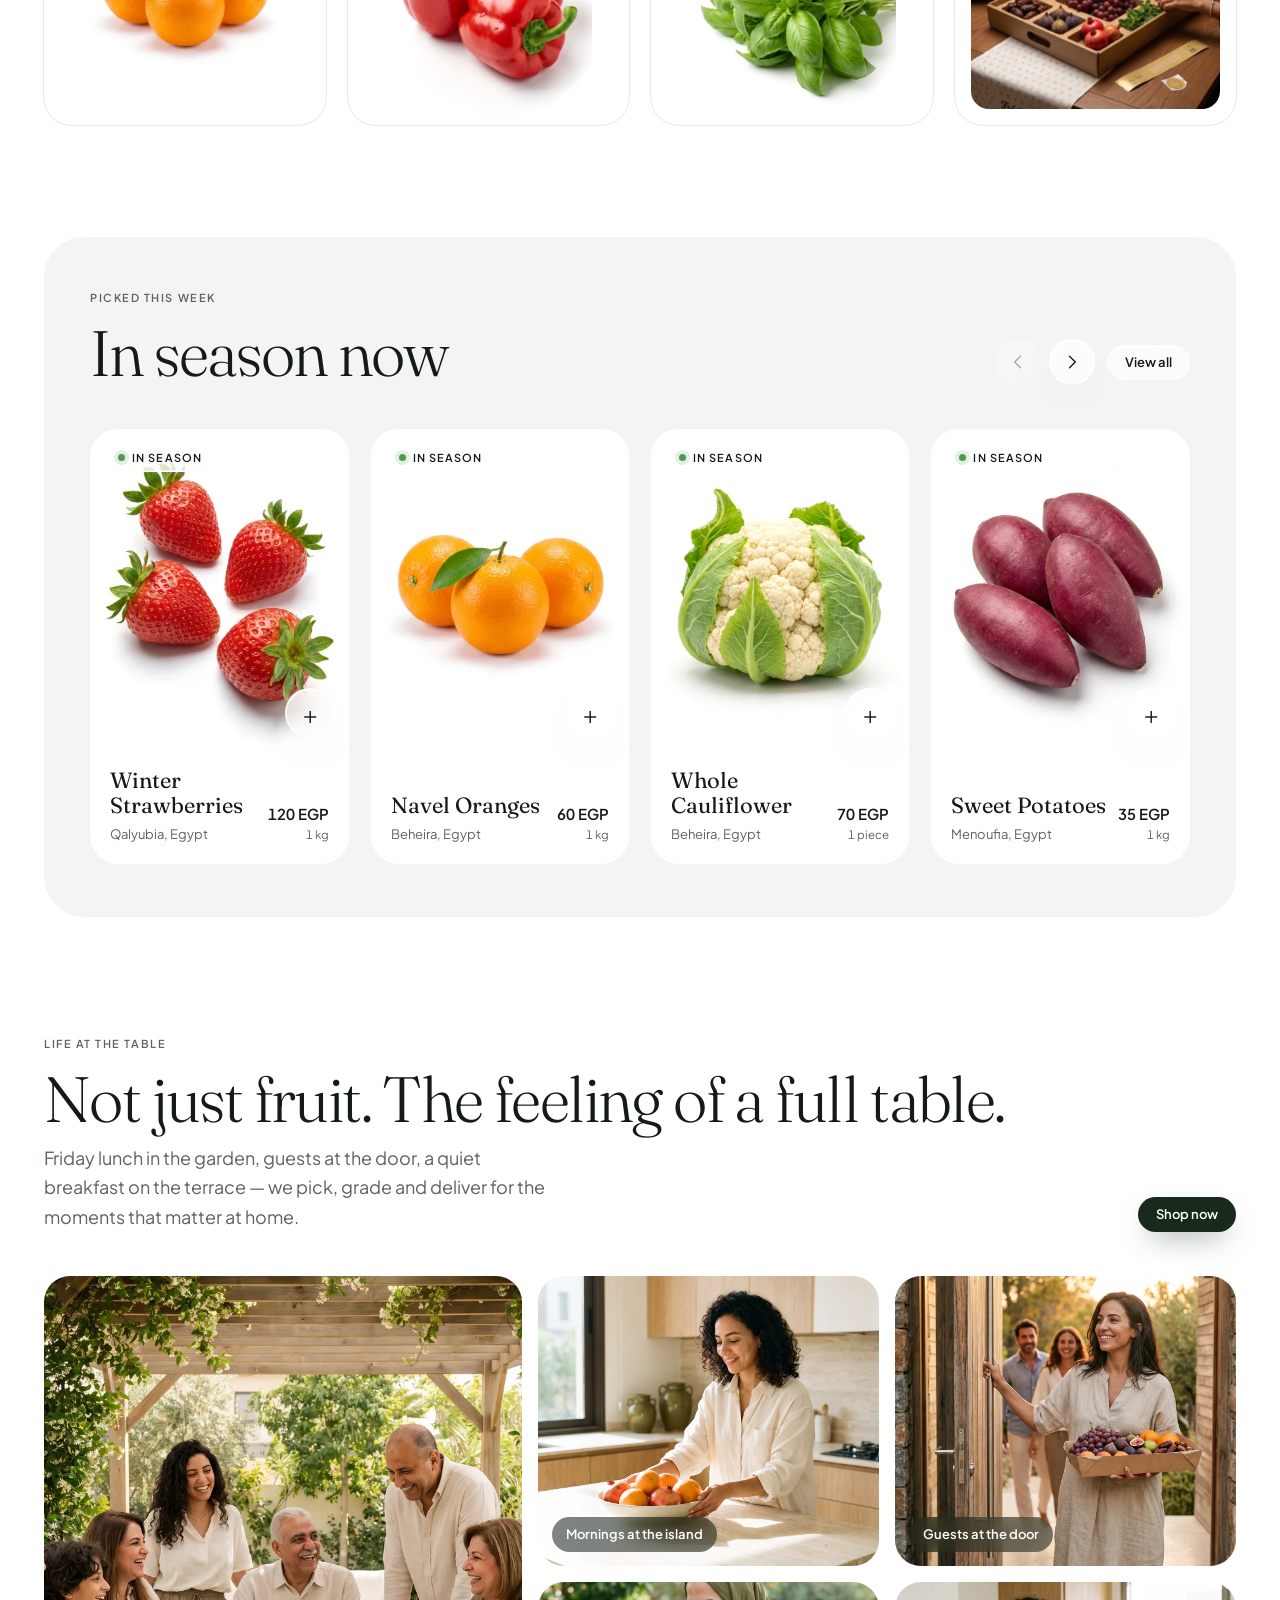
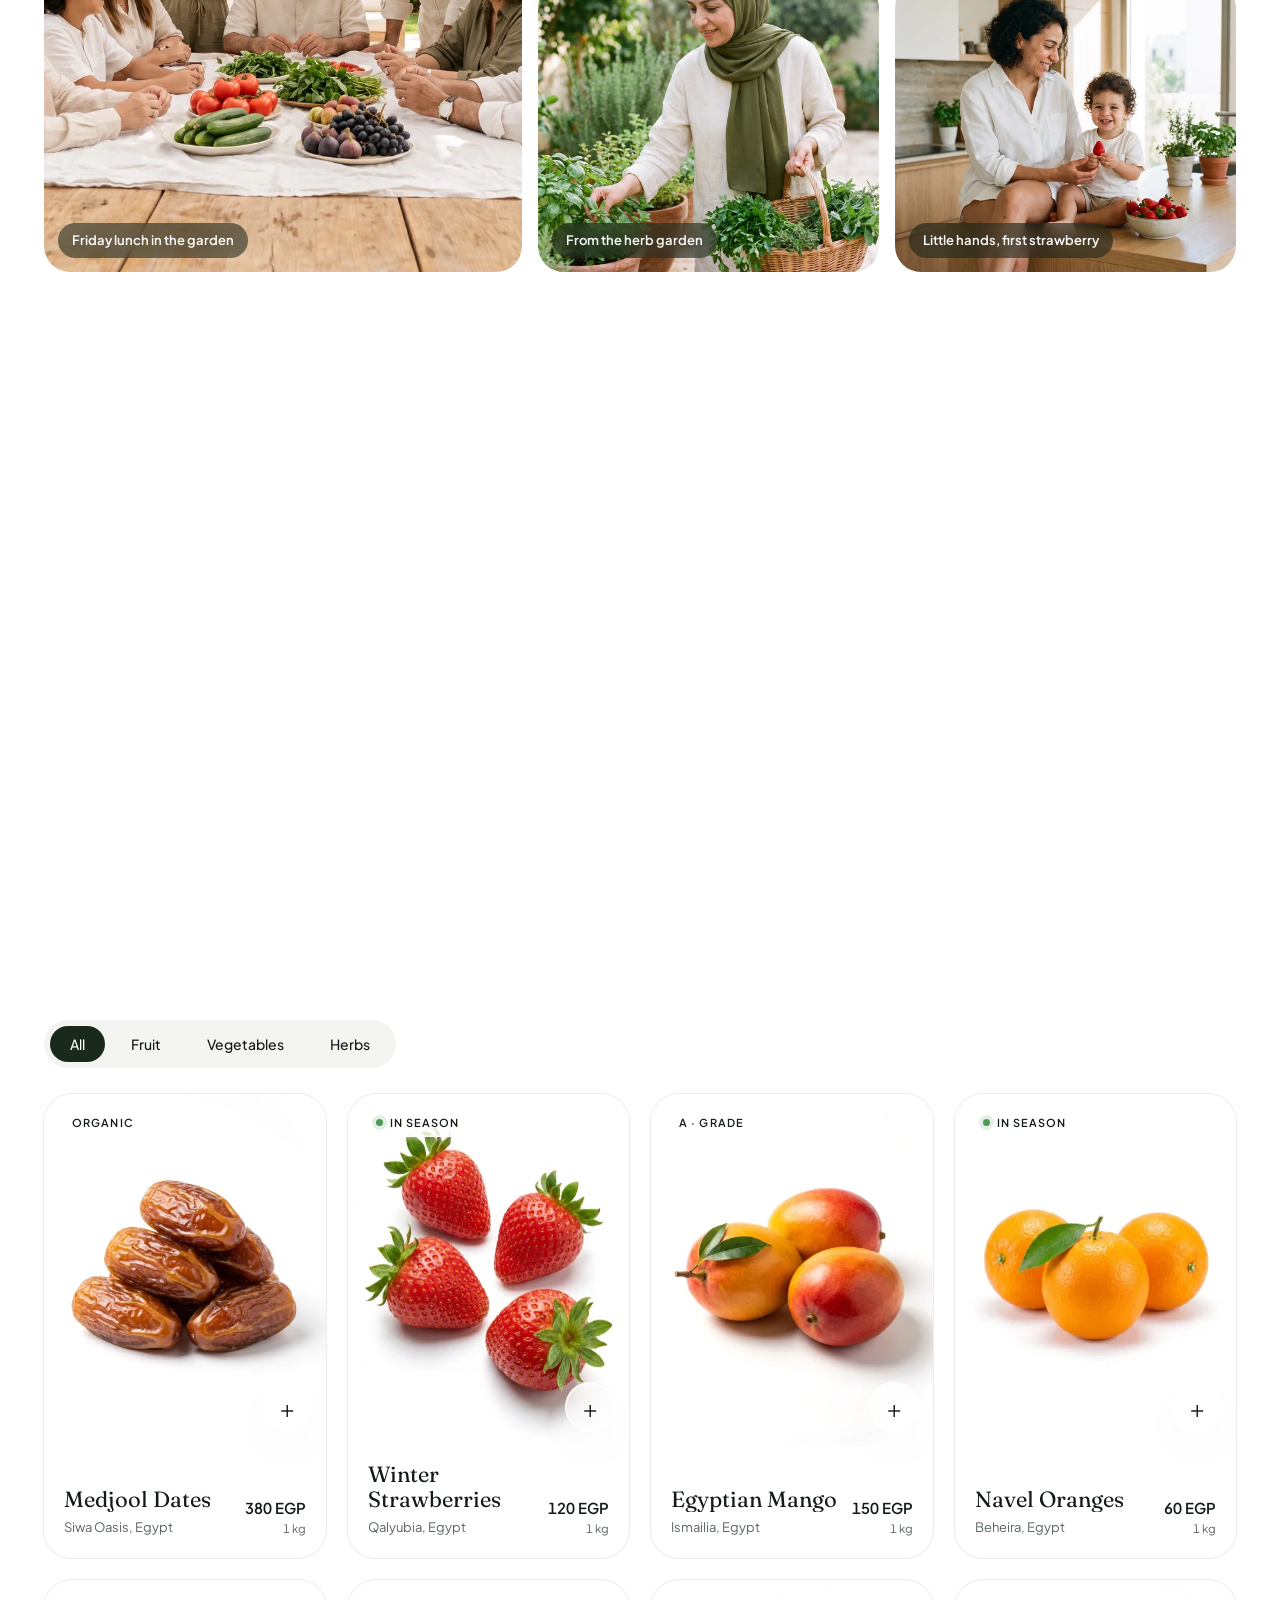
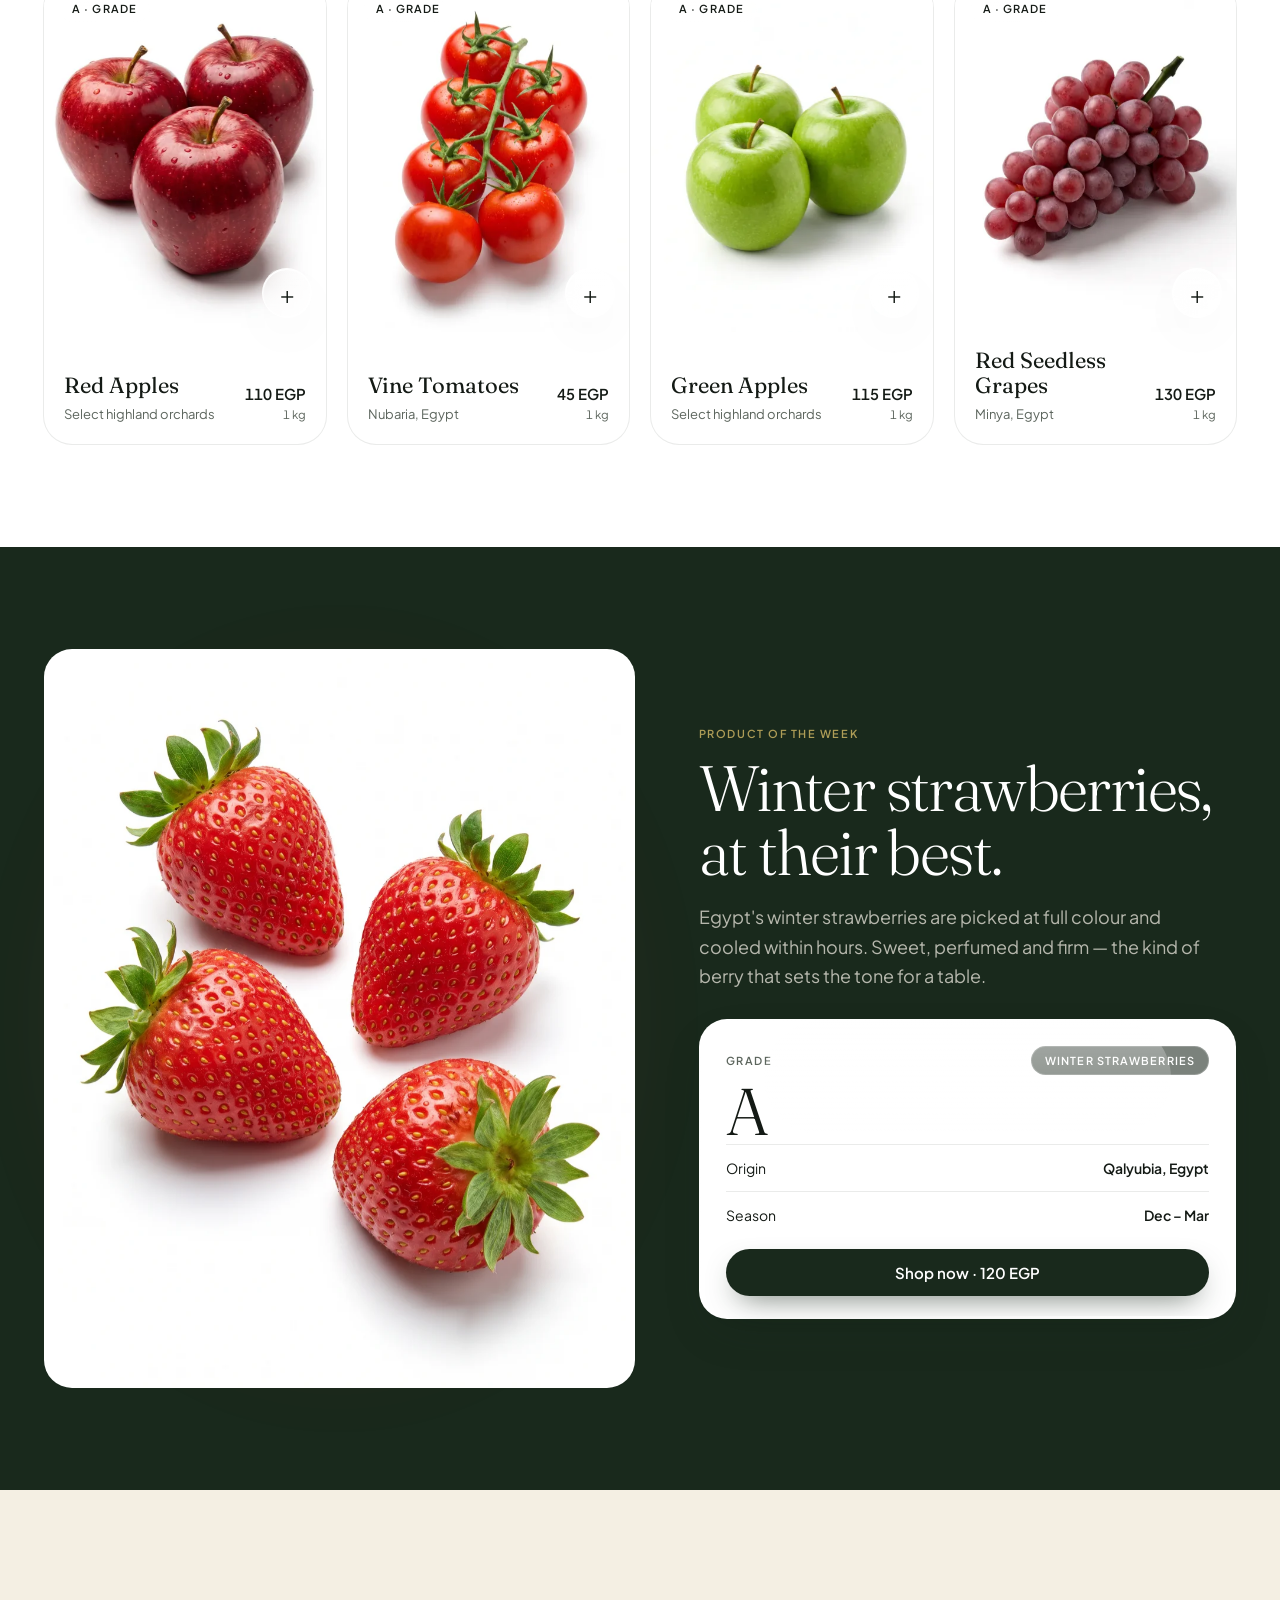
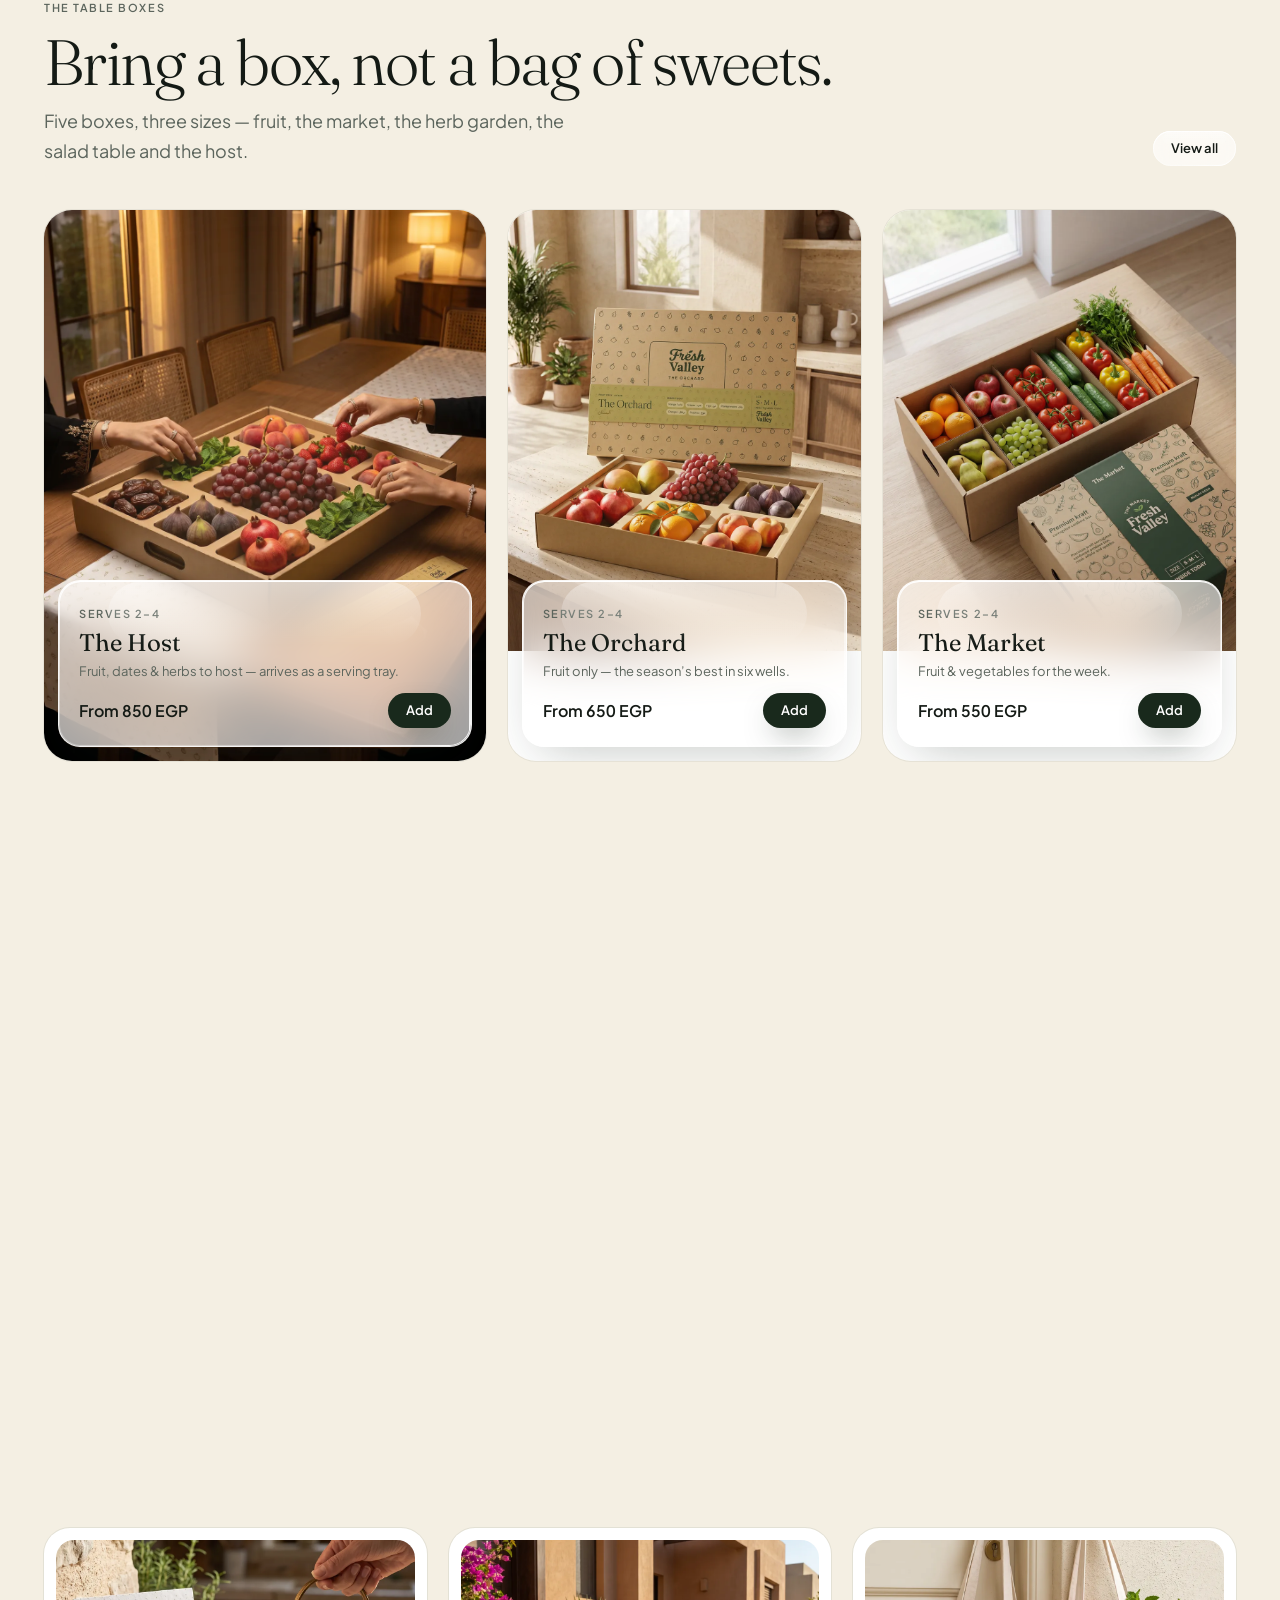
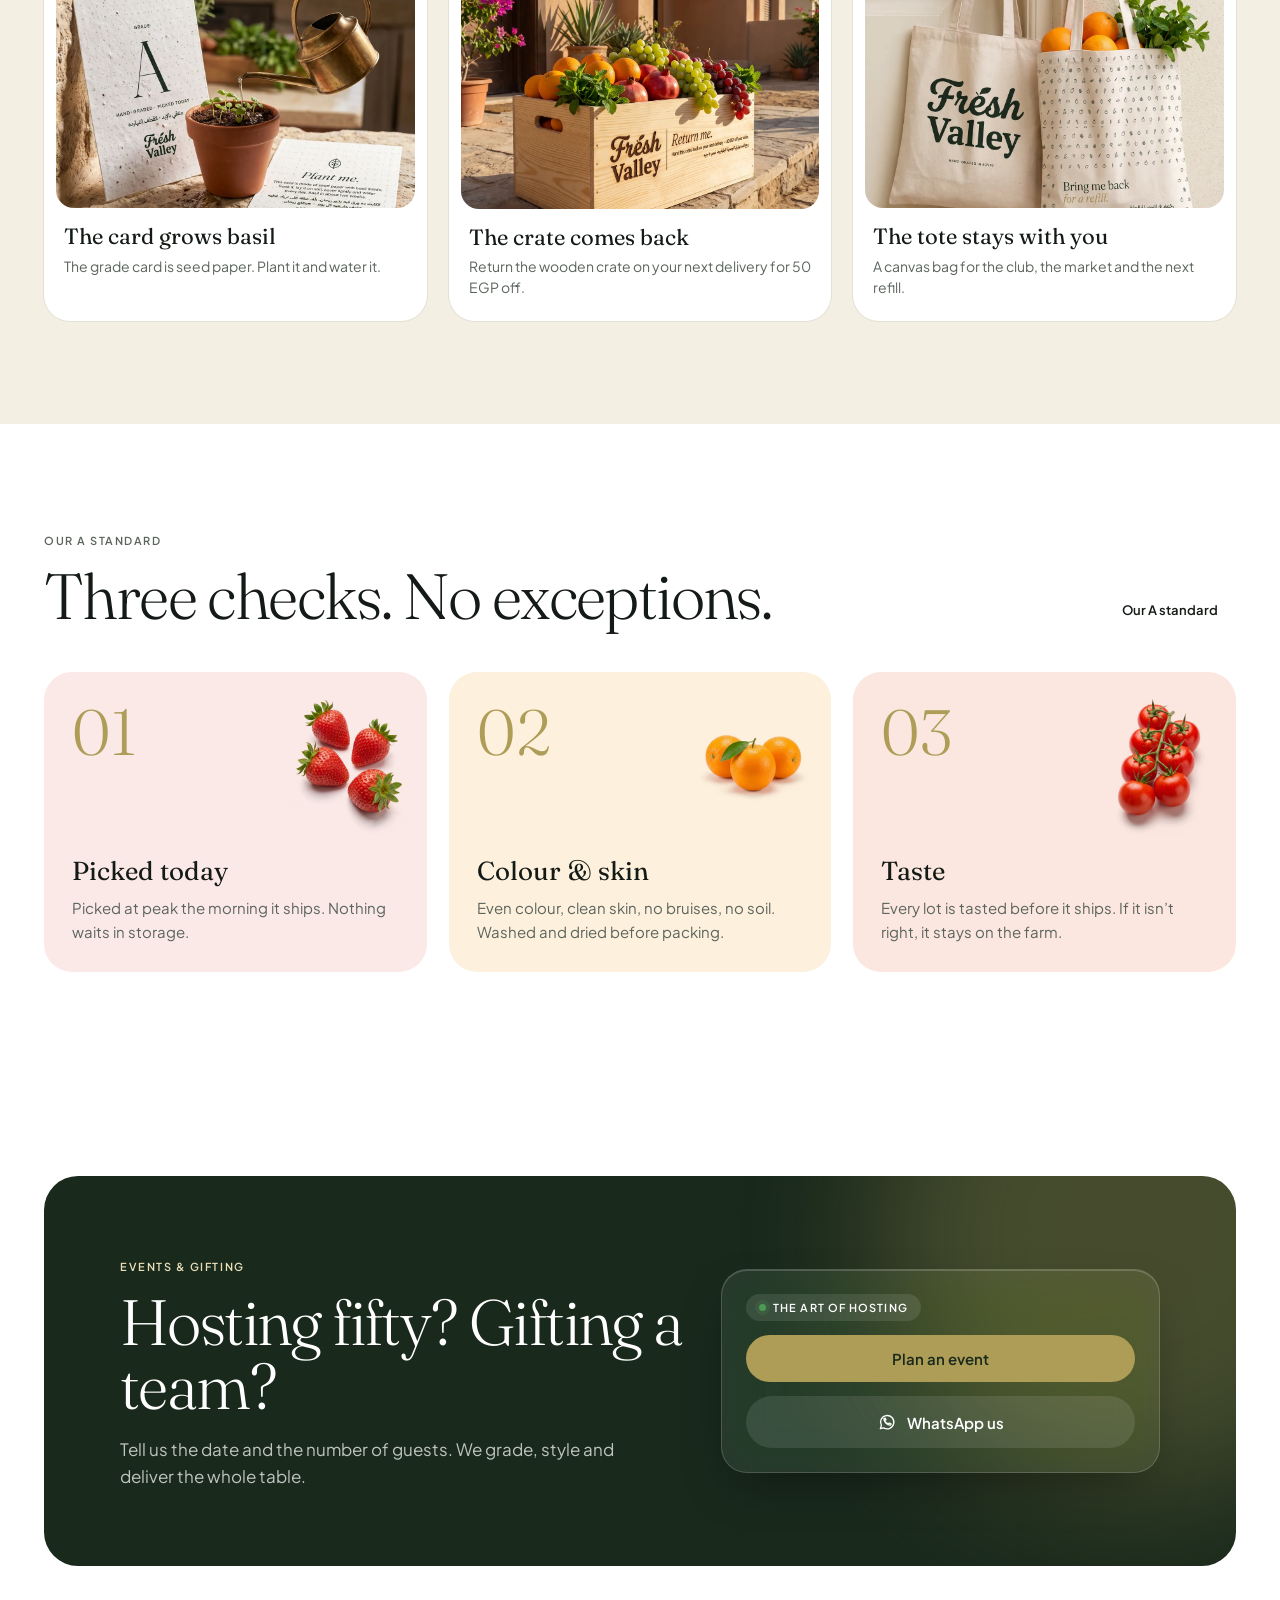
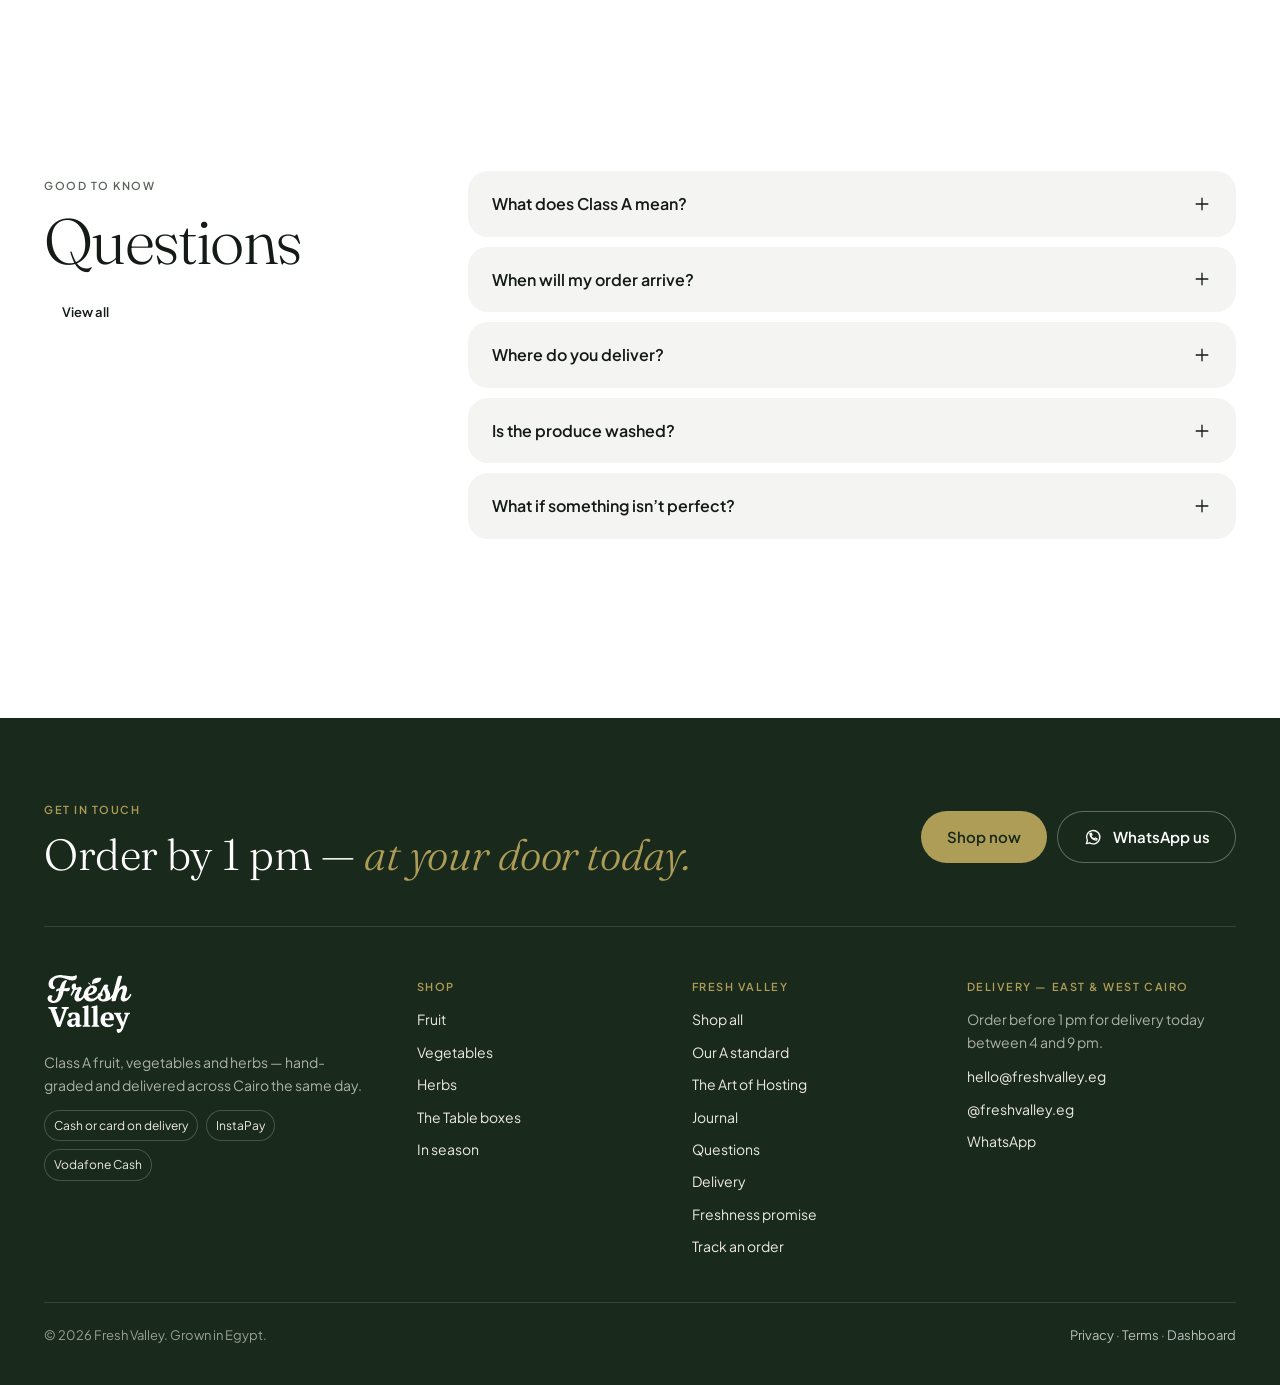
==== commit 80e8e04b: "Launch kit: box family (5 boxes x 3 sizes), lifestyle and second-life sections, extra photo angles, " ====
--- a/index.html
+++ b/index.html
@@ -18,7 +18,7 @@
 <link rel="preconnect" href="https://fonts.gstatic.com" crossorigin>
 <link rel="stylesheet" href="https://fonts.googleapis.com/css2?family=Fraunces:ital,opsz,wght@0,9..144,300;0,9..144,400;1,9..144,300;1,9..144,400&family=Plus+Jakarta+Sans:wght@400;500;600;700&family=IBM+Plex+Sans+Arabic:wght@300;400;500;600&display=swap">
 <link rel="preload" as="image" href="images/products/orange.webp" fetchpriority="high">
-<link rel="stylesheet" href="assets/css/store.css?v=6">
+<link rel="stylesheet" href="assets/css/store.css?v=7">
 <script>
   (function () { try { var l = JSON.parse(localStorage.getItem('fvg_lang')); if (l === 'ar') { document.documentElement.lang = 'ar'; document.documentElement.dir = 'rtl'; } } catch (e) {} })();
 </script>
@@ -27,10 +27,10 @@
 <body>
 <div id="app"><div style="min-height:100vh;display:grid;place-items:center;color:#5C655D;font:500 14px/1 'Plus Jakarta Sans',system-ui,sans-serif">Fresh Valley</div></div>
 <noscript><p style="padding:2rem;font-family:sans-serif">Fresh Valley needs JavaScript to show the shop. You can also order on WhatsApp.</p></noscript>
-<script src="assets/js/defaults.js?v=8"></script>
+<script src="assets/js/defaults.js?v=9"></script>
 <script src="assets/js/core.js?v=4"></script>
 <script src="assets/js/track.js?v=1"></script>
-<script src="assets/js/store.js?v=6"></script>
+<script src="assets/js/store.js?v=7"></script>
 <script>FVS.boot();</script>
 </body>
 </html>
--- a/assets/css/store.css
+++ b/assets/css/store.css
@@ -682,3 +682,31 @@
 .door .arr, .door--dark .arr { background: var(--mist); color: var(--forest); }
 .door:hover { box-shadow: 0 0 0 1px var(--line), 0 24px 50px -28px rgba(25, 41, 28, .35); }
 .door--dark > img { mix-blend-mode: multiply; left: 6%; right: 6%; bottom: 0; width: 88%; height: 74%; border-radius: 0; object-fit: contain; object-position: bottom; -webkit-mask: radial-gradient(closest-side, #000 78%, transparent); mask: radial-gradient(closest-side, #000 78%, transparent); }
+
+/* ── v6 launch: angles, lifestyle, second life ── */
+.pdp__thumbs { display: flex; gap: 10px; margin-top: 14px; }
+.pdp__thumbs button { width: 84px; aspect-ratio: 4/5; border-radius: 14px; overflow: hidden; background: #fff; border: 1px solid var(--line, rgba(25,41,28,.12)); padding: 0; cursor: pointer; transition: border-color .2s; }
+.pdp__thumbs button.on { border-color: var(--forest, #19291C); box-shadow: 0 0 0 1px var(--forest, #19291C); }
+.pdp__thumbs img { width: 100%; height: 100%; object-fit: cover; }
+img[src*="images/boxes/"], img[src*="images/life/"] { mix-blend-mode: normal !important; object-fit: cover; }
+.pc__well img[src*="images/boxes/"], .bx__img img[src*="images/boxes/"] { width: 100%; height: 100%; }
+.life { display: grid; grid-template-columns: 1.4fr 1fr 1fr; grid-template-rows: repeat(2, minmax(0, 1fr)); gap: 16px; aspect-ratio: 16/8; }
+.life__i { position: relative; margin: 0; border-radius: 26px; overflow: hidden; background: #EDE8DC; }
+.life__i--big { grid-row: span 2; }
+.life__i img { width: 100%; height: 100%; object-fit: cover; display: block; transition: transform .6s var(--ease, ease); }
+.life__i figcaption { position: absolute; left: 14px; bottom: 14px; right: 14px; font: 600 13px/1.3 var(--sans, 'Plus Jakarta Sans'); color: #fff; padding: 9px 14px; border-radius: 999px; background: rgba(20,32,22,.55); backdrop-filter: blur(10px); -webkit-backdrop-filter: blur(10px); width: max-content; max-width: calc(100% - 28px); }
+.reuse { display: grid; grid-template-columns: repeat(3, minmax(0, 1fr)); gap: 22px; }
+.reuse__i { background: #fff; border-radius: 26px; padding: 12px 12px 22px; box-shadow: 0 0 0 1px rgba(25,41,28,.07); }
+.reuse__img { aspect-ratio: 4/3; border-radius: 18px; overflow: hidden; background: #EDE8DC; }
+.reuse__img img { width: 100%; height: 100%; object-fit: cover; display: block; }
+.reuse__i h3 { font: 400 22px/1.15 var(--serif, 'Fraunces'); margin: 16px 8px 6px; }
+.reuse__i p { margin: 0 8px; color: var(--mute, #5C655D); font-size: 14px; line-height: 1.55; }
+@media (max-width: 900px) {
+  .life { grid-template-columns: 1fr 1fr; grid-template-rows: none; aspect-ratio: auto; }
+  .life__i { aspect-ratio: 4/5; } .life__i--big { grid-column: span 2; grid-row: auto; aspect-ratio: 4/3; }
+  .reuse { grid-template-columns: 1fr 1fr; gap: 14px; }
+}
+@media (max-width: 560px) { .reuse { grid-template-columns: 1fr; } .pdp__thumbs button { width: 68px; } }
+.door > img[src*="images/boxes/"] { -webkit-mask: none !important; mask: none !important; mix-blend-mode: normal !important; left: 16px; right: 16px; bottom: 16px; width: calc(100% - 32px); height: 62%; border-radius: 18px; object-fit: cover; object-position: center; }
+.ph__img[src*="images/boxes/"] { -webkit-mask: none !important; mask: none !important; inset-inline-end: clamp(16px, 4vw, 60px); top: 24px; bottom: 24px; height: calc(100% - 48px); width: min(30vw, 360px); object-fit: cover; border-radius: 26px; }
+@media (max-width: 900px) { .ph__img[src*="images/boxes/"] { display: none; } }
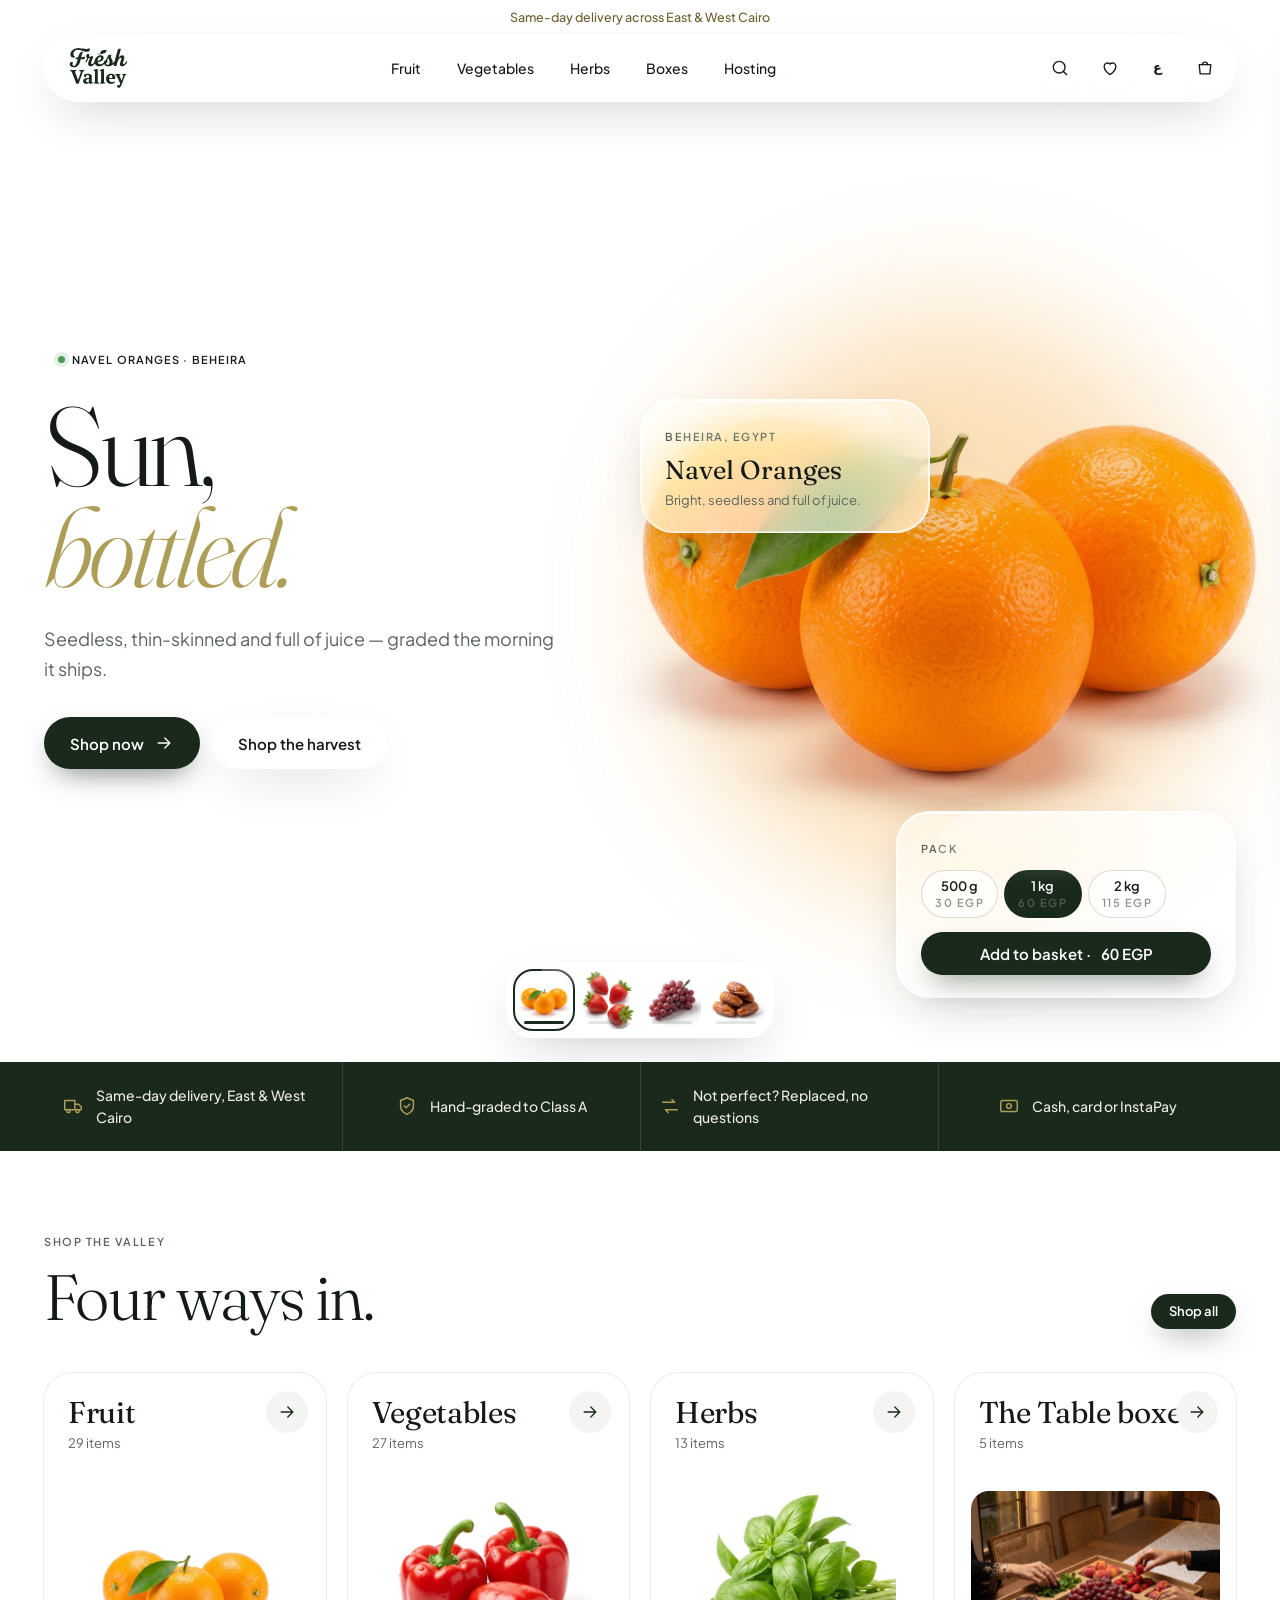
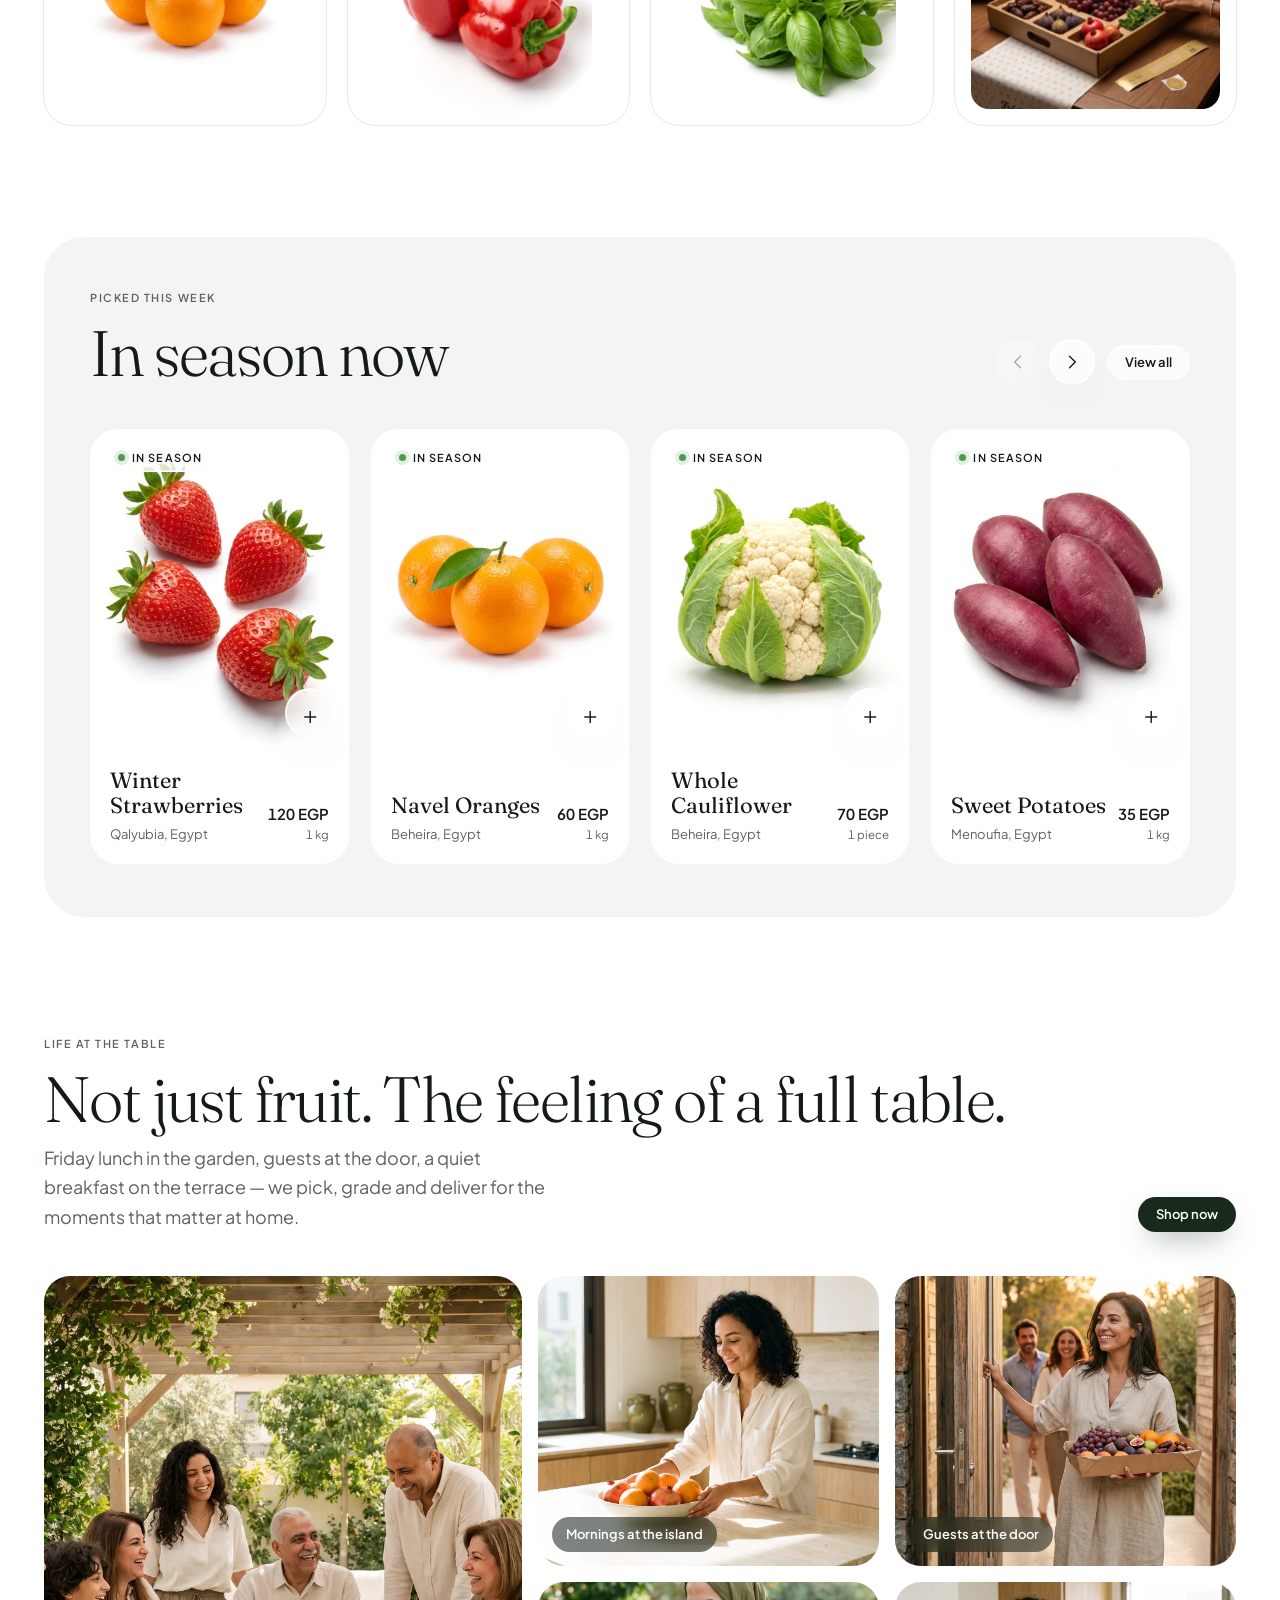
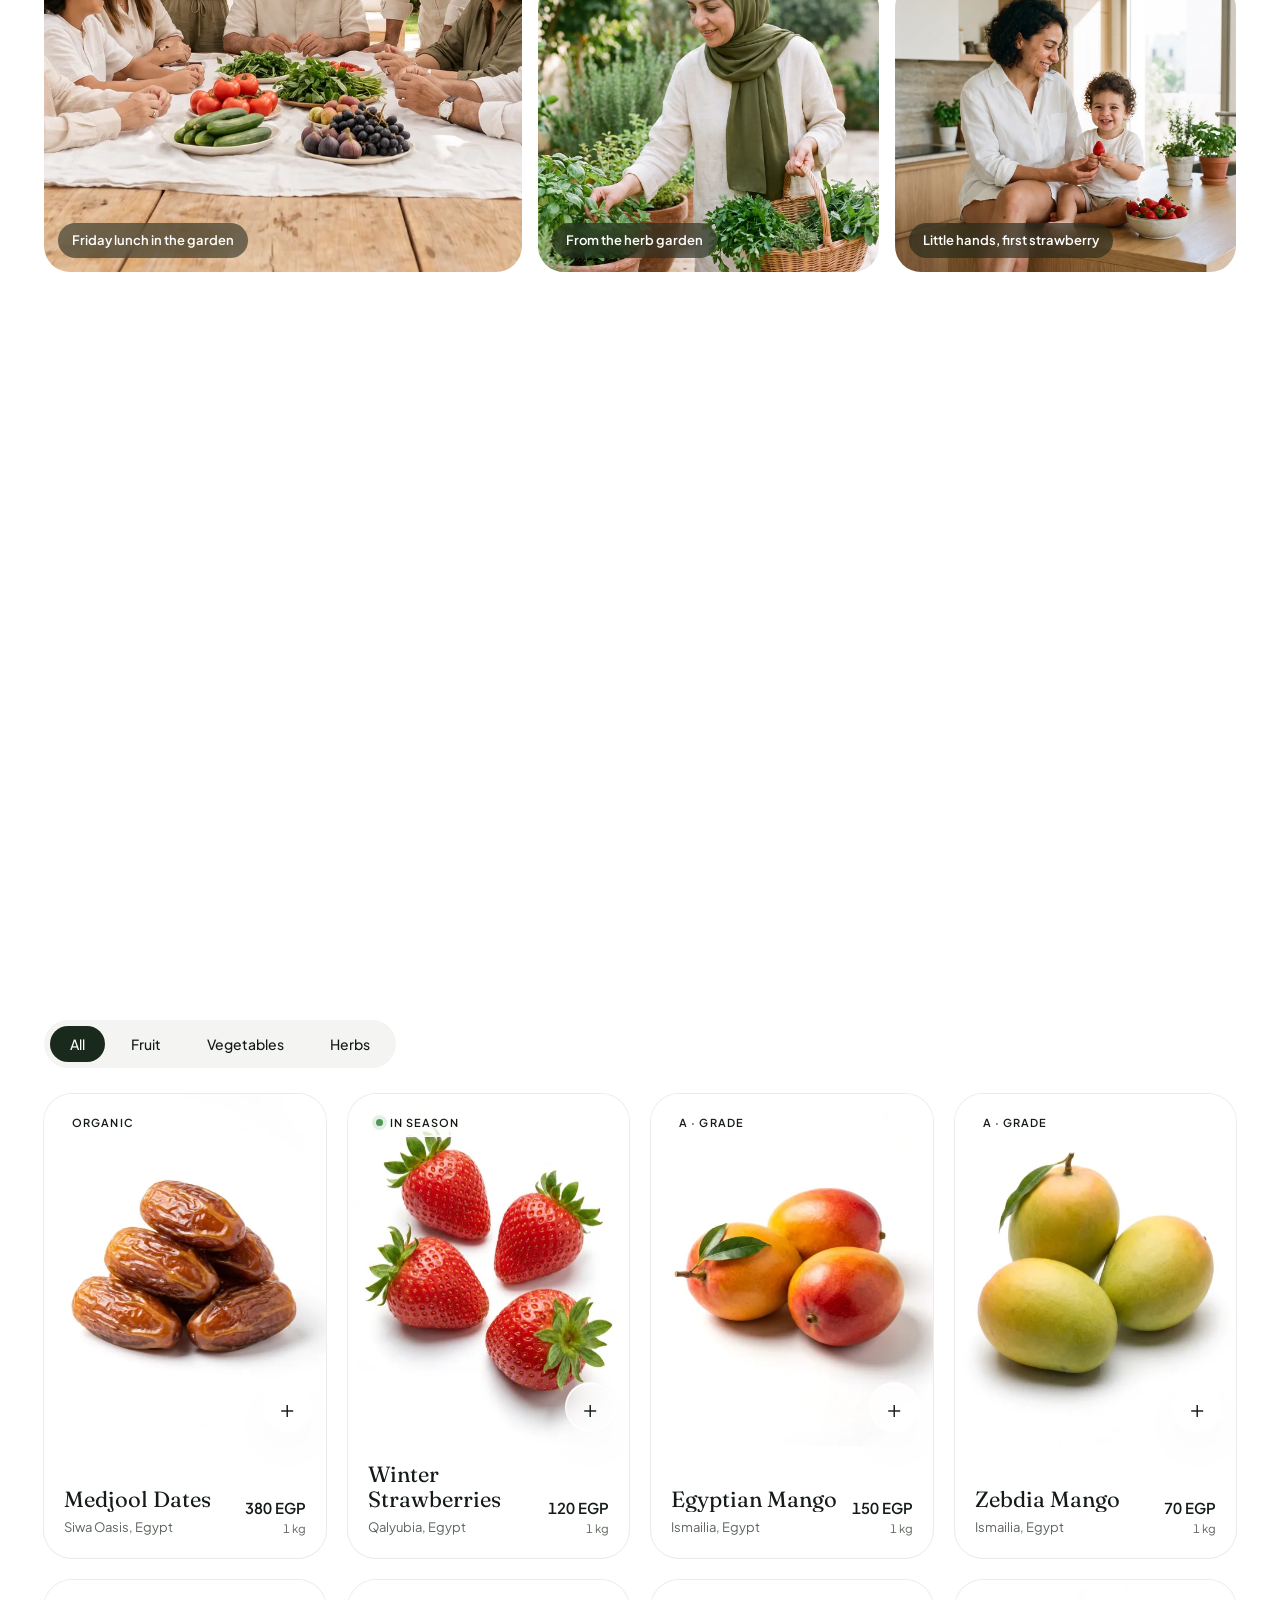
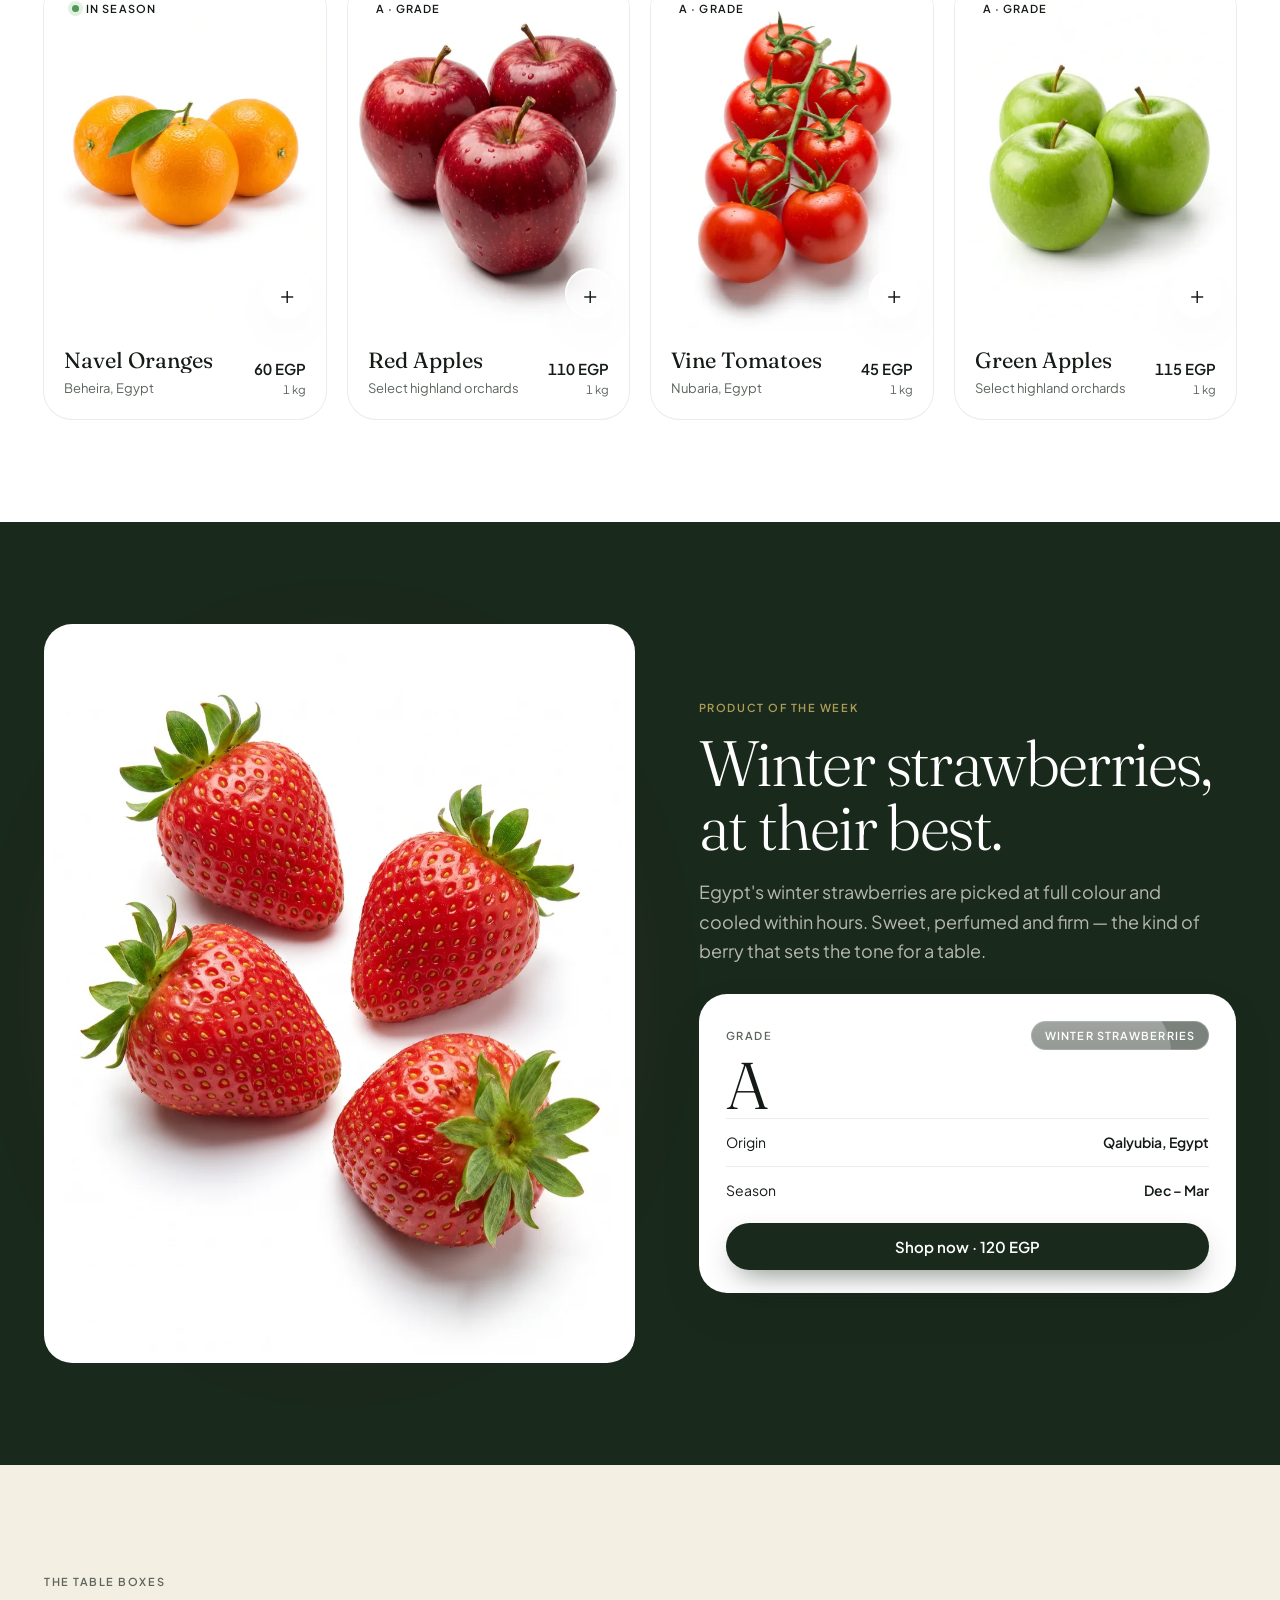
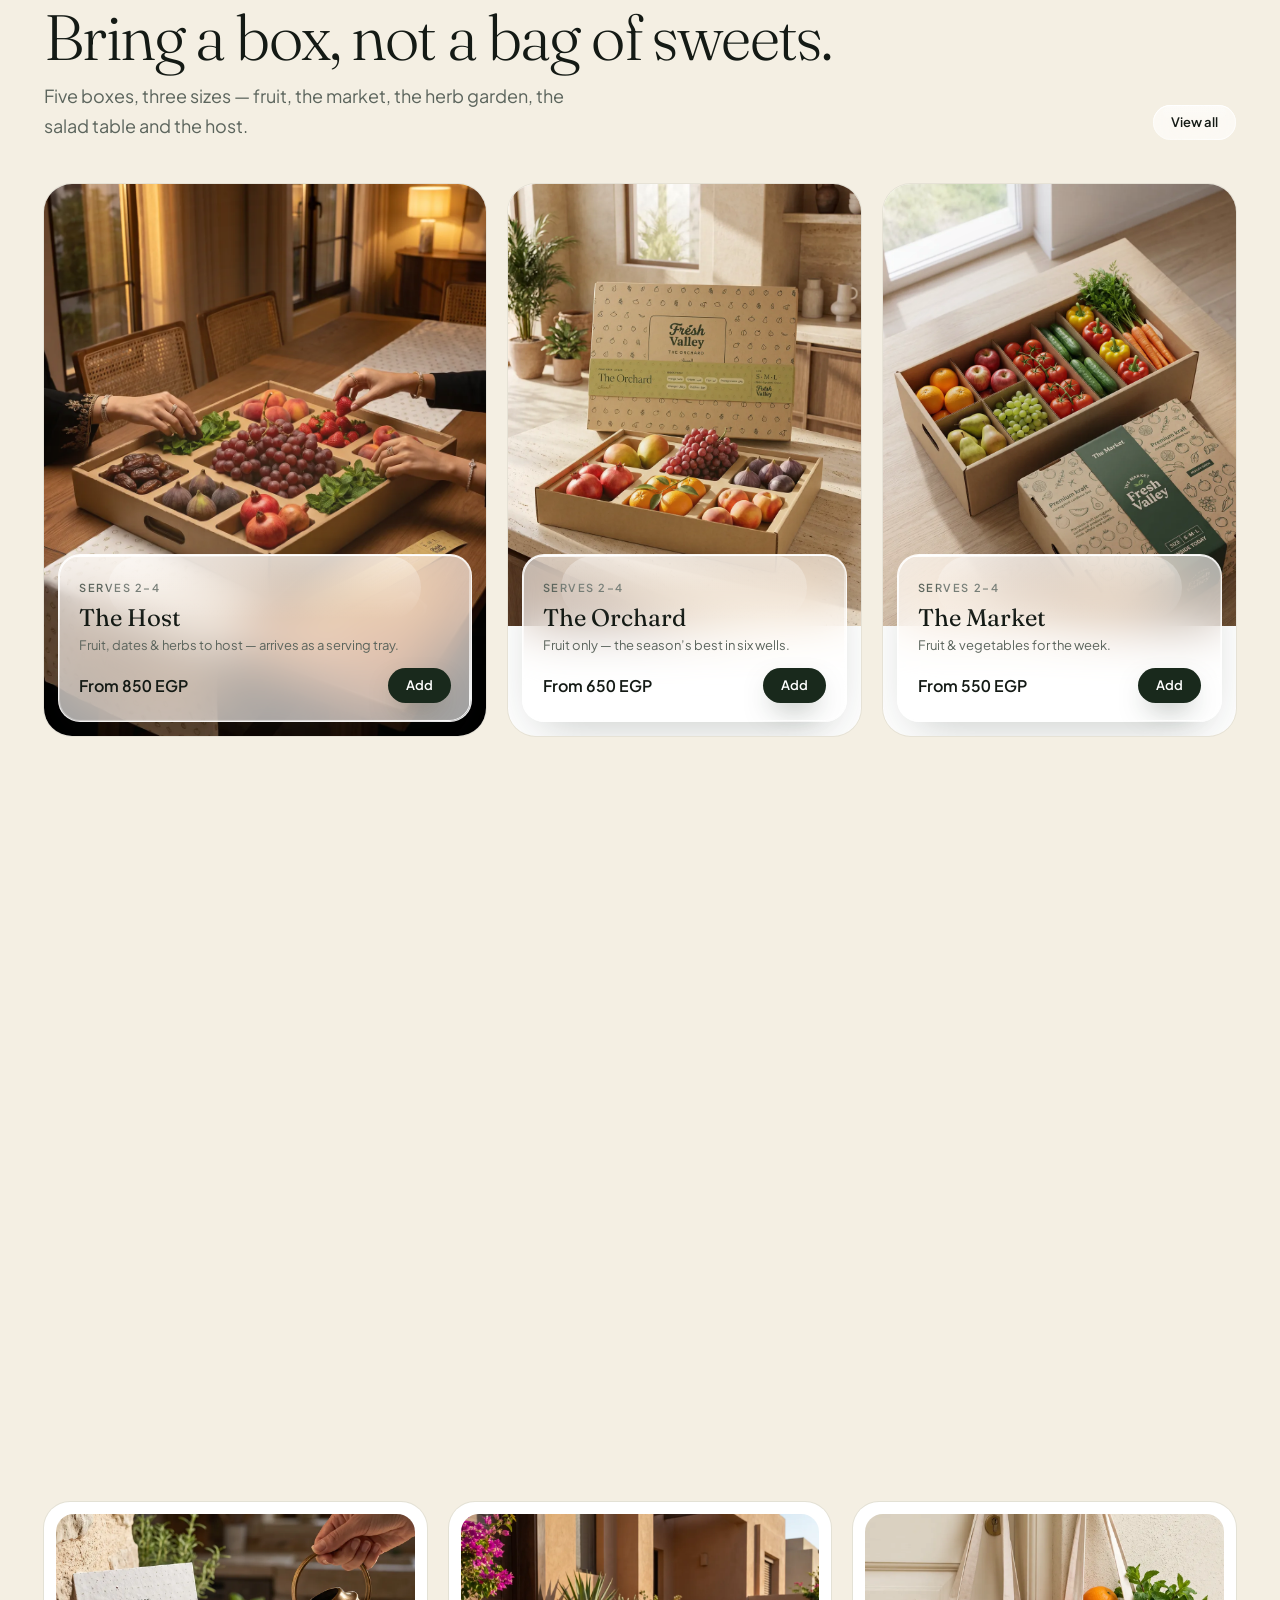
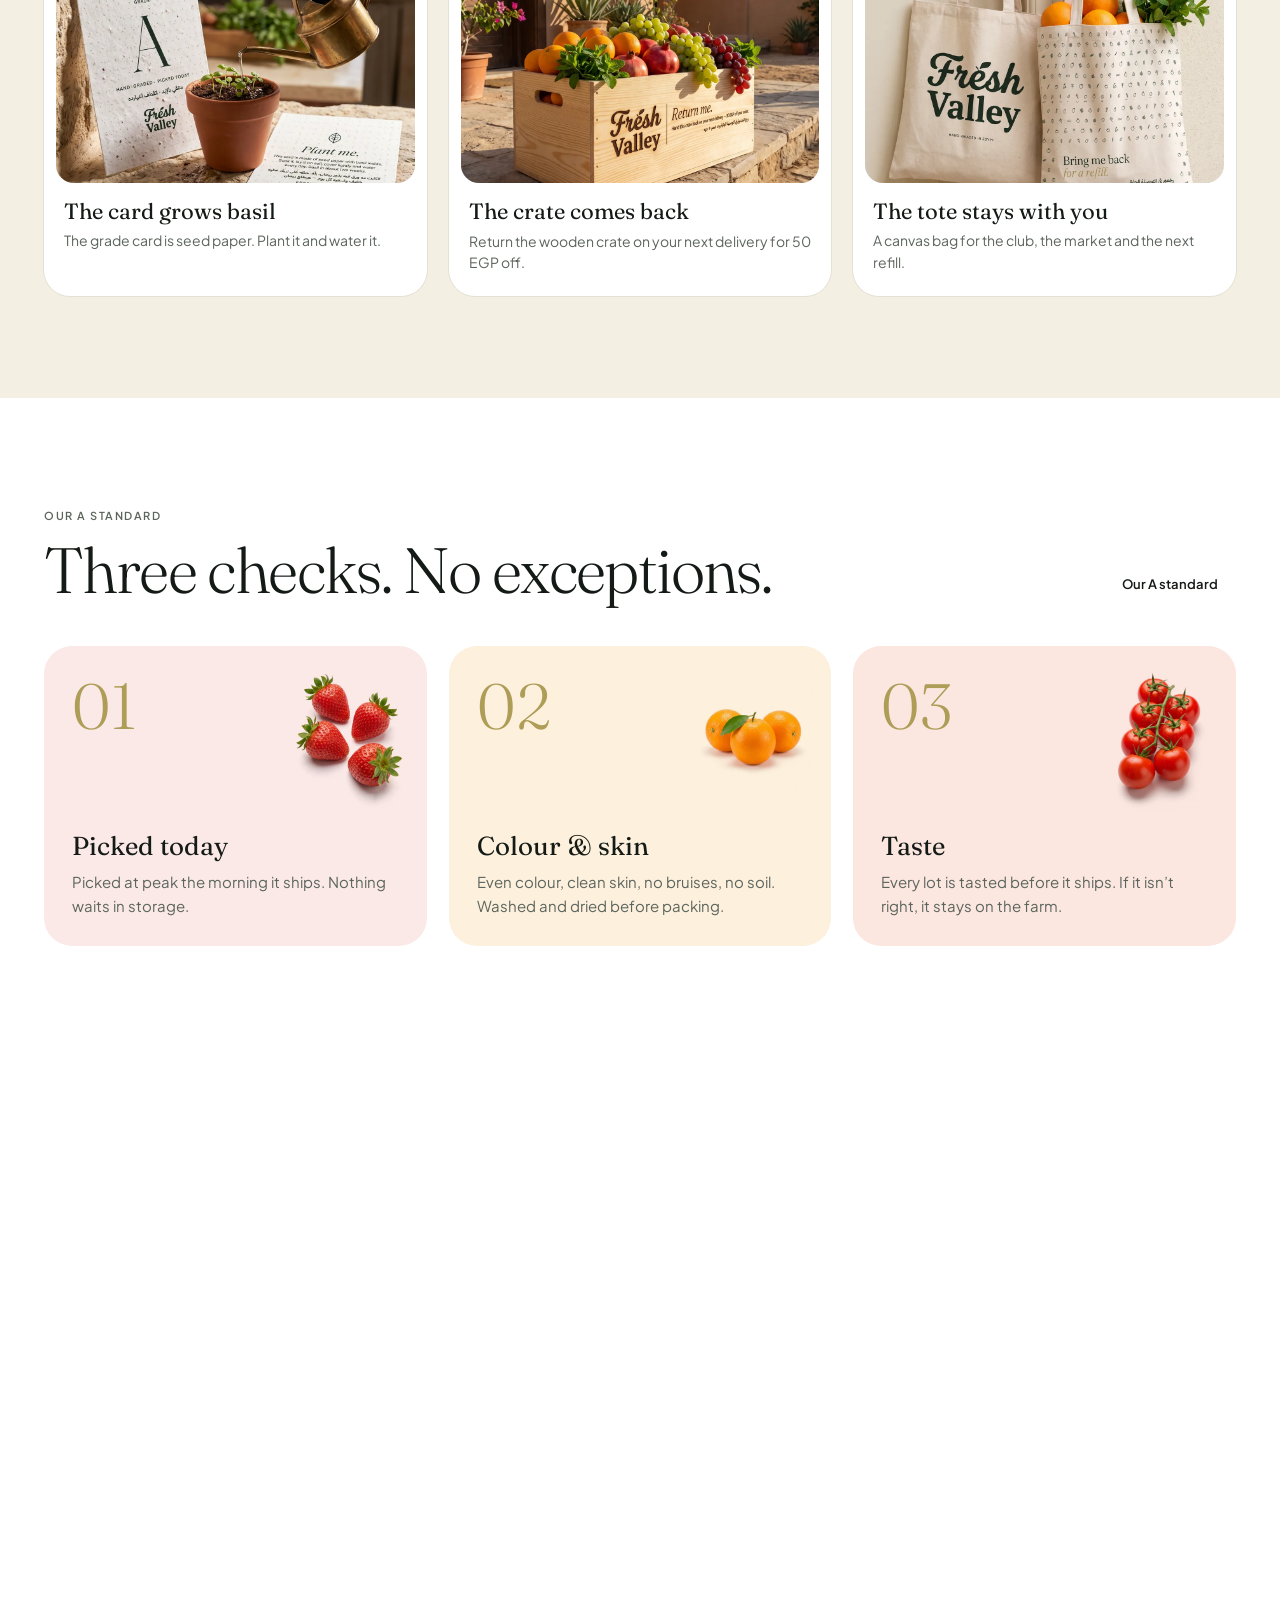
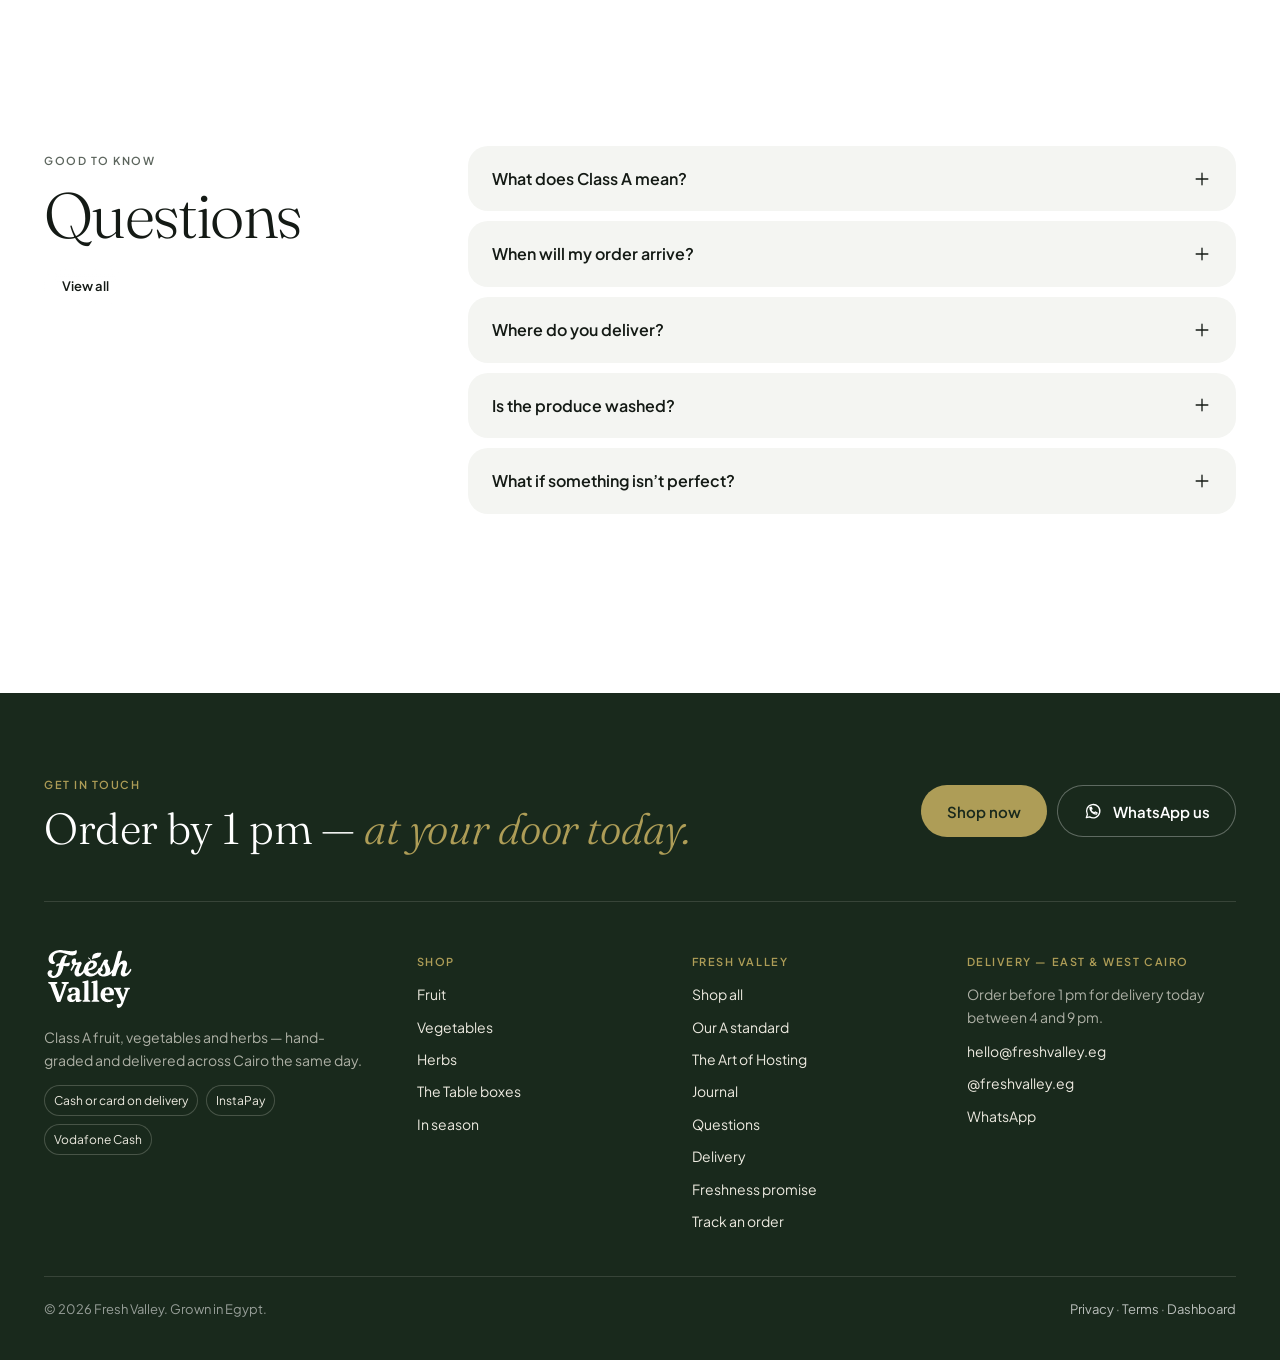
==== commit 3f5d697f: "Zebdia mango, two extra angles for every product, journal on lifestyle photos, clean page headers Co" ====
--- a/index.html
+++ b/index.html
@@ -18,7 +18,7 @@
 <link rel="preconnect" href="https://fonts.gstatic.com" crossorigin>
 <link rel="stylesheet" href="https://fonts.googleapis.com/css2?family=Fraunces:ital,opsz,wght@0,9..144,300;0,9..144,400;1,9..144,300;1,9..144,400&family=Plus+Jakarta+Sans:wght@400;500;600;700&family=IBM+Plex+Sans+Arabic:wght@300;400;500;600&display=swap">
 <link rel="preload" as="image" href="images/products/orange.webp" fetchpriority="high">
-<link rel="stylesheet" href="assets/css/store.css?v=7">
+<link rel="stylesheet" href="assets/css/store.css?v=8">
 <script>
   (function () { try { var l = JSON.parse(localStorage.getItem('fvg_lang')); if (l === 'ar') { document.documentElement.lang = 'ar'; document.documentElement.dir = 'rtl'; } } catch (e) {} })();
 </script>
@@ -27,10 +27,10 @@
 <body>
 <div id="app"><div style="min-height:100vh;display:grid;place-items:center;color:#5C655D;font:500 14px/1 'Plus Jakarta Sans',system-ui,sans-serif">Fresh Valley</div></div>
 <noscript><p style="padding:2rem;font-family:sans-serif">Fresh Valley needs JavaScript to show the shop. You can also order on WhatsApp.</p></noscript>
-<script src="assets/js/defaults.js?v=9"></script>
+<script src="assets/js/defaults.js?v=10"></script>
 <script src="assets/js/core.js?v=4"></script>
 <script src="assets/js/track.js?v=1"></script>
-<script src="assets/js/store.js?v=7"></script>
+<script src="assets/js/store.js?v=8"></script>
 <script>FVS.boot();</script>
 </body>
 </html>
--- a/assets/css/store.css
+++ b/assets/css/store.css
@@ -710,3 +710,7 @@
 .door > img[src*="images/boxes/"] { -webkit-mask: none !important; mask: none !important; mix-blend-mode: normal !important; left: 16px; right: 16px; bottom: 16px; width: calc(100% - 32px); height: 62%; border-radius: 18px; object-fit: cover; object-position: center; }
 .ph__img[src*="images/boxes/"] { -webkit-mask: none !important; mask: none !important; inset-inline-end: clamp(16px, 4vw, 60px); top: 24px; bottom: 24px; height: calc(100% - 48px); width: min(30vw, 360px); object-fit: cover; border-radius: 26px; }
 @media (max-width: 900px) { .ph__img[src*="images/boxes/"] { display: none; } }
+/* v8: page headers — no glow behind the product, so the photo's white ground melts into the page */
+.ph .halo { display: none !important; }
+.ph__img:not([src*="images/boxes/"]) { -webkit-mask: radial-gradient(closest-side, #000 72%, transparent) !important; mask: radial-gradient(closest-side, #000 72%, transparent) !important; mix-blend-mode: multiply; }
+.jc__img img[src*="images/life/"] { width: 100%; height: 100%; object-fit: cover; }
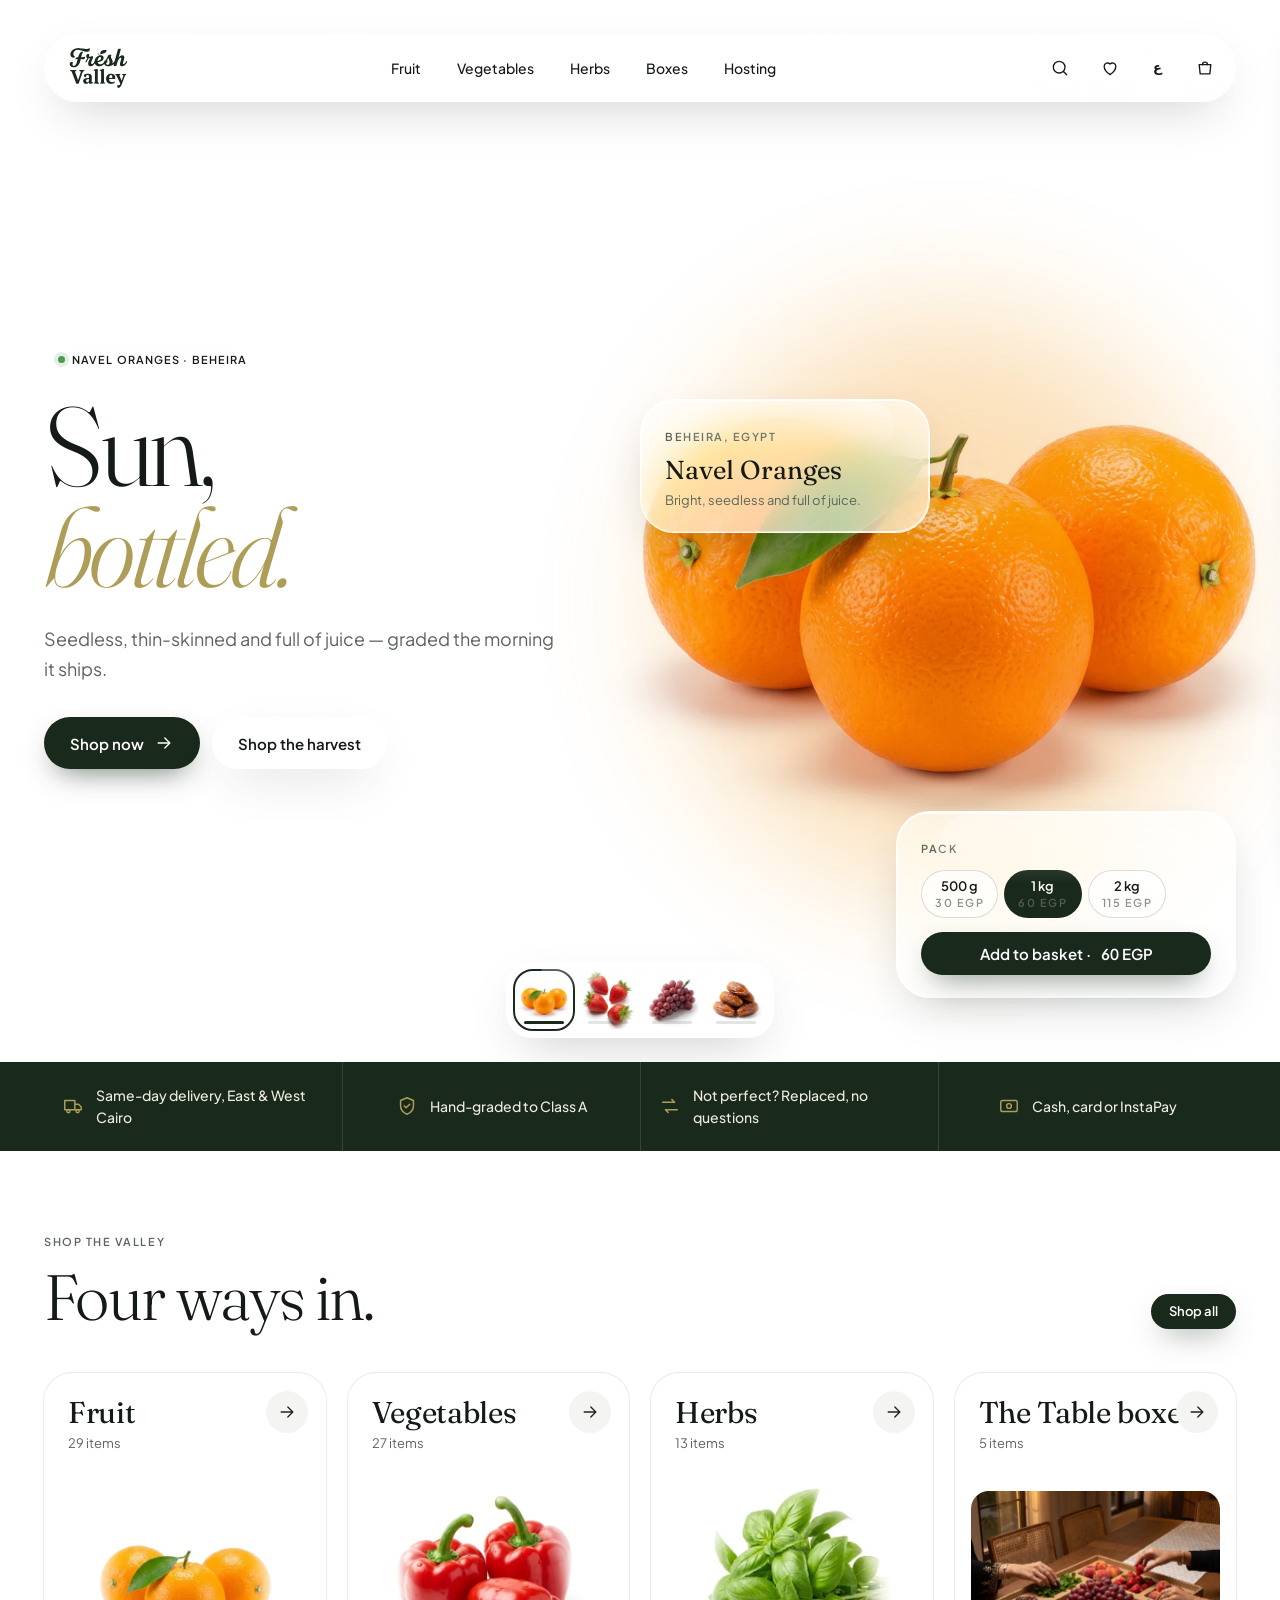
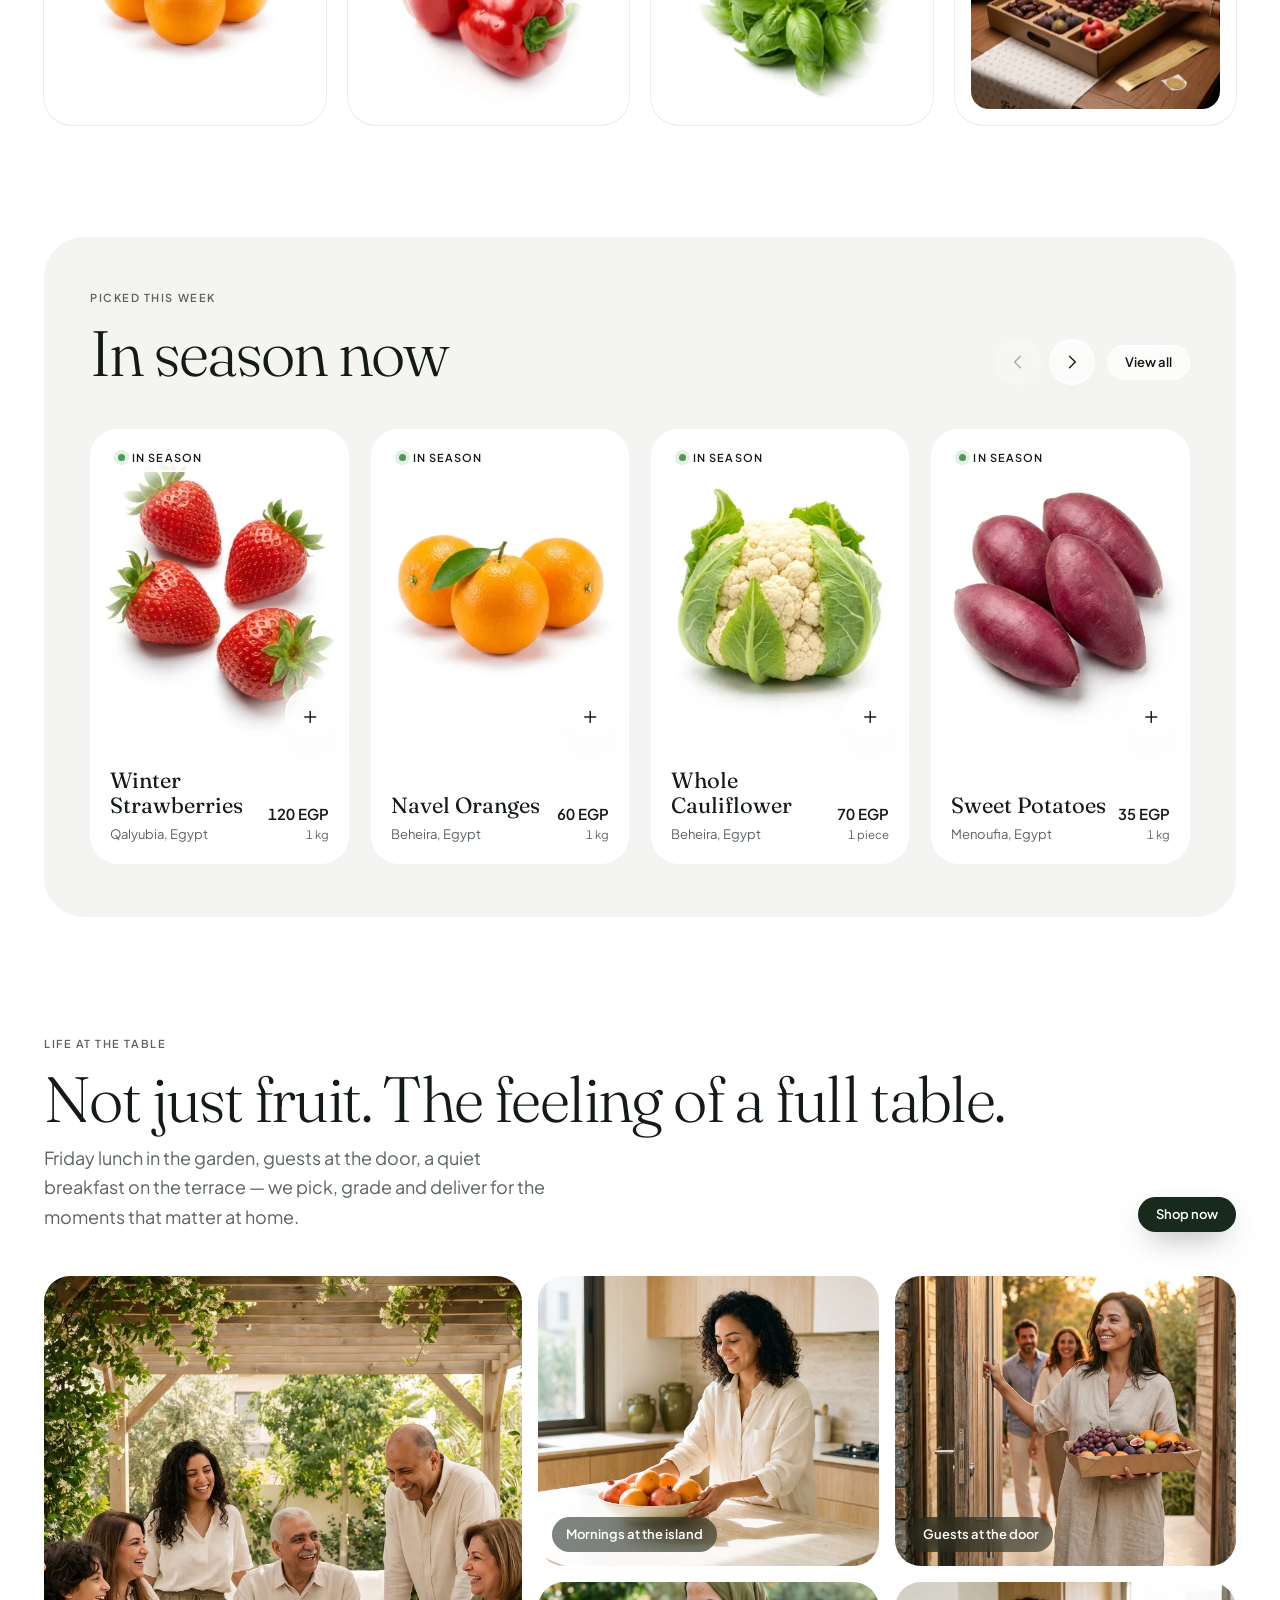
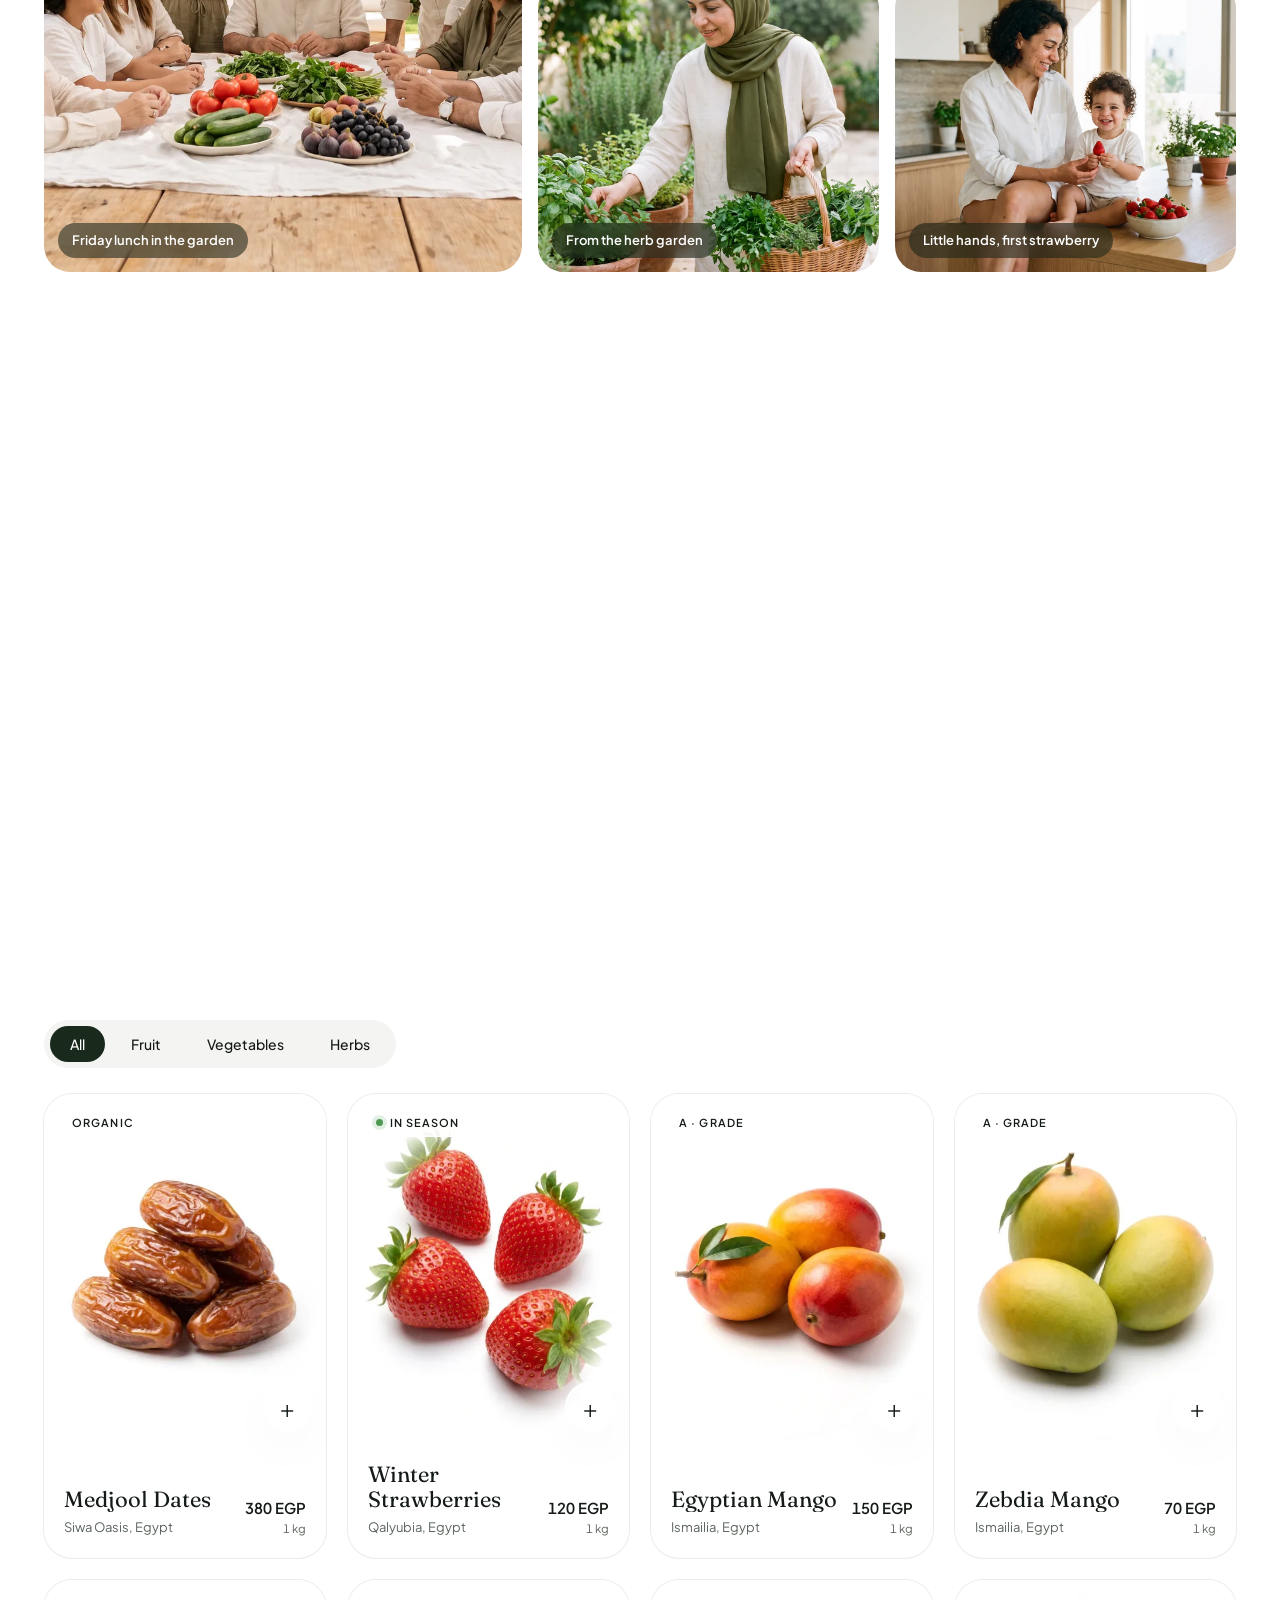
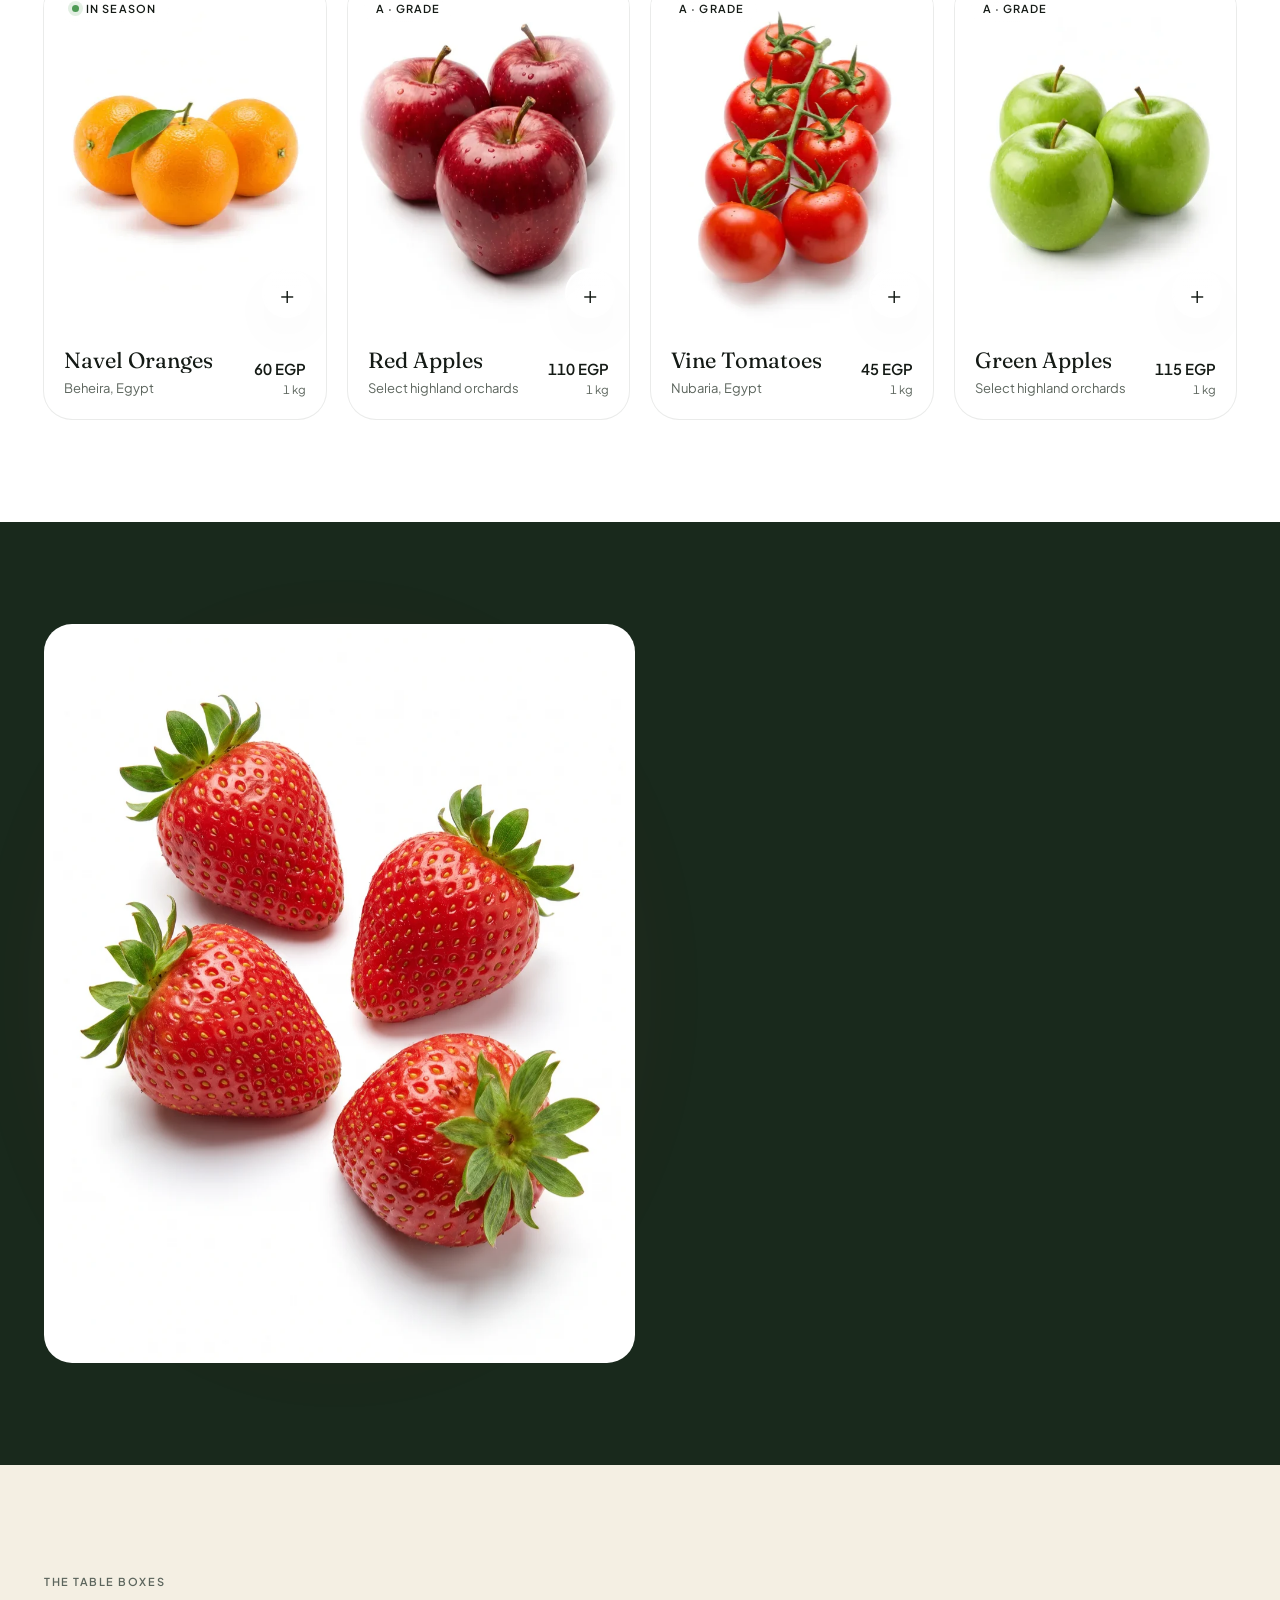
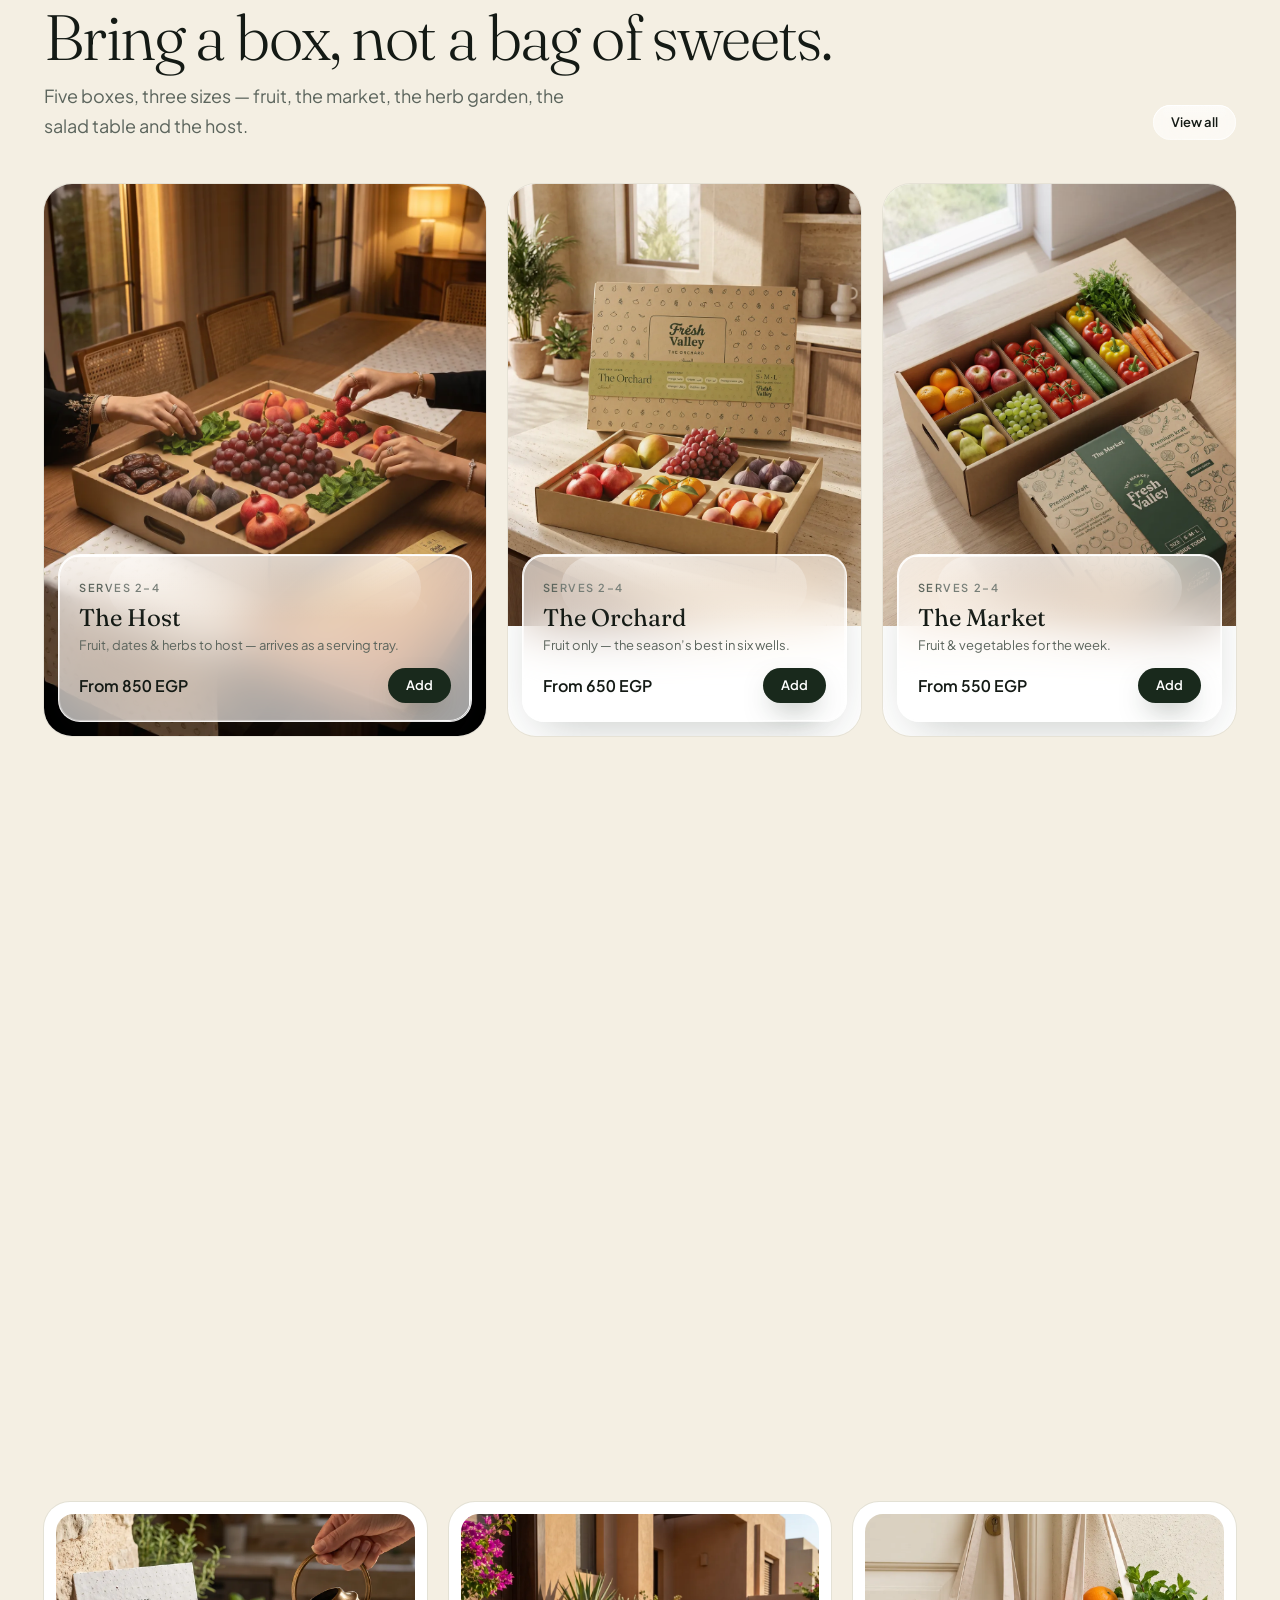
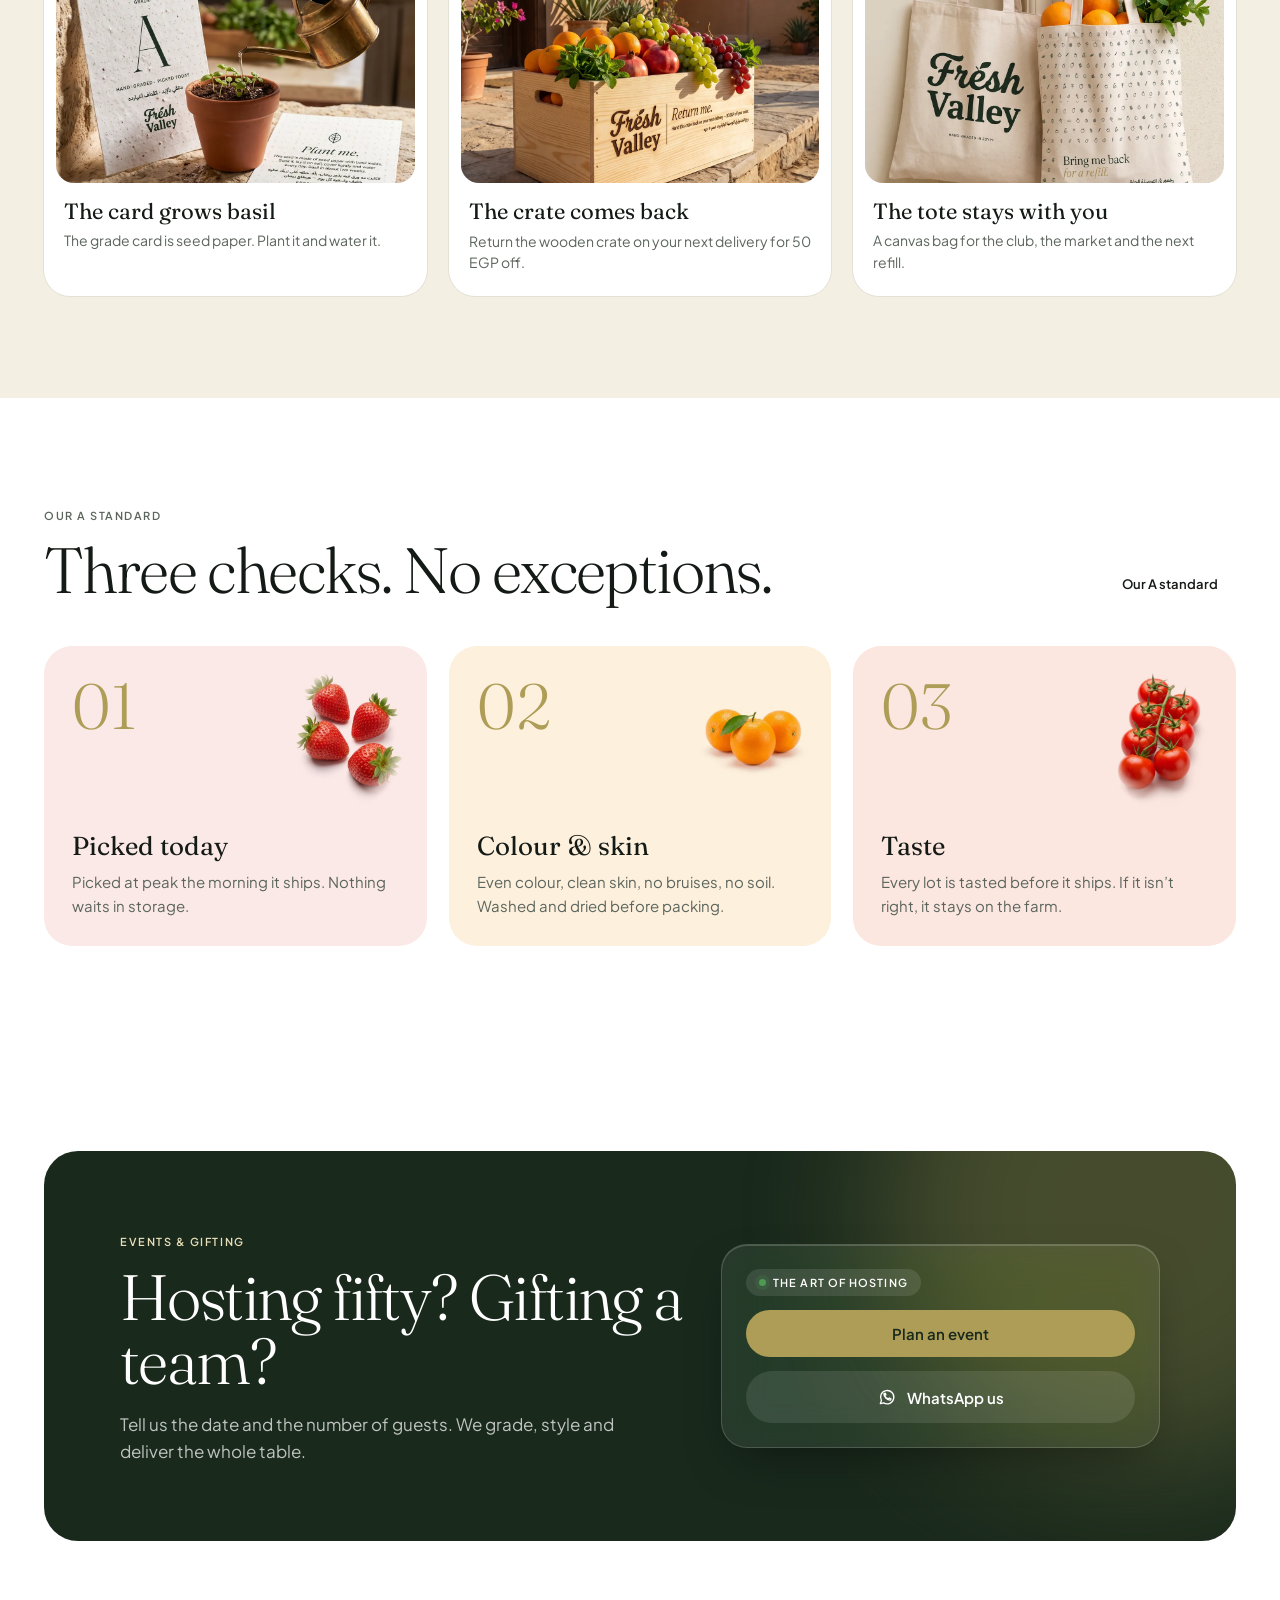
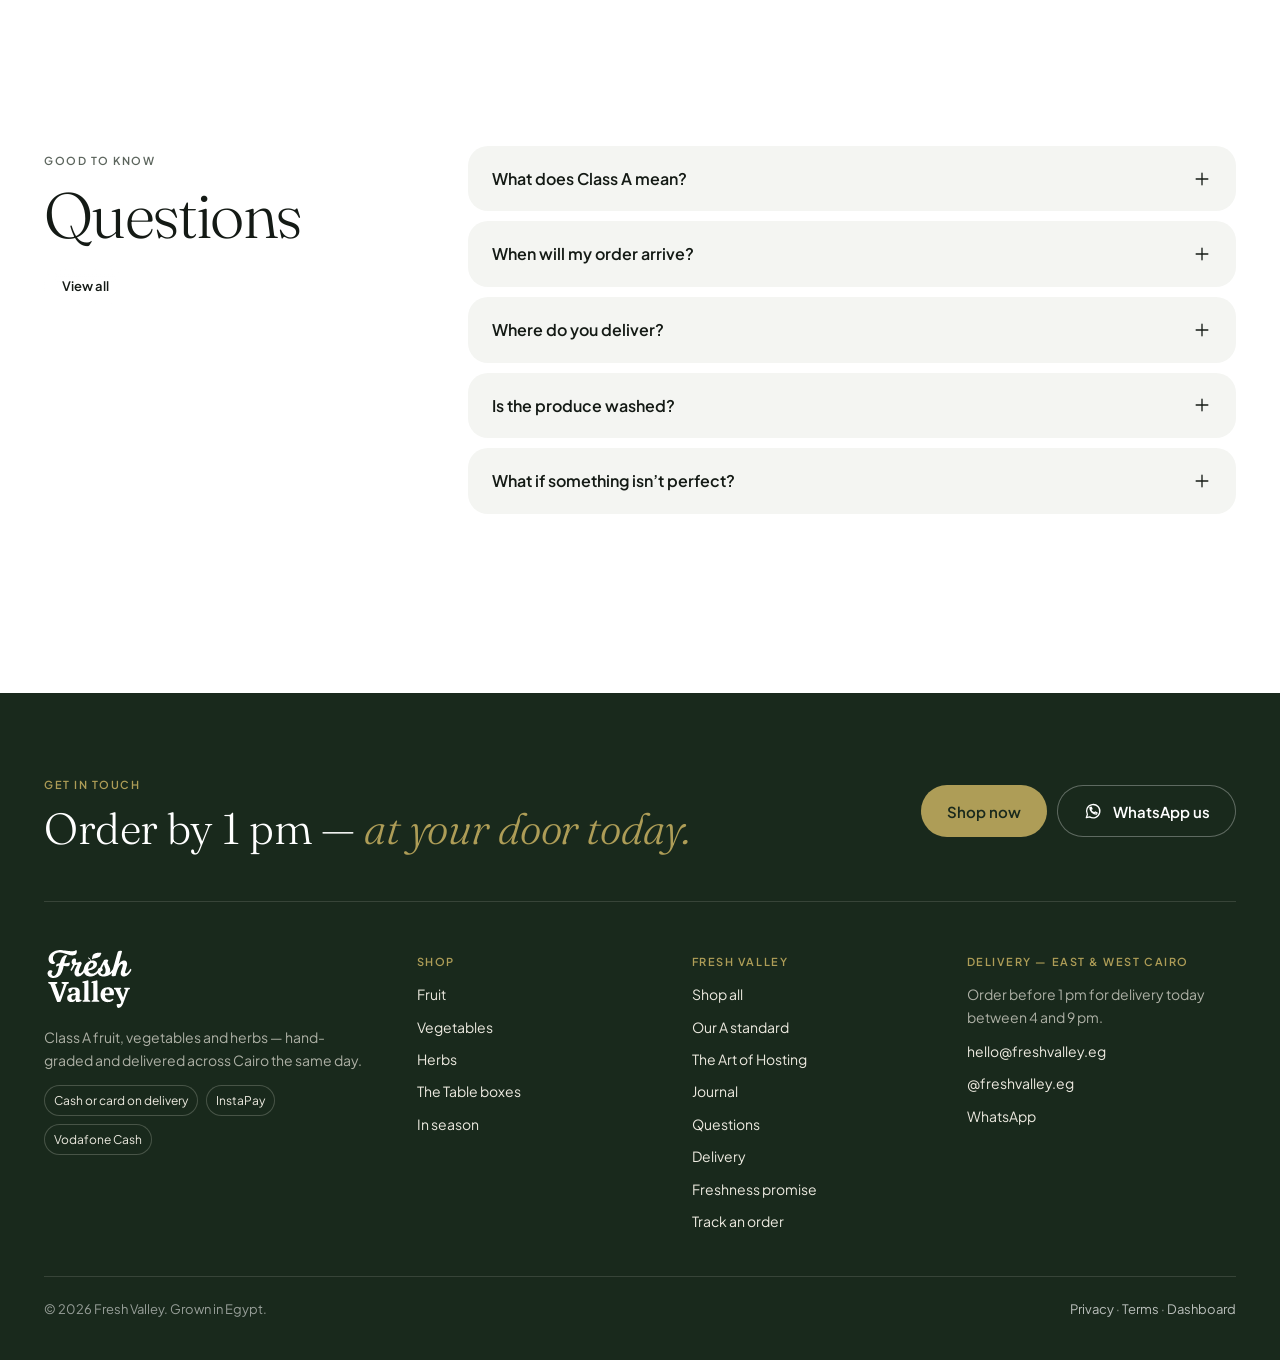
==== commit 3da6b2d1: "Soft white edge fade on product photos so shadows never stop at a hard line Co-Authored-By: Claude O" ====
--- a/index.html
+++ b/index.html
@@ -18,7 +18,7 @@
 <link rel="preconnect" href="https://fonts.gstatic.com" crossorigin>
 <link rel="stylesheet" href="https://fonts.googleapis.com/css2?family=Fraunces:ital,opsz,wght@0,9..144,300;0,9..144,400;1,9..144,300;1,9..144,400&family=Plus+Jakarta+Sans:wght@400;500;600;700&family=IBM+Plex+Sans+Arabic:wght@300;400;500;600&display=swap">
 <link rel="preload" as="image" href="images/products/orange.webp" fetchpriority="high">
-<link rel="stylesheet" href="assets/css/store.css?v=8">
+<link rel="stylesheet" href="assets/css/store.css?v=10">
 <script>
   (function () { try { var l = JSON.parse(localStorage.getItem('fvg_lang')); if (l === 'ar') { document.documentElement.lang = 'ar'; document.documentElement.dir = 'rtl'; } } catch (e) {} })();
 </script>
--- a/assets/css/store.css
+++ b/assets/css/store.css
@@ -714,3 +714,6 @@
 .ph .halo { display: none !important; }
 .ph__img:not([src*="images/boxes/"]) { -webkit-mask: radial-gradient(closest-side, #000 72%, transparent) !important; mask: radial-gradient(closest-side, #000 72%, transparent) !important; mix-blend-mode: multiply; }
 .jc__img img[src*="images/life/"] { width: 100%; height: 100%; object-fit: cover; }
+/* v9: category doors — soft elliptical fade on every edge, so contact shadows melt instead of stopping at the photo edge */
+.door:not(.door--dark) > img:not([src*="images/boxes/"]) { -webkit-mask: radial-gradient(ellipse 50% 50% at 50% 50%, #000 55%, transparent 100%) !important; mask: radial-gradient(ellipse 50% 50% at 50% 50%, #000 55%, transparent 100%) !important; }
+.door:not(.door--dark) > img:not([src*="images/boxes/"]) { width: auto !important; aspect-ratio: 4 / 5; height: 76%; left: 50% !important; right: auto !important; transform: translateX(-50%); object-fit: cover; -webkit-mask: radial-gradient(ellipse 50% 50% at 50% 50%, #000 62%, transparent 98%) !important; mask: radial-gradient(ellipse 50% 50% at 50% 50%, #000 62%, transparent 98%) !important; }
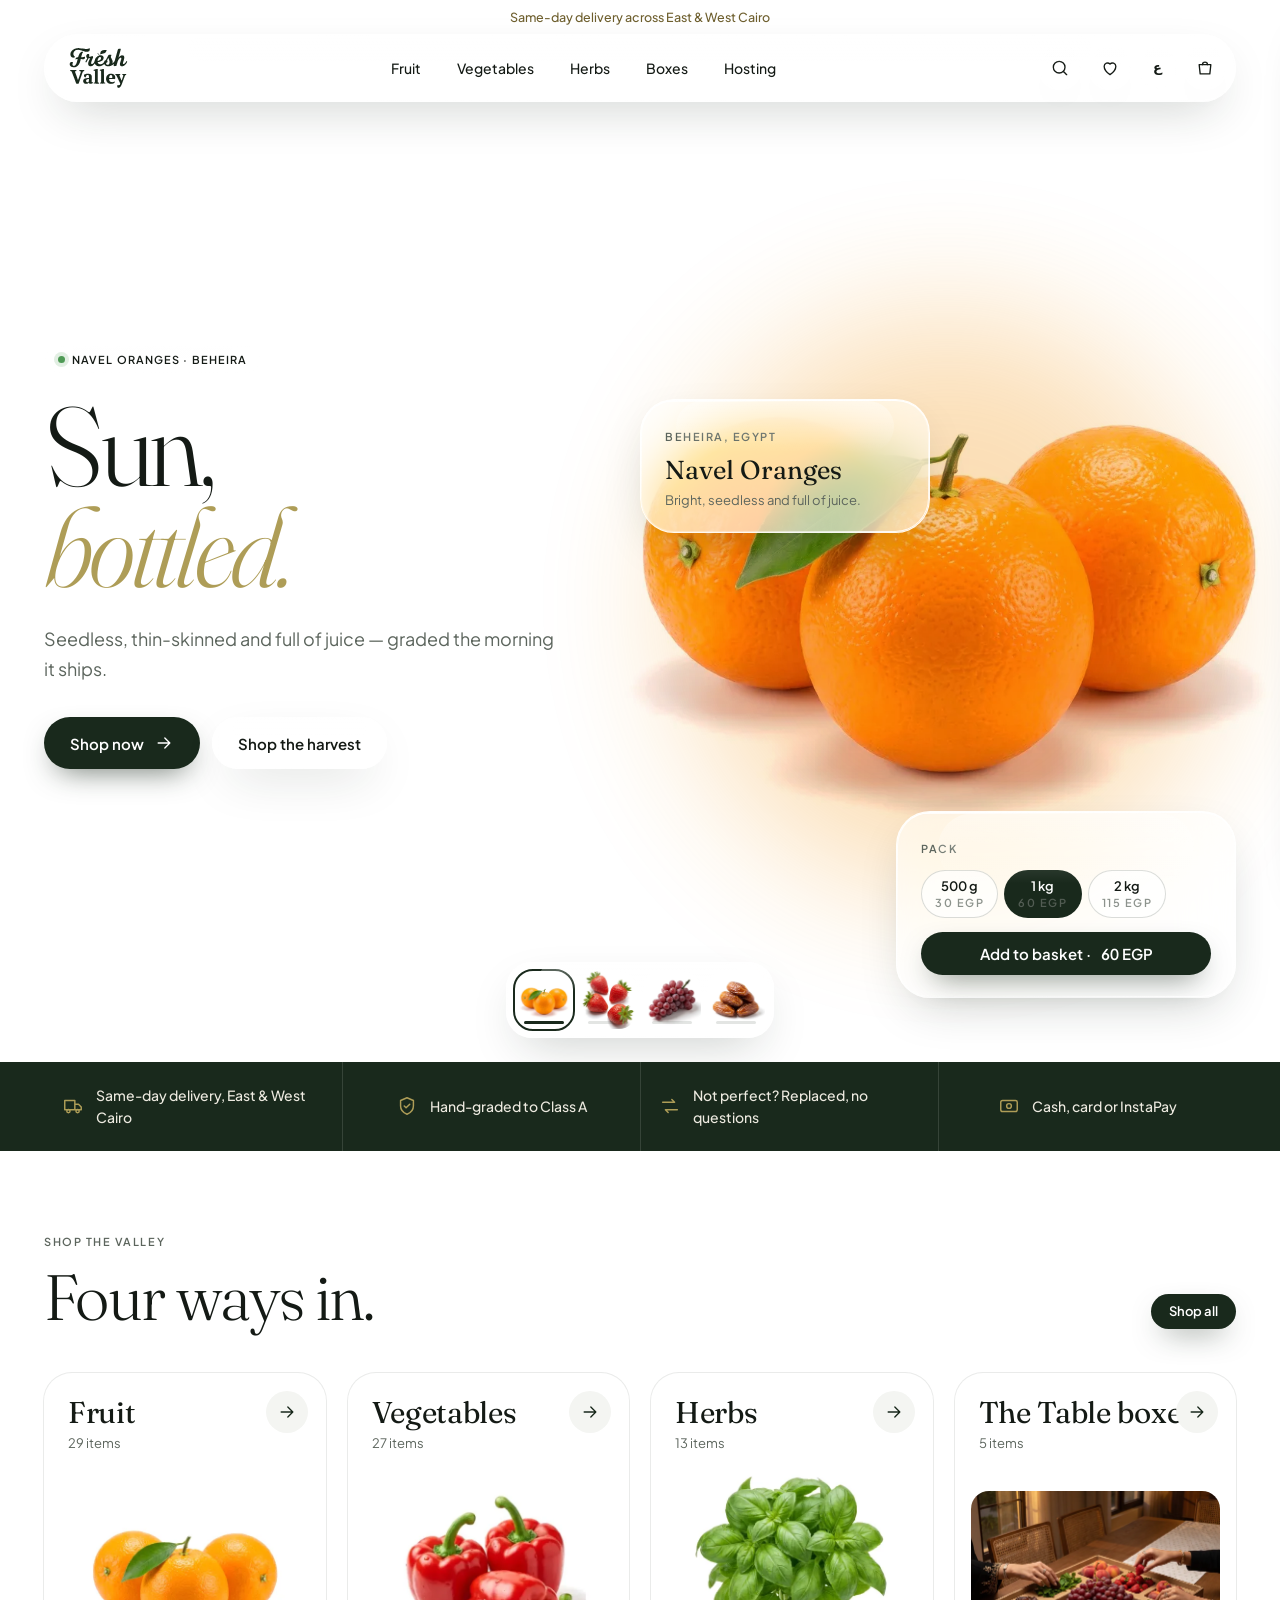
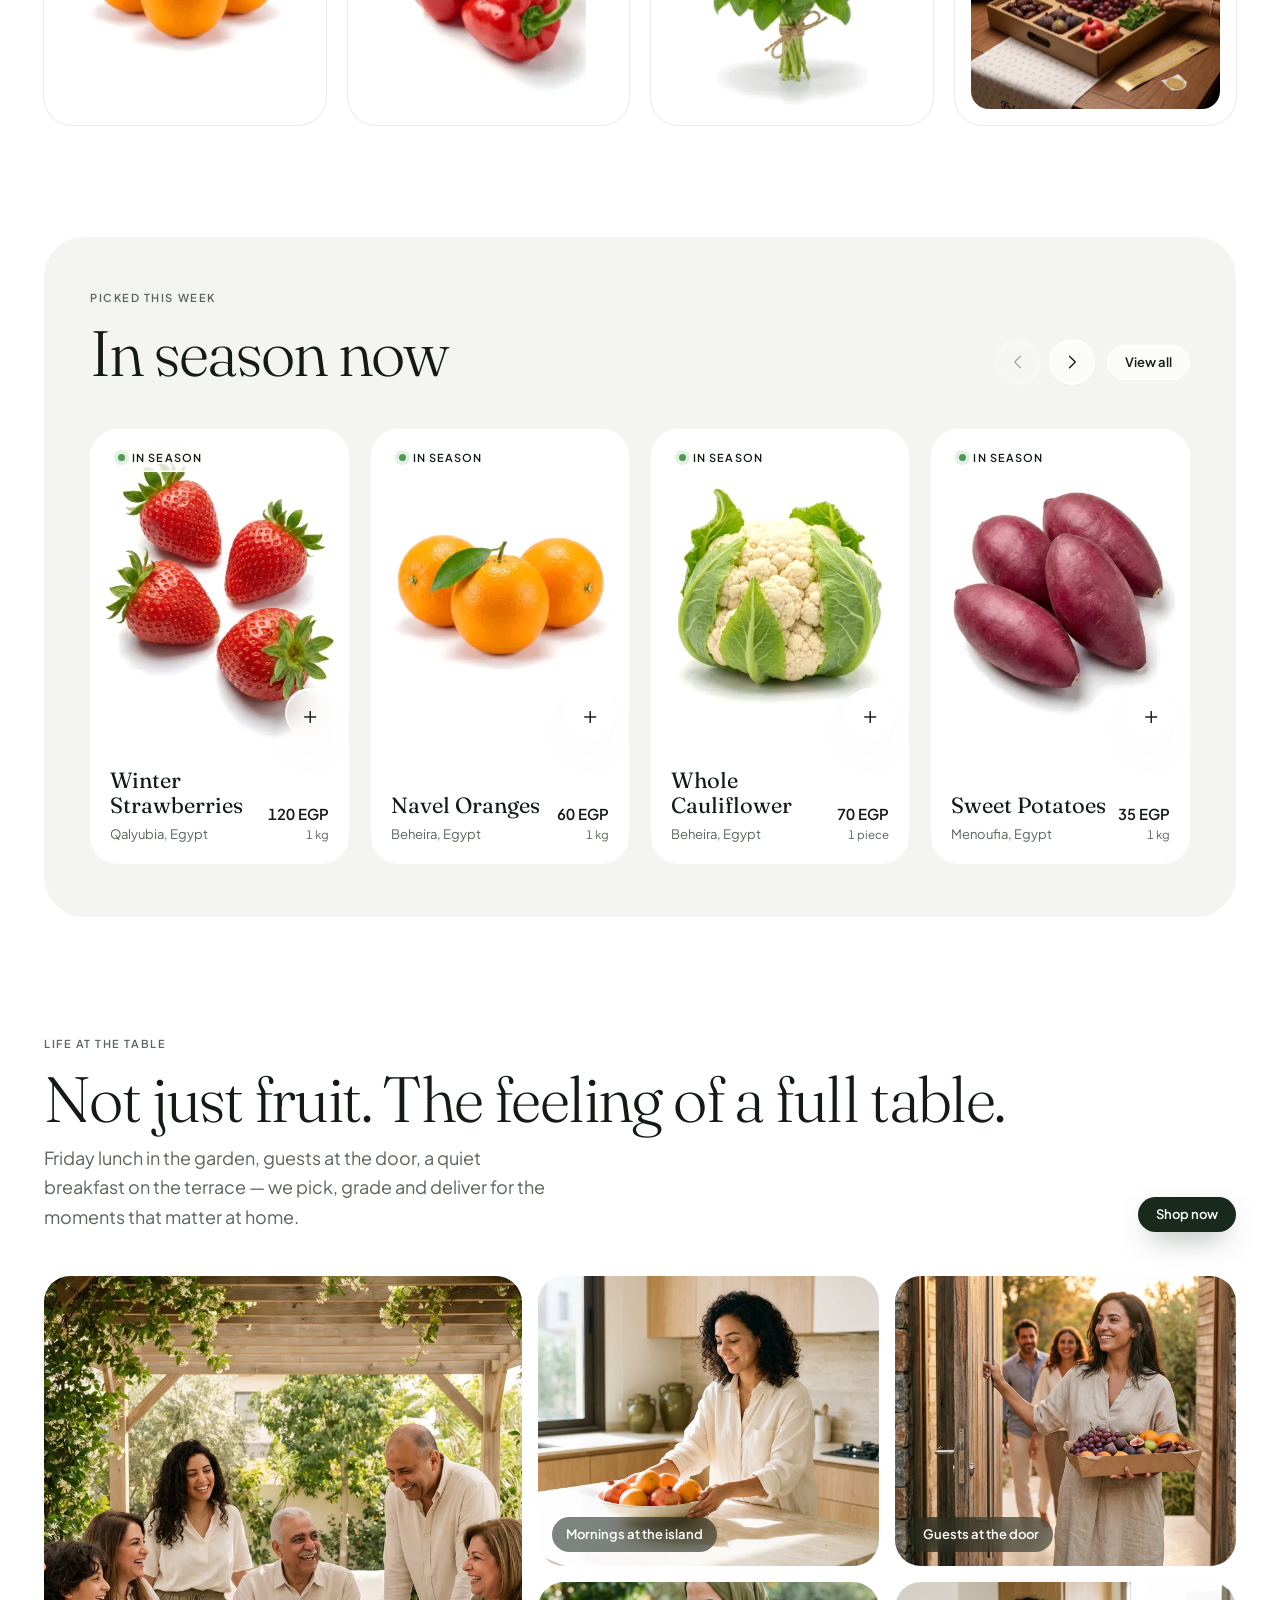
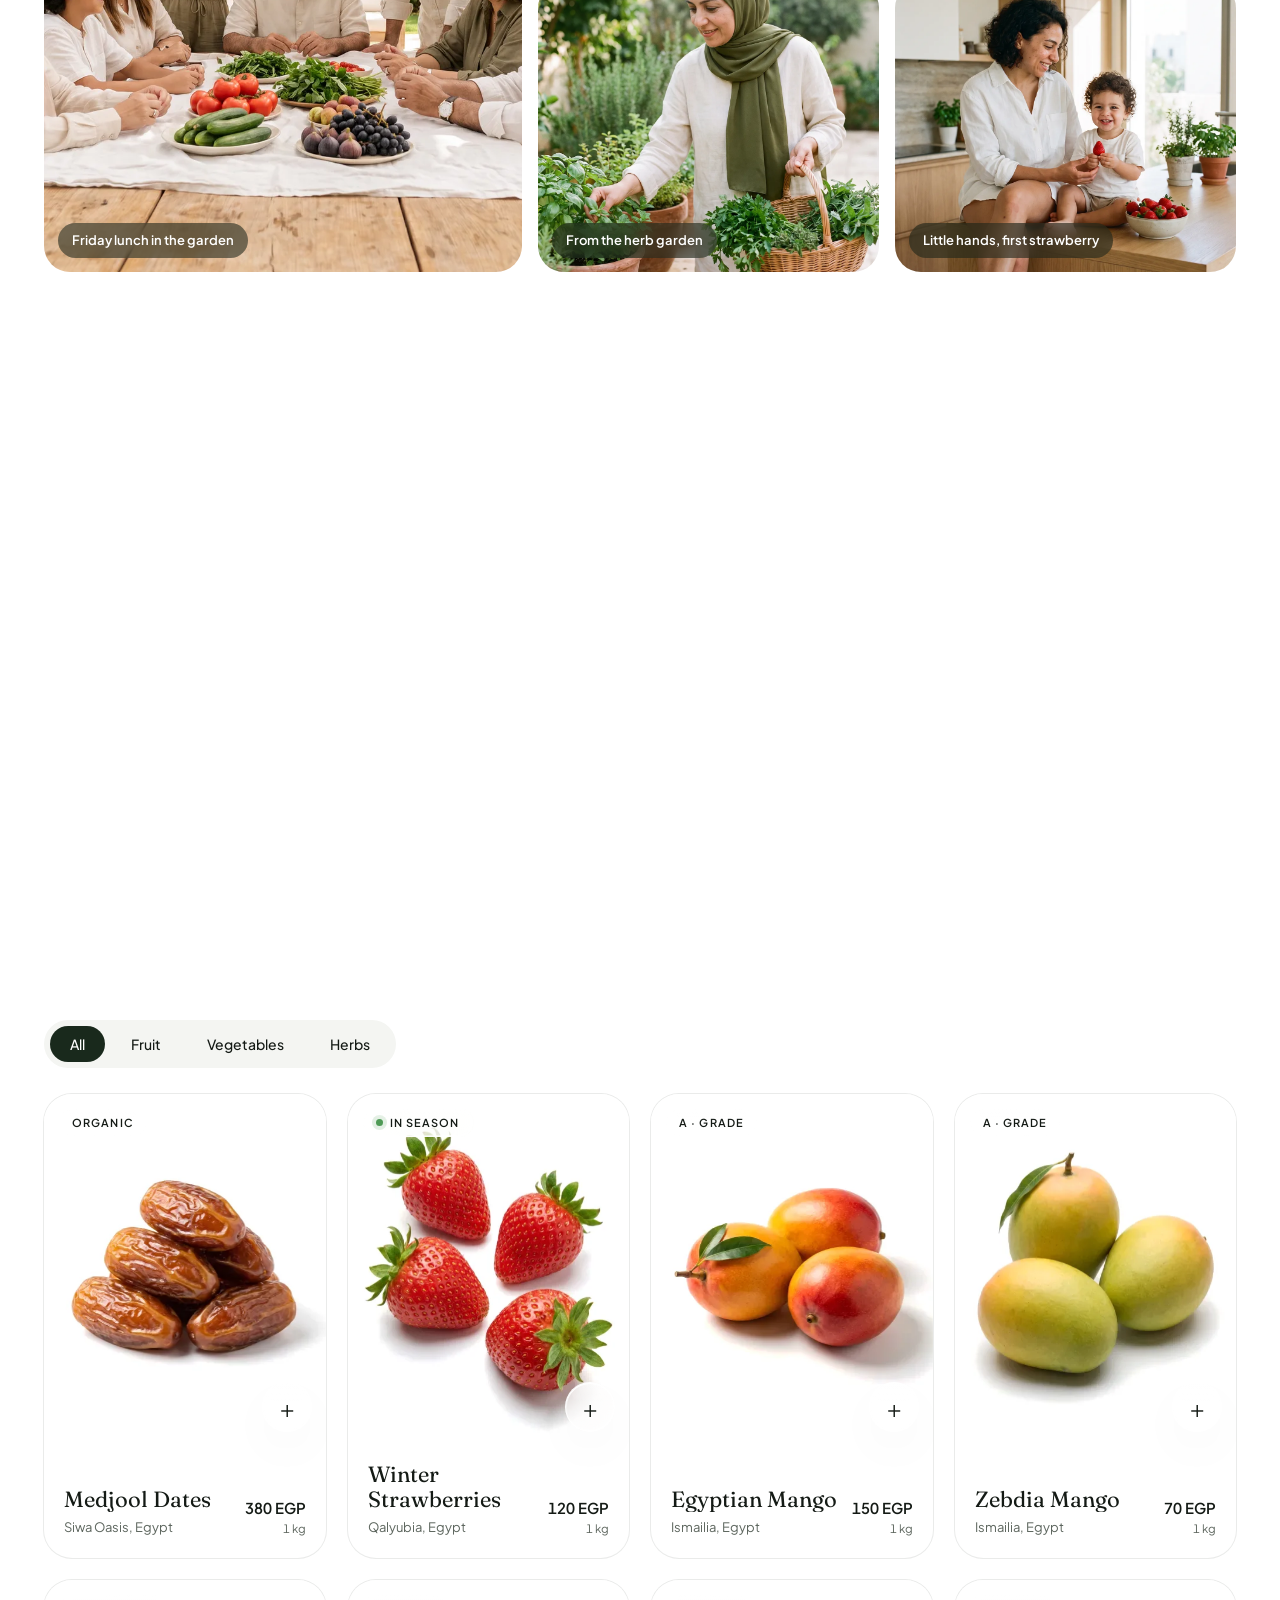
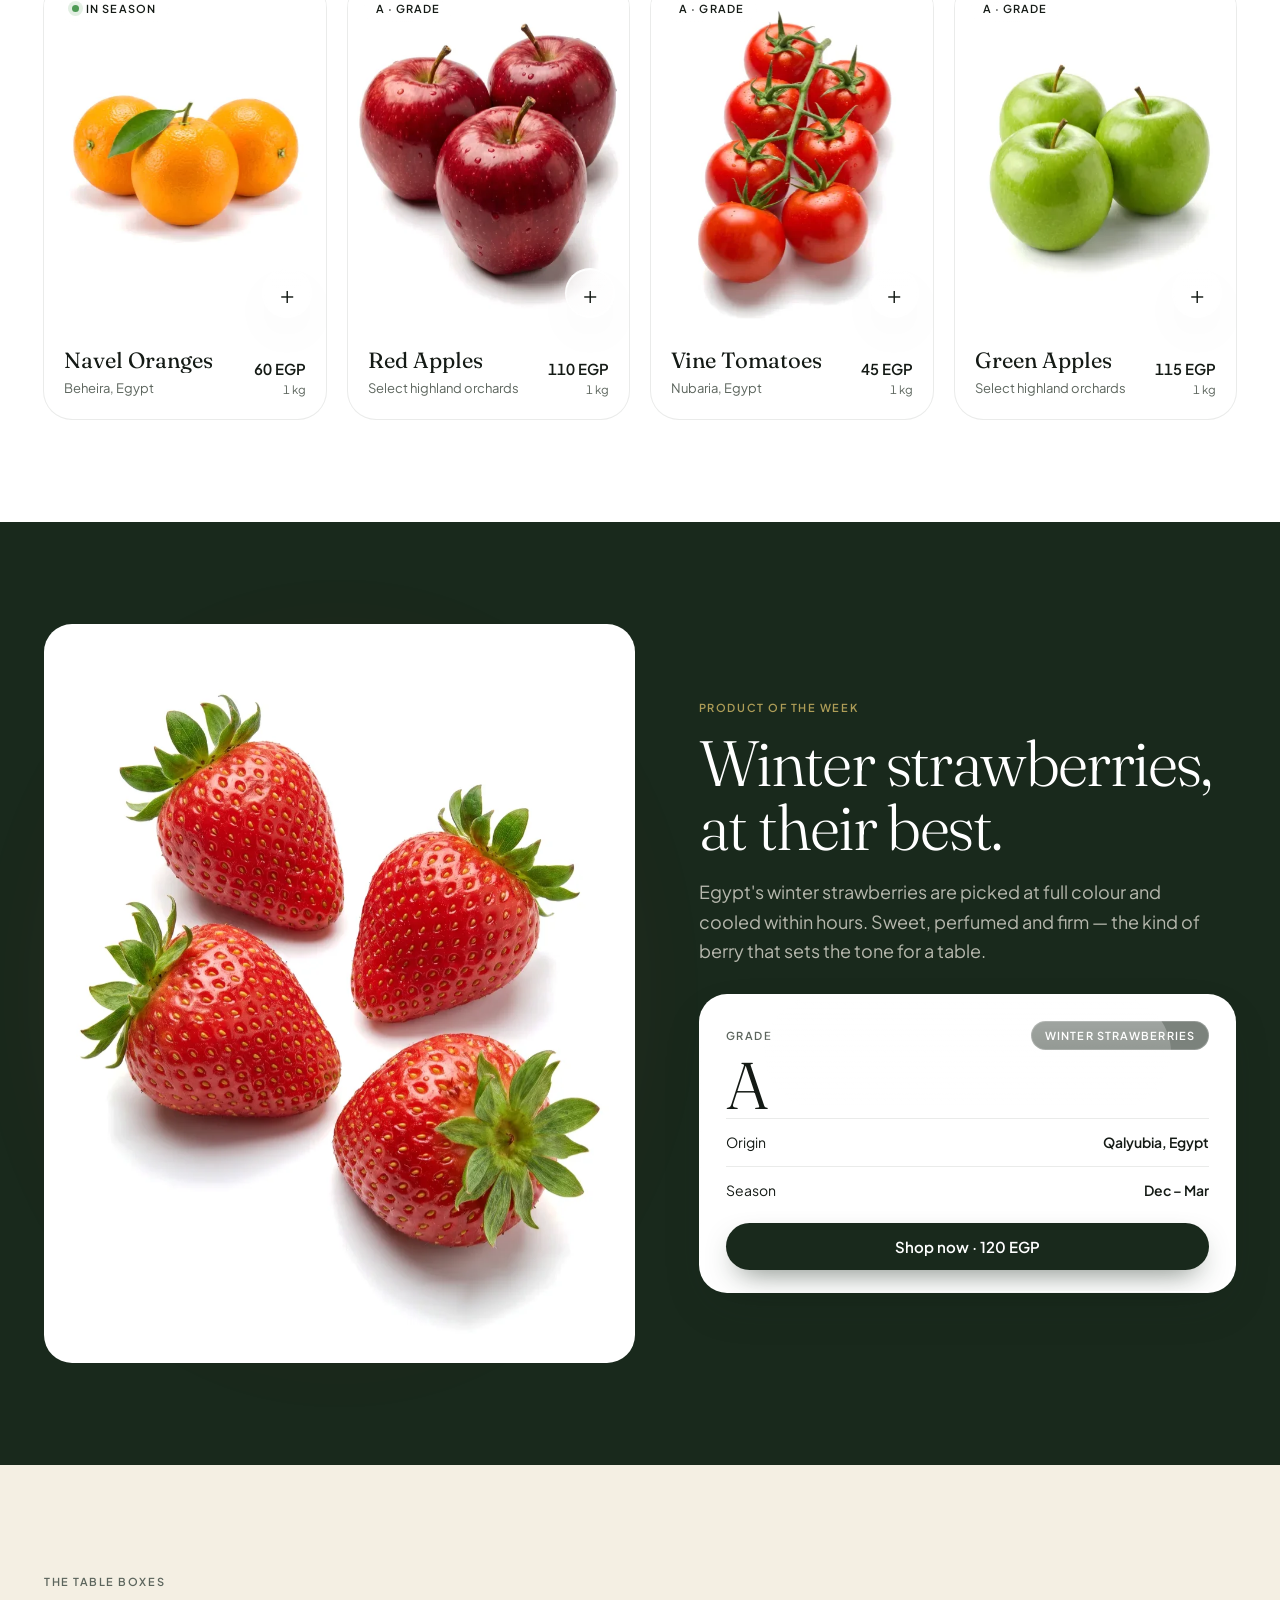
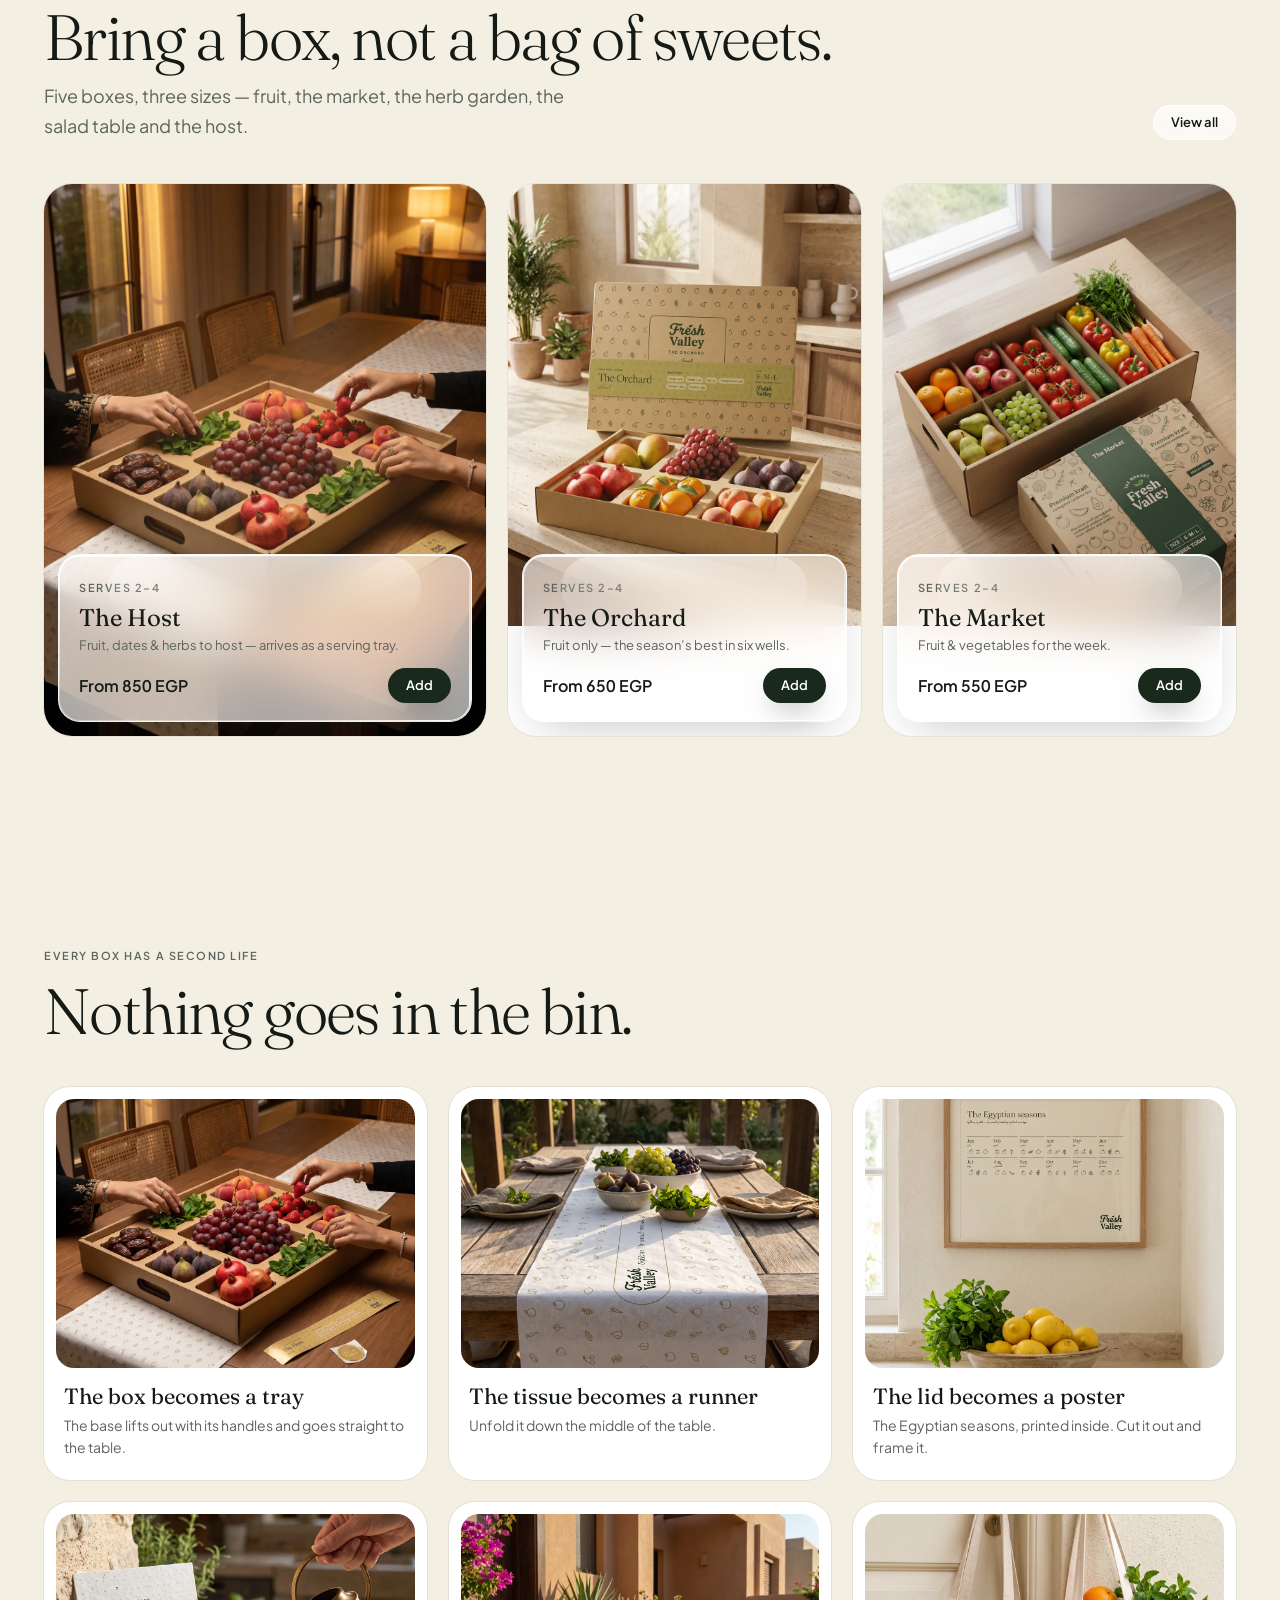
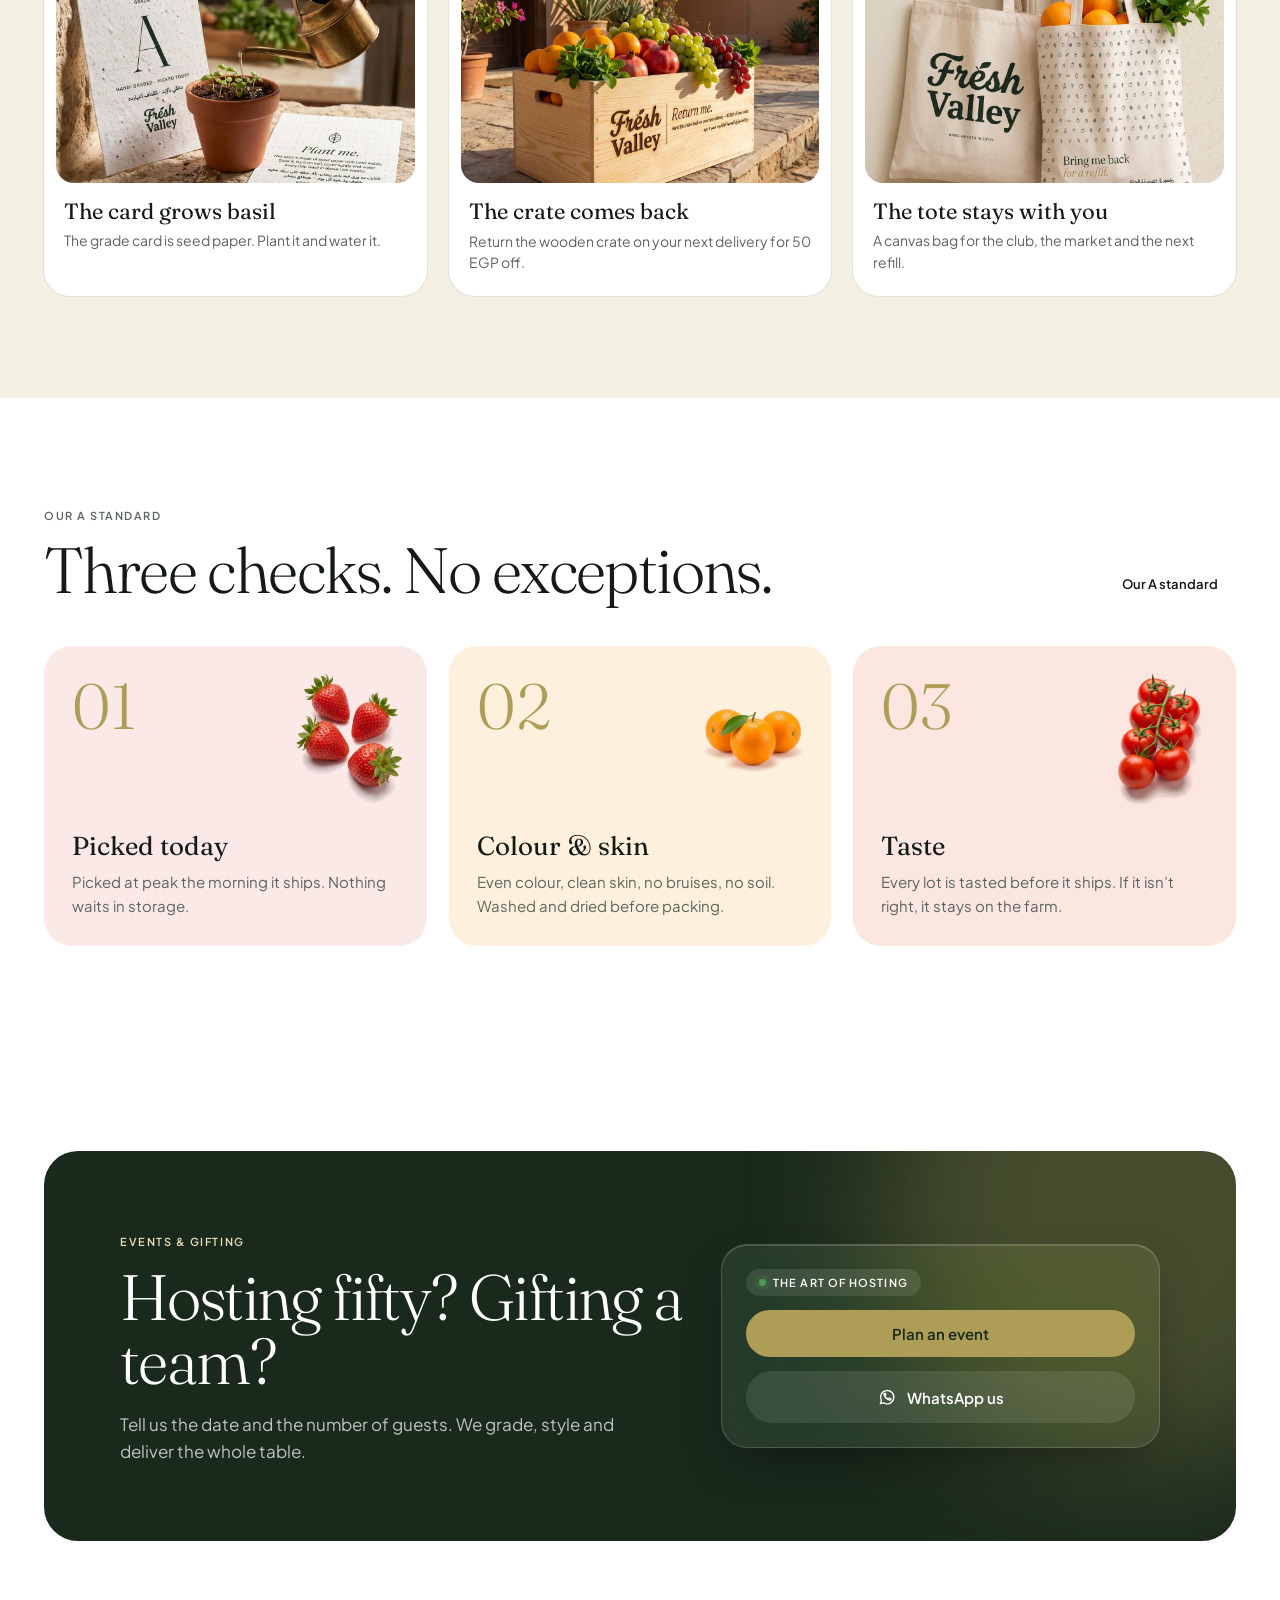
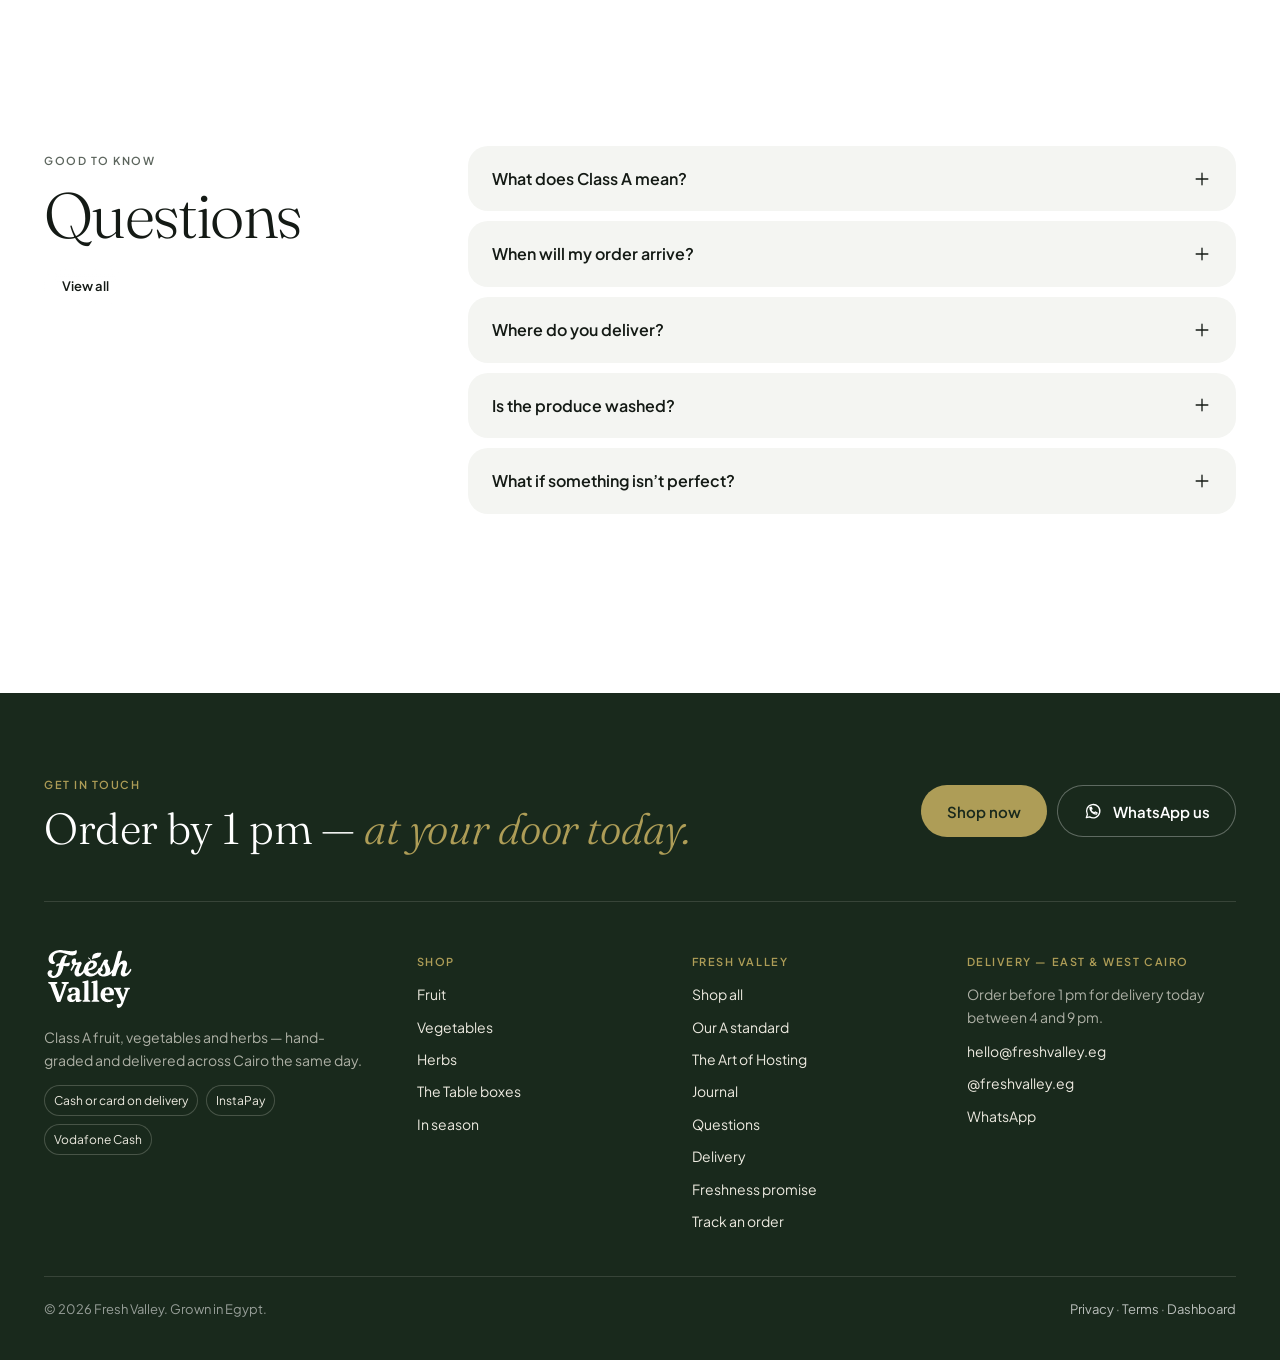
==== commit 6a48d866: "No feathering anywhere: photo backgrounds flat-fielded to pure white, edge-cut shots replaced, masks" ====
--- a/index.html
+++ b/index.html
@@ -18,7 +18,7 @@
 <link rel="preconnect" href="https://fonts.gstatic.com" crossorigin>
 <link rel="stylesheet" href="https://fonts.googleapis.com/css2?family=Fraunces:ital,opsz,wght@0,9..144,300;0,9..144,400;1,9..144,300;1,9..144,400&family=Plus+Jakarta+Sans:wght@400;500;600;700&family=IBM+Plex+Sans+Arabic:wght@300;400;500;600&display=swap">
 <link rel="preload" as="image" href="images/products/orange.webp" fetchpriority="high">
-<link rel="stylesheet" href="assets/css/store.css?v=10">
+<link rel="stylesheet" href="assets/css/store.css?v=12">
 <script>
   (function () { try { var l = JSON.parse(localStorage.getItem('fvg_lang')); if (l === 'ar') { document.documentElement.lang = 'ar'; document.documentElement.dir = 'rtl'; } } catch (e) {} })();
 </script>
@@ -27,7 +27,7 @@
 <body>
 <div id="app"><div style="min-height:100vh;display:grid;place-items:center;color:#5C655D;font:500 14px/1 'Plus Jakarta Sans',system-ui,sans-serif">Fresh Valley</div></div>
 <noscript><p style="padding:2rem;font-family:sans-serif">Fresh Valley needs JavaScript to show the shop. You can also order on WhatsApp.</p></noscript>
-<script src="assets/js/defaults.js?v=10"></script>
+<script src="assets/js/defaults.js?v=11"></script>
 <script src="assets/js/core.js?v=4"></script>
 <script src="assets/js/track.js?v=1"></script>
 <script src="assets/js/store.js?v=8"></script>
--- a/assets/css/store.css
+++ b/assets/css/store.css
@@ -712,8 +712,11 @@
 @media (max-width: 900px) { .ph__img[src*="images/boxes/"] { display: none; } }
 /* v8: page headers — no glow behind the product, so the photo's white ground melts into the page */
 .ph .halo { display: none !important; }
-.ph__img:not([src*="images/boxes/"]) { -webkit-mask: radial-gradient(closest-side, #000 72%, transparent) !important; mask: radial-gradient(closest-side, #000 72%, transparent) !important; mix-blend-mode: multiply; }
 .jc__img img[src*="images/life/"] { width: 100%; height: 100%; object-fit: cover; }
 /* v9: category doors — soft elliptical fade on every edge, so contact shadows melt instead of stopping at the photo edge */
-.door:not(.door--dark) > img:not([src*="images/boxes/"]) { -webkit-mask: radial-gradient(ellipse 50% 50% at 50% 50%, #000 55%, transparent 100%) !important; mask: radial-gradient(ellipse 50% 50% at 50% 50%, #000 55%, transparent 100%) !important; }
-.door:not(.door--dark) > img:not([src*="images/boxes/"]) { width: auto !important; aspect-ratio: 4 / 5; height: 76%; left: 50% !important; right: auto !important; transform: translateX(-50%); object-fit: cover; -webkit-mask: radial-gradient(ellipse 50% 50% at 50% 50%, #000 62%, transparent 98%) !important; mask: radial-gradient(ellipse 50% 50% at 50% 50%, #000 62%, transparent 98%) !important; }
+/* v11: no feathered images anywhere. White grounds blend with multiply; door photos fill the card so their edge is the card's edge */
+.hero__img img, .ph__img, .door > img { -webkit-mask: none !important; mask: none !important; }
+.hero__img img, .ph__img:not([src*="images/boxes/"]) { mix-blend-mode: multiply; }
+.door:not(.door--dark) > img:not([src*="images/boxes/"]) { position: absolute; inset: 0 !important; left: 0 !important; right: 0 !important; width: 100% !important; height: 100% !important; transform: none !important; aspect-ratio: auto; object-fit: cover; object-position: center 62%; mix-blend-mode: multiply; z-index: 0; }
+.door__t, .door .arr { z-index: 2; }
+.door:not(.door--dark) > img:not([src*="images/boxes/"]) { object-fit: contain !important; object-position: center 70% !important; top: 18% !important; height: 82% !important; inset: auto 0 0 0 !important; }
